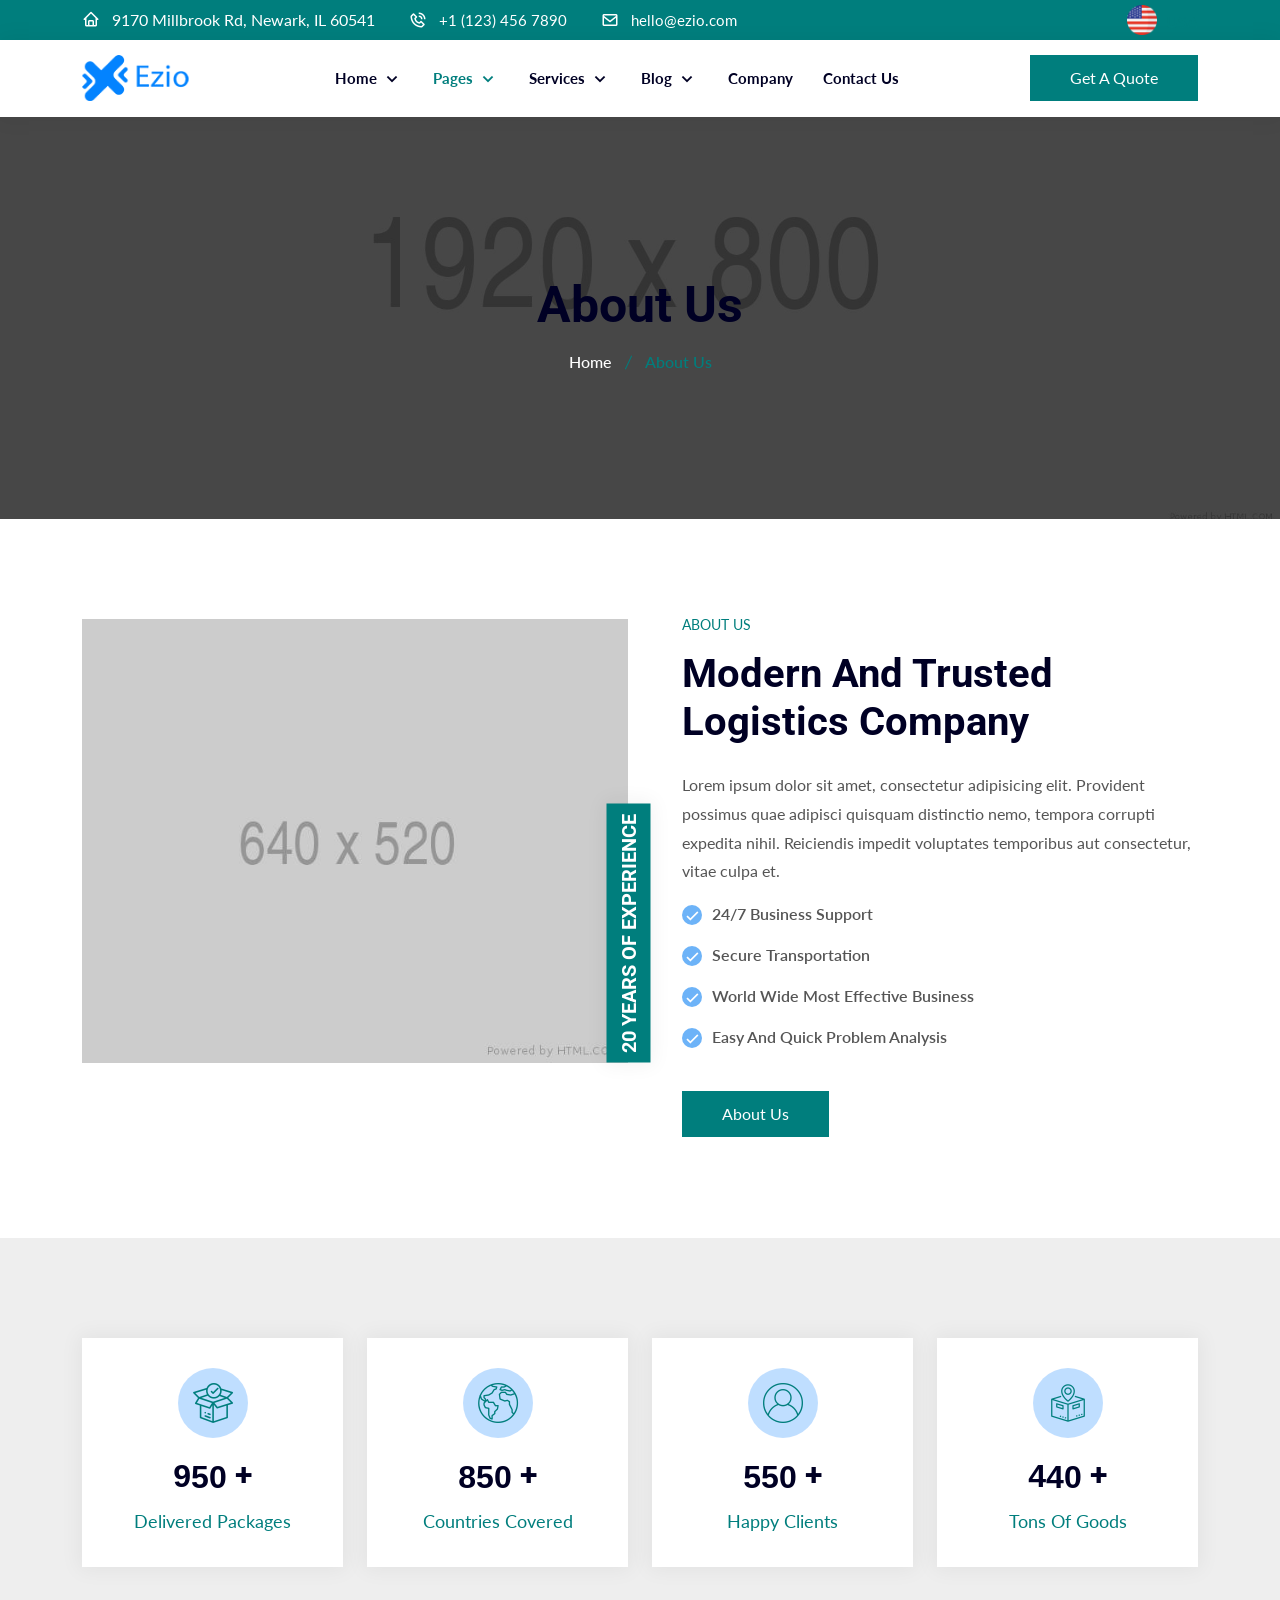
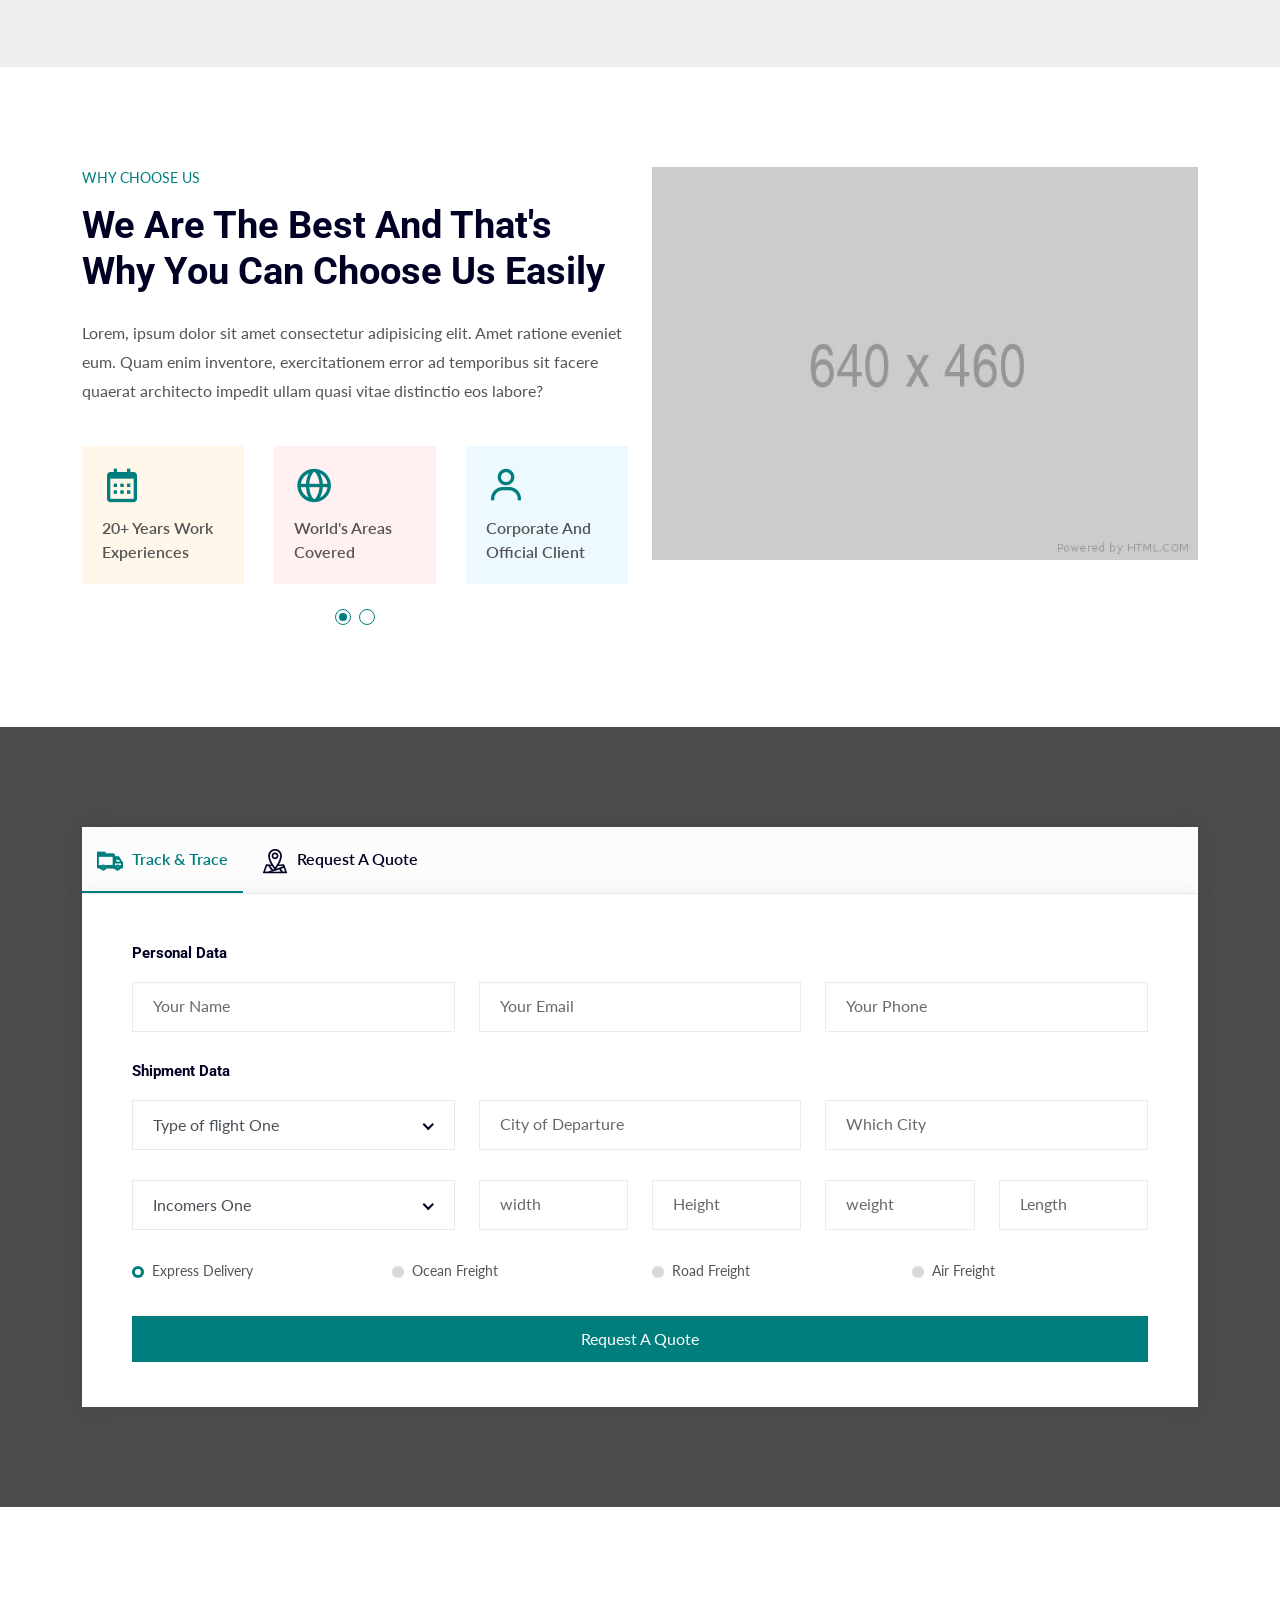
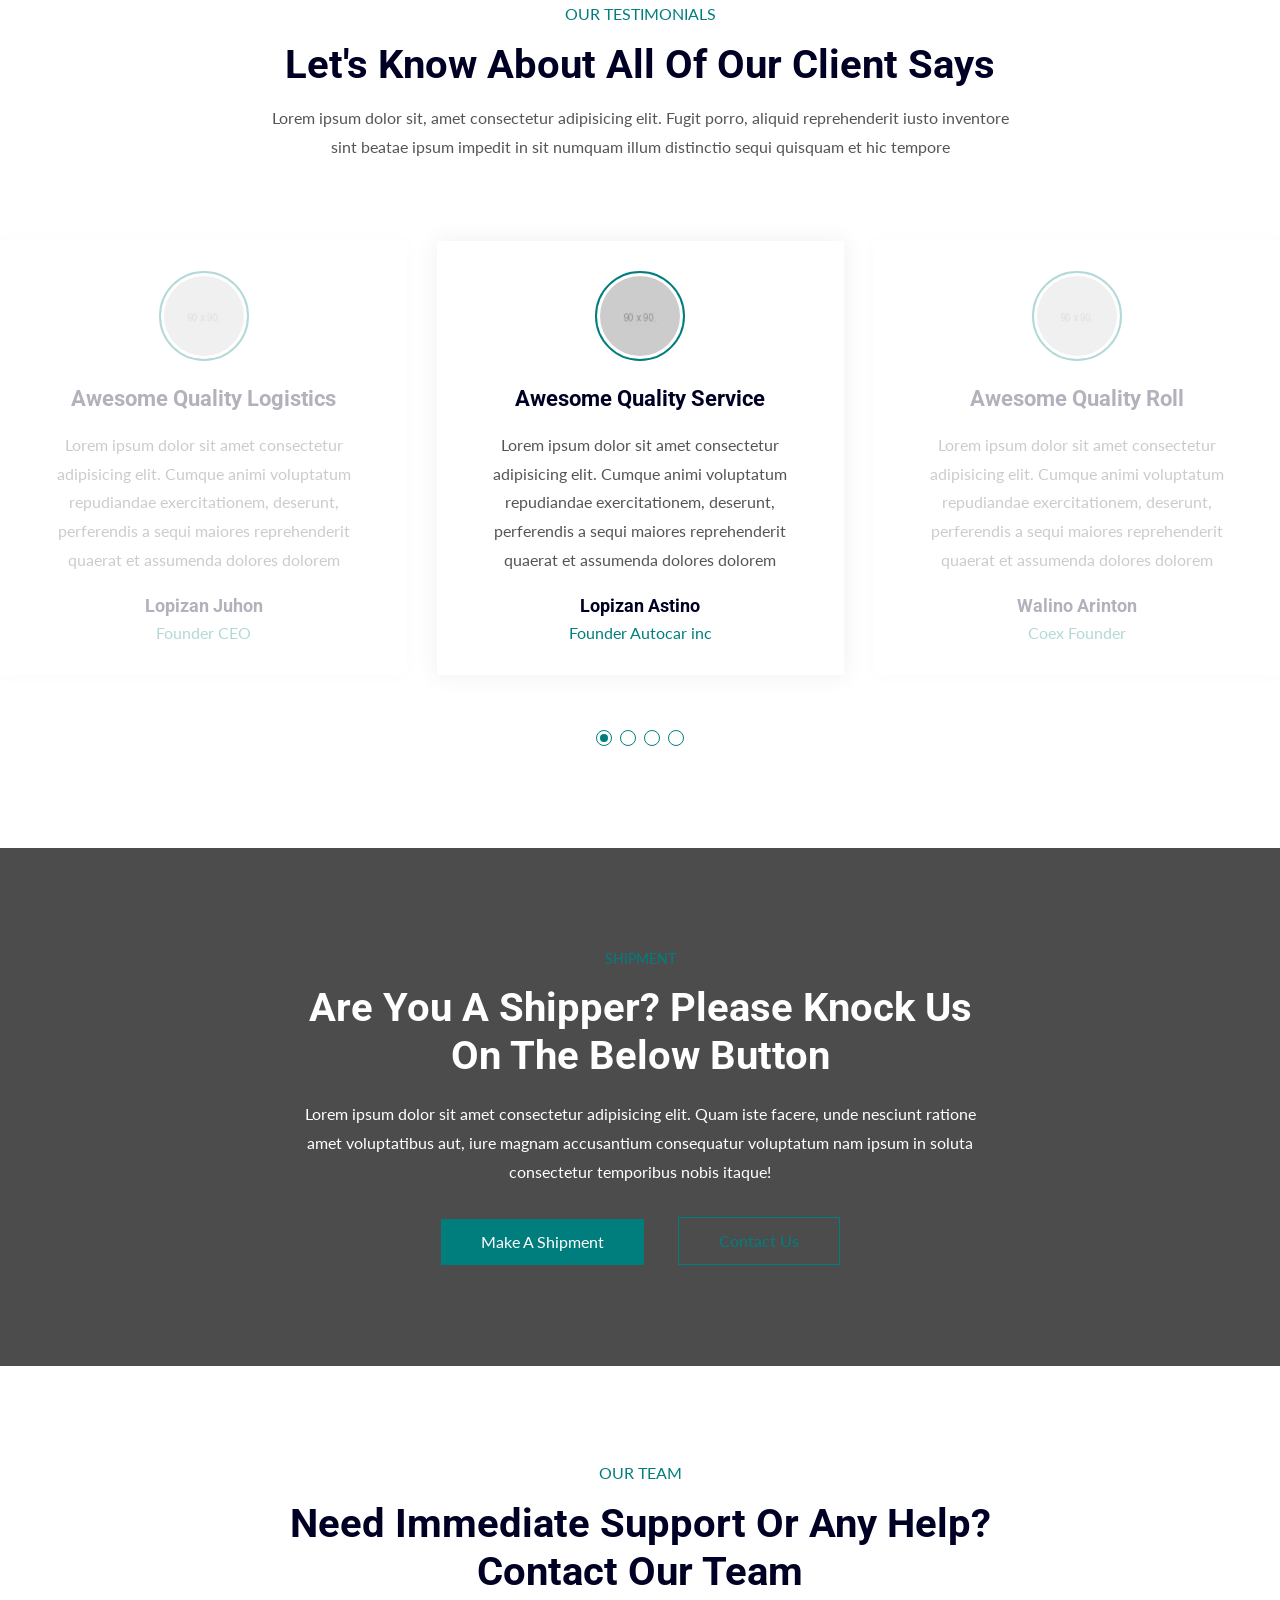
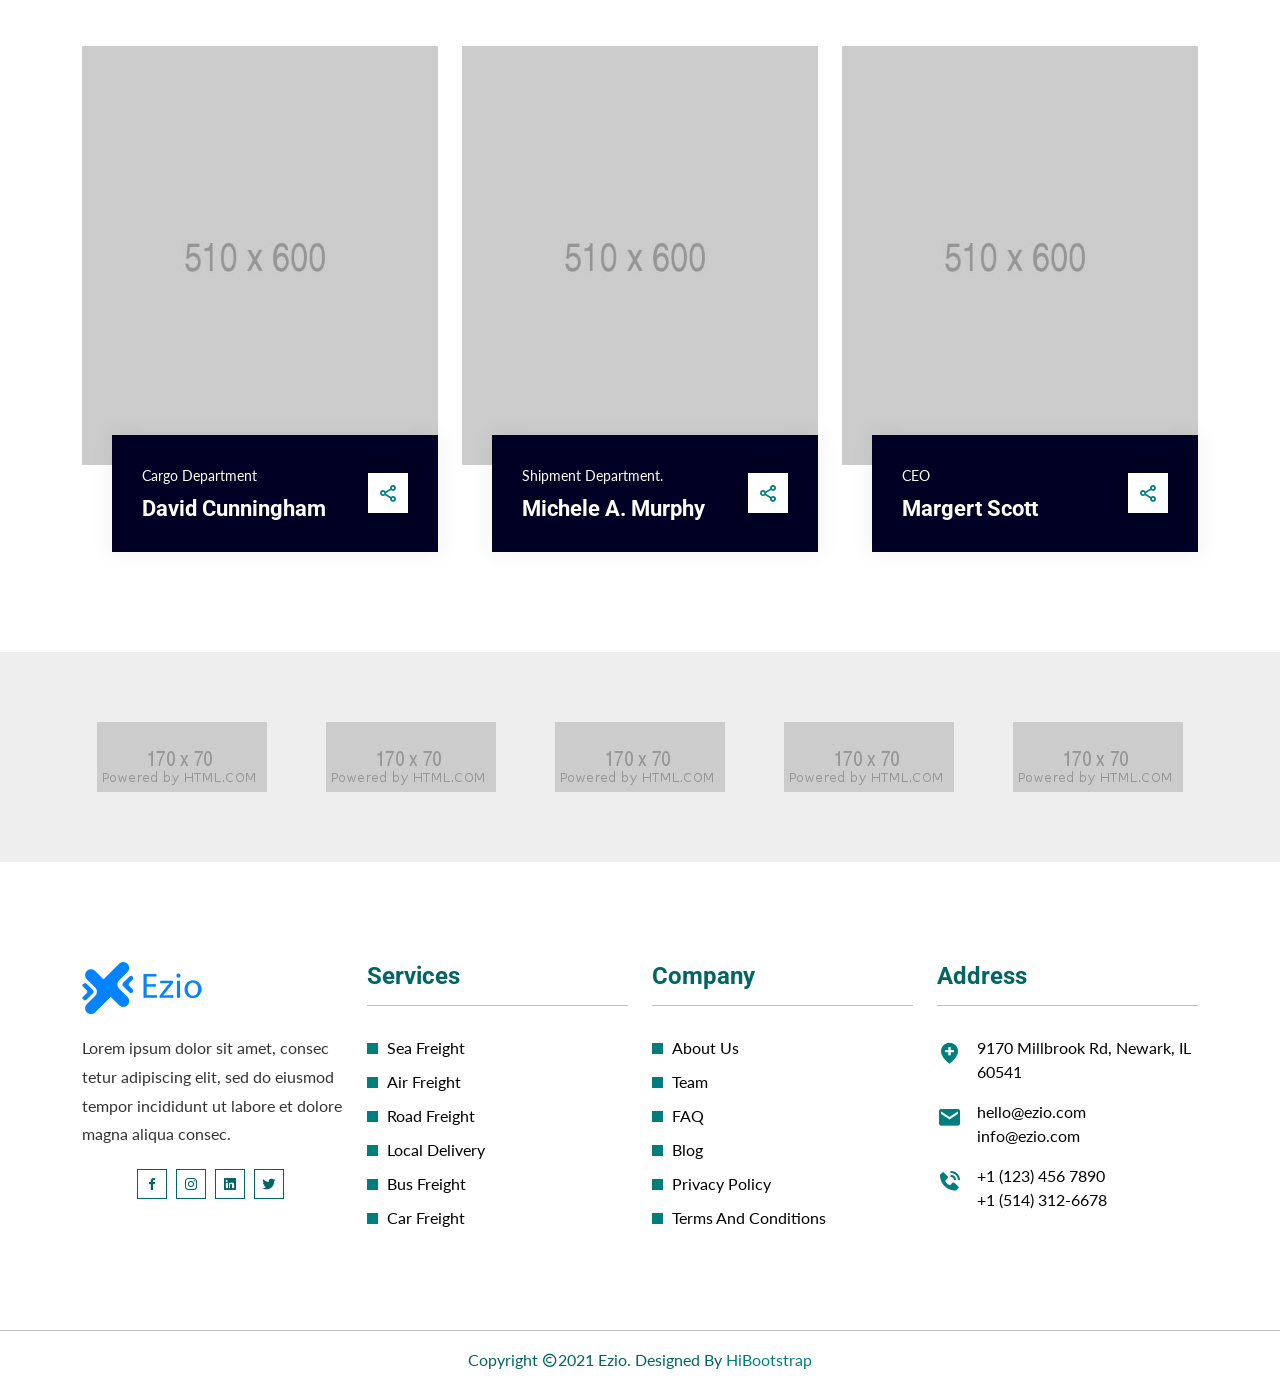
==== about-us.html @ 5f42a3cb "full website is ready with dummy content, necessary sections need to be edited" ====
<!doctype html>
<html lang="zxx">
    <head>
		<!-- Required meta tags -->
		<meta charset="utf-8">
		<meta name="viewport" content="width=device-width, initial-scale=1, shrink-to-fit=no">

		<!-- Bootstrap Min CSS --> 
		<link rel="stylesheet" href="assets/css/bootstrap.min.css">
		<!-- Owl Theme Default Min CSS --> 
		<link rel="stylesheet" href="assets/css/owl.theme.default.min.css">
		<!-- Owl Carousel Min CSS --> 
		<link rel="stylesheet" href="assets/css/owl.carousel.min.css">
		<!-- Animate Min CSS --> 
		<link rel="stylesheet" href="assets/css/animate.min.css">
		<!-- Boxicons Min CSS --> 
		<link rel="stylesheet" href="assets/css/boxicons.min.css"> 
		<!-- Magnific Popup Min CSS --> 
		<link rel="stylesheet" href="assets/css/magnific-popup.min.css"> 
		<!-- Flaticon CSS --> 
		<link rel="stylesheet" href="assets/css/flaticon.css">
		<!-- Meanmenu Min CSS -->
		<link rel="stylesheet" href="assets/css/meanmenu.min.css">
		<!-- Nice Select Min CSS -->
		<link rel="stylesheet" href="assets/css/nice-select.min.css">
		<!-- Odometer Min CSS-->
		<link rel="stylesheet" href="assets/css/odometer.min.css">
		<!-- Style CSS -->
		<link rel="stylesheet" href="assets/css/style.css">
		<!-- Responsive CSS -->
		<link rel="stylesheet" href="assets/css/responsive.css">
		
		<!-- Favicon -->
		<link rel="icon" type="image/png" href="assets/img/favicon.png">
		<!-- Title -->
		<title>Ezio - Transport & Logistics Company HTML Template</title>
    </head>

    <body>
		<!-- Start Preloader Area -->
		<div class="preloader">
			<div class="lds-ripple">
				<div></div>
				<div></div>
			</div>
		</div>
		<!-- End Preloader Area -->
		
		<!-- Start Header Area -->
		<header class="header-area">
			<!-- Start Top Header -->
			<div class="top-header">
				<div class="container">
					<div class="row align-items-center">
						<div class="col-lg-8 col-md-10">
							<ul class="header-left-content">
								<li>
									<i class="bx bx-home"></i>
									9170 Millbrook Rd, Newark, IL 60541
								</li>
								<li>
									<i class="bx bx-phone-call"></i>
									<a href="tel:+1-(123)-456-7890">+1 (123) 456 7890</a>
								</li>
								<li>
									<i class="bx bx-envelope"></i>
									<a href="mailto:hello@ezio.com">hello@ezio.com</a>
								</li>
							</ul>
						</div>

						<div class="col-lg-4 col-md-2">
							<div class="header-right-content">
								<ul class="flag-area">
									<li class="flag-item-top">
										<a href="#" class="flag-bar">
											<img src="assets/img/flag/usa.png" alt="Image">
											<span>USA</span>
										</a>

										<ul class="flag-item-bottom">
											<li class="flag-item">
												<a href="#" class="flag-link">
													<img src="assets/img/flag/canada.png" alt="Image">
													Canada 
												</a>
											</li>
											<li class="flag-item">
												<a href="#" class="flag-link">
													<img src="assets/img/flag/australia.png" alt="Image">
													Australia
												</a>
											</li>
											<li class="flag-item">
												<a href="#" class="flag-link">
													<img src="assets/img/flag/germany.png" alt="Image">
													Germany
												</a>
											</li>
											<li class="flag-item">
												<a href="#" class="flag-link">
													<img src="assets/img/flag/argentina.png" alt="Image">
													Argentina
												</a>
											</li>
										</ul>
									</li>
								</ul>
							</div>
						</div>
					</div>
				</div>
			</div>
			<!-- Start Top Header -->
			
			<!-- Start Navbar Area -->
			<div class="navbar-area">
				<div class="mobile-nav">
					<div class="container">
						<div class="mobile-menu">
							<div class="logo">
								<a href="index.html">
									<img src="assets/img/logo.png" alt="logo">
								</a>
							</div>
						</div>
					</div>
				</div>
	
				<div class="desktop-nav">
					<div class="container">
						<nav class="navbar navbar-expand-md navbar-light">
							<a class="navbar-brand" href="index.html">
								<img src="assets/img/logo.png" alt="logo">
							</a>
	
							<div class="collapse navbar-collapse mean-menu">
								<ul class="navbar-nav m-auto">
									<li class="nav-item">
										<a href="#" class="nav-link">
											Home
											<i class="bx bx-chevron-down"></i>
										</a>
			
										<ul class="dropdown-menu">
											<li class="nav-item">
												<a href="index.html" class="nav-link">Home One</a>
											</li>
											<li class="nav-item">
												<a href="index-2.html" class="nav-link">Home Two</a>
											</li>
											<li class="nav-item">
												<a href="index-3.html" class="nav-link">Home Three</a>
											</li>
										</ul>
									</li>
			
									<li class="nav-item">
										<a href="#" class="nav-link active">
											Pages
											<i class="bx bx-chevron-down"></i>
										</a>
			
										<ul class="dropdown-menu">
											<li class="nav-item">
												<a href="about-us.html" class="nav-link active">About Us</a>
											</li>
			
											<li class="nav-item">
												<a href="#" class="nav-link">
													Pricing
													<i class="bx bx-chevron-right"></i>
												</a>
			
												<ul class="dropdown-menu">
													<li class="nav-item">
														<a href="pricing-style-one.html" class="nav-link">Pricing Style One</a>
													</li>
													<li class="nav-item">
														<a href="pricing-style-two.html" class="nav-link">Pricing Style Two</a>
													</li>
												</ul>
											</li>
			
											<li class="nav-item">
												<a href="testimonials.html" class="nav-link">Testimonials</a>
											</li>
			
											<li class="nav-item">
												<a href="#" class="nav-link">
													Shop
													<i class="bx bx-chevron-right"></i>
												</a>
			
												<ul class="dropdown-menu">
													<li class="nav-item">
														<a href="products.html" class="nav-link">Products</a>
													</li>
													<li class="nav-item">
														<a href="cart.html" class="nav-link">Cart</a>
													</li>
													<li class="nav-item">
														<a href="checkout.html" class="nav-link">Checkout</a>
													</li>
													<li class="nav-item">
														<a href="product-details.html" class="nav-link">Product Details</a>
													</li>
												</ul>
											</li>
			
											<li class="nav-item">
												<a href="team.html" class="nav-link">Team</a>
											</li>
			
											<li class="nav-item">
												<a href="#" class="nav-link">
													User
													<i class="bx bx-chevron-right"></i>
												</a>
			
												<ul class="dropdown-menu">
													<li class="nav-item">
														<a href="my-account.html" class="nav-link">My Account</a>
													</li>
													<li class="nav-item">
														<a href="log-in.html" class="nav-link">Log In</a>
													</li>
													<li class="nav-item">
														<a href="register.html" class="nav-link">Register</a>
													</li>
													<li class="nav-item">
														<a href="recover-password.html" class="nav-link">Recover Password</a>
													</li>
												</ul>
											</li>
			
											<li class="nav-item">
												<a href="global-location.html" class="nav-link">Global Location</a>
											</li>
											<li class="nav-item">
												<a href="faq.html" class="nav-link">FAQ</a>
											</li>
											<li class="nav-item">
												<a href="privacy-policy.html" class="nav-link">Privacy Policy</a>
											</li>
											<li class="nav-item">
												<a href="terms-conditions.html" class="nav-link">Terms & Conditions</a>
											</li>
											<li class="nav-item">
												<a href="coming-soon.html" class="nav-link">Coming Soon</a>
											</li>
											<li class="nav-item">
												<a href="404.html" class="nav-link">404 Error Page</a>
											</li>
										</ul>
									</li>
			
									<li class="nav-item">
										<a href="#" class="nav-link">
											Services
											<i class="bx bx-chevron-down"></i>
										</a>
			
										<ul class="dropdown-menu">
											<li class="nav-item">
												<a href="services-style-one.html" class="nav-link">Services Style One</a>
											</li>
											<li class="nav-item">
												<a href="services-style-two.html" class="nav-link">Services Style Two</a>
											</li>
											<li class="nav-item">
												<a href="services-style-three.html" class="nav-link">Services Style Three</a>
											</li>
											<li class="nav-item">
												<a href="services-details.html" class="nav-link">Service Details</a>
											</li>
										</ul>
									</li>
			
									<li class="nav-item">
										<a href="#" class="nav-link">
											Blog
											<i class="bx bx-chevron-down"></i>
										</a>
			
										<ul class="dropdown-menu">
											<li class="nav-item">
												<a href="blog-column-one.html" class="nav-link">Blog Column One</a>
											</li>
											<li class="nav-item">
												<a href="blog-column-two.html" class="nav-link">Blog Column Two</a>
											</li>
											<li class="nav-item">
												<a href="blog-column-three.html" class="nav-link">Blog Column Three</a>
											</li>
											<li class="nav-item">
												<a href="blog-left-sidebar.html" class="nav-link">Blog Left Sidebar</a>
											</li>
											<li class="nav-item">
												<a href="blog-details.html" class="nav-link">Blog Details</a>
											</li>
										</ul>
									</li>
			
									<li class="nav-item">
										<a href="company.html" class="nav-link">Company</a>
									</li>
									<li class="nav-item">
										<a href="contact-us.html" class="nav-link">Contact Us</a>
									</li>
								</ul>
								
								<div class="others-option">
									<div class="get-quote">
										<a href="pricing-style-two.html" class="default-btn">
											<span>Get A Quote</span>
										</a>
									</div>
								</div>
							</div>
						</nav>
					</div>
				</div>
	
				<div class="others-option-for-responsive">
					<div class="container">
						<div class="dot-menu">
							<div class="inner">
								<div class="circle circle-one"></div>
								<div class="circle circle-two"></div>
								<div class="circle circle-three"></div>
							</div>
						</div>
						
						<div class="container">
							<div class="option-inner">
								<div class="others-option justify-content-center d-flex align-items-center">
									<div class="get-quote">
										<a href="pricing-style-two.html" class="default-btn">
											<span>Get A Quote</span>
										</a>
									</div>
								</div>
							</div>
						</div>
					</div>
				</div>
			</div>
			<!-- End Navbar Area -->
		</header>
		<!-- End Header Area -->

		<!-- Start Page Title Area -->
		<div class="page-title-area bg-1">
			<div class="container">
				<div class="page-title-content">
					<h2>About Us</h2>
					<ul>
						<li>
							<a href="index.html">
								Home 
							</a>
						</li>
						<li class="active">About Us</li>
					</ul>
				</div>
			</div>
		</div>
		<!-- End Page Title Area -->

		<!-- Start About Us Area -->
		<section class="about-us-area pt-100 pb-70">
			<div class="container">
				<div class="row">
					<div class="col-lg-6">
						<div class="about-img">
							<img src="assets/img/about-img.jpg" alt="Image">

							<div class="experience">
								<div class="">
									<h2>20 Years Of Experience</h2>
								</div>
							</div>
						</div>
					</div>

					<div class="col-lg-6">
						<div class="about-content">
							<span class="top-title">About Us</span>
							<h2>Modern And Trusted Logistics Company</h2>
							<p>Lorem ipsum dolor sit amet, consectetur adipisicing elit. Provident possimus quae adipisci quisquam distinctio nemo, tempora corrupti expedita nihil. Reiciendis impedit voluptates temporibus aut consectetur, vitae culpa et.</p>
							
							<ul>
								<li>
									<i class="bx bx-check"></i>
									24/7 Business Support
								</li>
								<li>
									<i class="bx bx-check"></i>
									Secure Transportation
								</li>
								<li>
									<i class="bx bx-check"></i>
									World Wide Most Effective Business
								</li>
								<li>
									<i class="bx bx-check"></i>
									Easy And Quick Problem Analysis
								</li>
							</ul>

							<a href="about-us.html" class="default-btn">
								<span>About Us</span>
							</a>
						</div>
					</div>
				</div>
			</div>
		</section>
		<!-- End About Us Area -->

		<!-- Start Counter Area --> 
		<section class="counter-area bg-color pt-100 pb-70">
			<div class="container">
				<div class="row">
					<div class="col-lg-3 col-md-6 col-sm-6">
						<div class="single-counter">
							<i class="flaticon-package"></i>

							<h2>
								<span class="odometer" data-count="950">00</span> 
								<span class="target">+</span>
							</h2>

							<p>Delivered Packages</p>
						</div>
					</div>

					<div class="col-lg-3 col-md-6 col-sm-6">
						<div class="single-counter">
							<i class="flaticon-worldwide"></i>

							<h2>
								<span class="odometer" data-count="850">00</span> 
								<span class="target">+</span>
							</h2>

							<p>Countries Covered</p>
						</div>
					</div>

					<div class="col-lg-3 col-md-6 col-sm-6">
						<div class="single-counter">
							<i class="flaticon-user"></i>

							<h2>
								<span class="odometer" data-count="550">00</span> 
								<span class="traget">+</span>
							</h2>

							<p>Happy Clients</p>
						</div>
					</div>

					<div class="col-lg-3 col-md-6 col-sm-6">
						<div class="single-counter">
							<i class="flaticon-location-1"></i>

							<h2>
								<span class="odometer" data-count="440">00</span> 
								<span class="target">+</span>
							</h2>

							<p>Tons Of Goods</p>
						</div>
					</div>
				</div>
			</div>
		</section>
		<!-- End Counter Area -->

		<!-- Start Choose Us Area -->
		<section class="choose-us-area pt-100 pb-70">
			<div class="container">
				<div class="row">
					<div class="col-lg-6 col-md-6">
						<div class="choose-us-content">
							<span class="top-title">Why Choose Us</span>
							<h2>We Are The Best And That's Why You Can Choose Us Easily</h2>
							<p>Lorem, ipsum dolor sit amet consectetur adipisicing elit. Amet ratione eveniet eum. Quam enim inventore, exercitationem error ad temporibus sit facere quaerat architecto impedit ullam quasi vitae distinctio eos labore?</p>

							<div class="choose-us-slider owl-carousel owl-theme">
								<div class="single-choose-us-box bg-color-1">
									<i class="bx bx-calendar"></i>
									<span>20+ Years Work Experiences</span>
								</div>
								
								<div class="single-choose-us-box bg-color-2">
									<i class="bx bx-globe"></i>
									<span>World's Areas Covered</span>
								</div>

								<div class="single-choose-us-box bg-color-3">
									<i class="bx bx-user"></i>
									<span>Corporate And Official Client</span>
								</div>

								<div class="single-choose-us-box bg-color-1">
									<i class="bx bx-calendar"></i>
									<span>20+ Years Work Experiences</span>
								</div>
							</div>
						</div>
					</div>

					<div class="col-lg-6 col-md-6">
						<div class="choose-us-img">
							<img src="assets/img/choose-us-img.jpg" alt="Image">
						</div>
					</div>
				</div>
			</div>
		</section>
		<!-- End Choose Us Area -->

		<!-- Start Track Area -->
		<section class="track-area ptb-100 jarallax" data-jarallax='{"speed": 0.3}'>
			<div class="container">
				<div class="row">
					<div class="col-lg-12">
						<div class="tab quote-list-tab">
							<ul class="tabs">
								<li>
									<a href="#">
										<i class="flaticon-truck"></i>
										Track & Trace
									</a>
								</li>
								<li>
									<a href="#">
										Request A Quote
										<i class="flaticon-location"></i>
									</a>
								</li>
							</ul>

							<div class="tab_content">
								<div class="tabs_item">
									<form>
										<div class="row">
											<div class="col-12">
												<h3>Personal Data</h3>
											</div>

											<div class="col-lg-4 col-sm-6">
												<div class="form-group">
													<input type="text" class="form-control" placeholder="Your Name">
												</div>
											</div>

											<div class="col-lg-4 col-sm-6">
												<div class="form-group">
													<input type="email" class="form-control" placeholder="Your Email">
												</div>
											</div>

											<div class="col-lg-4">
												<div class="form-group">
													<input type="text" class="form-control" placeholder="Your Phone">
												</div>
											</div>
										</div>

										<div class="row">
											<div class="col-12">
												<h3>Shipment Data</h3>
											</div>

											<div class="col-lg-4 col-sm-6">
												<div class="form-group">
													<select>
														<option value="1">Type of flight One</option>
														<option value="2">Type of flight Two</option>
														<option value="0">Type of flight Three</option>
														<option value="3">Type of flight Four</option>
														<option value="4">Type of flight Five</option>
														<option value="5">Type of flight Six</option>
														<option value="6">Type of flight Seven</option>
													</select>
												</div>
											</div>

											<div class="col-lg-4 col-sm-6">
												<div class="form-group">
													<input type="text" class="form-control" placeholder="City of Departure">
												</div>
											</div>

											<div class="col-lg-4">
												<div class="form-group">
													<input type="text" class="form-control" placeholder="Which City">
												</div>
											</div>
										</div>

										<div class="row">
											<div class="col-lg-4 col-sm-6">
												<div class="form-group">
													<select>
														<option value="1">Incomers One</option>
														<option value="2">Incomers Two</option>
														<option value="0">Incomers Three</option>
														<option value="3">Incomers Four</option>
														<option value="4">Travel Insurance Five</option>
														<option value="5">Incomers Six</option>
														<option value="6">Incomers Seven</option>
													</select>
												</div>
											</div>

											<div class="col-lg-2 col-sm-6">
												<div class="form-group">
													<input type="text" class="form-control" placeholder="width">
												</div>
											</div>

											<div class="col-lg-2 col-sm-6">
												<div class="form-group">
													<input type="text" class="form-control" placeholder="Height">
												</div>
											</div>

											<div class="col-lg-2 col-sm-6">
												<div class="form-group">
													<input type="text" class="form-control" placeholder="weight">
												</div>
											</div>

											<div class="col-lg-2">
												<div class="form-group">
													<input type="text" class="form-control" placeholder="Length">
												</div>
											</div>
										</div>

										<div class="row">
											<div class="col-lg-3 col-sm-6 col-md-3">
												<label class="single-check">
													Express Delivery
													<input type="radio" checked="checked" name="radio">
													<span class="checkmark"></span>
												</label>
											</div>

											<div class="col-lg-3 col-sm-6 col-md-3">
												<label class="single-check">
													Ocean Freight
													<input type="radio" name="radio">
													<span class="checkmark"></span>
												</label>
											</div>

											<div class="col-lg-3 col-sm-6 col-md-3">
												<label class="single-check">
													Road Freight
													<input type="radio" name="radio">
													<span class="checkmark"></span>
												</label>
											</div>

											<div class="col-lg-3 col-sm-6 col-md-3">
												<label class="single-check">
													Air Freight
													<input type="radio" name="radio">
													<span class="checkmark"></span>
												</label>
											</div>

											<div class="col-12">
												<button type="submit" class="default-btn">
													Request A Quote
												</button>
											</div>
										</div>
									</form>
								</div>
		
								<div class="tabs_item">
									<form>
										<div class="row">
											<div class="col-12">
												<h3>Shipment Type</h3>
												<div class="form-group">
													<select>
														<option value="1">Property Used For</option>
														<option value="2">Home Insurance</option>
														<option value="0">Business Insurance</option>
														<option value="3">Health Insurance</option>
														<option value="4">Travel Insurance</option>
														<option value="5">Car Insurance</option>
														<option value="6">Life Insurance</option>
													</select>
												</div>
											</div>

											<div class="col-12 mt-30">
												<h3>Tracking Number</h3>
											</div>

											<div class="col-12">
												<div class="form-group">
													<textarea class="form-control" placeholder="You can enter up to a maximum of 10 airway bill numbers for tracking."></textarea>
												</div>
											</div>
										</div>

										<div class="row">
											<div class="col-lg-3 col-sm-6 col-md-3">
												<label class="single-check">
													Express Delivery
													<input type="radio" checked="checked" name="radio">
													<span class="checkmark"></span>
												</label>
											</div>

											<div class="col-lg-3 col-sm-6 col-md-3">
												<label class="single-check">
													Ocean Freight
													<input type="radio" name="radio">
													<span class="checkmark"></span>
												</label>
											</div>

											<div class="col-lg-3 col-sm-6 col-md-3">
												<label class="single-check">
													Road Freight
													<input type="radio" name="radio">
													<span class="checkmark"></span>
												</label>
											</div>

											<div class="col-lg-3 col-sm-6 col-md-3">
												<label class="single-check">
													Air Freight
													<input type="radio" name="radio">
													<span class="checkmark"></span>
												</label>
											</div>
										</div>
									</form>
								</div>
							</div>
						</div>
					</div>
				</div>
			</div>
		</section>
		<!-- End Track Area -->

		<!-- Start Testimonials Area -->
		<section class="testimonials-area ptb-100">
			<div class="container-fluid p-0">
				<div class="section-title">
					<span>Our Testimonials</span>
					<h2>Let's Know About All Of Our Client Says</h2>
					<p>Lorem ipsum dolor sit, amet consectetur adipisicing elit. Fugit porro, aliquid reprehenderit iusto inventore sint beatae ipsum impedit in sit numquam illum distinctio sequi quisquam et hic tempore</p>
				</div>

				<div class="testimonials-slider owl-carousel owl-theme">
					<div class="single-testimonials">
						<img src="assets/img/testimonials/testimonials-1.jpg" alt="Image">
						<h3>Awesome Quality Service</h3>
						<p>Lorem ipsum dolor sit amet consectetur adipisicing elit. Cumque animi voluptatum repudiandae exercitationem, deserunt, perferendis a sequi maiores reprehenderit quaerat et assumenda dolores dolorem</p>
						<h4>Lopizan Astino</h4>
						<span>Founder Autocar inc</span>
					</div>

					<div class="single-testimonials">
						<img src="assets/img/testimonials/testimonials-2.jpg" alt="Image">
						<h3>Awesome Quality Roll</h3>
						<p>Lorem ipsum dolor sit amet consectetur adipisicing elit. Cumque animi voluptatum repudiandae exercitationem, deserunt, perferendis a sequi maiores reprehenderit quaerat et assumenda dolores dolorem</p>
						<h4>Walino Arinton</h4>
						<span>Coex Founder</span>
					</div>

					<div class="single-testimonials">
						<img src="assets/img/testimonials/testimonials-3.jpg" alt="Image">
						<h3>Awesome Quality Transport</h3>
						<p>Lorem ipsum dolor sit amet consectetur adipisicing elit. Cumque animi voluptatum repudiandae exercitationem, deserunt, perferendis a sequi maiores reprehenderit quaerat et assumenda dolores dolorem</p>
						<h4>Rontin Ariston</h4>
						<span>Exton Extention Author</span>
					</div>

					<div class="single-testimonials">
						<img src="assets/img/testimonials/testimonials-4.jpg" alt="Image">
						<h3>Awesome Quality Logistics</h3>
						<p>Lorem ipsum dolor sit amet consectetur adipisicing elit. Cumque animi voluptatum repudiandae exercitationem, deserunt, perferendis a sequi maiores reprehenderit quaerat et assumenda dolores dolorem</p>
						<h4>Lopizan Juhon</h4>
						<span>Founder CEO</span>
					</div>
				</div>
			</div>
		</section>
		<!-- End Testimonials Area -->

		<!-- Start Shipment Area -->
		<section class="shipment-area ptb-100 jarallax" data-jarallax='{"speed": 0.3}'>
			<div class="container">
				<div class="shipment-content">
					<span class="top-title">Shipment</span>
					<h2>Are You A Shipper? Please Knock Us On The Below Button</h2>
					<p>Lorem ipsum dolor sit amet consectetur adipisicing elit. Quam iste facere, unde nesciunt ratione amet voluptatibus aut, iure magnam accusantium consequatur voluptatum nam ipsum in soluta consectetur temporibus nobis itaque!</p>

					<div class="shipment-btn">
						<a href="#" class="default-btn">
							<span>Make A Shipment</span>
						</a>
						<a href="contact-us.html" class="default-btn active">
							<span>Contact Us</span>
						</a>
					</div>
				</div>
			</div>
		</section>
		<!-- End Shipment Area -->

		<!-- Start Team Area -->
		<section class="team-area pt-100 pb-70">
			<div class="container">
				<div class="section-title">
					<span>Our Team</span>
					<h2>Need Immediate Support Or Any Help? Contact Our Team</h2>
				</div>

				<div class="row">
					<div class="col-lg-4 col-md-6">
						<div class="single-team-member">
							<img src="assets/img/team/team-1.jpg" alt="Image">

							<div class="team-content">
								<span>Cargo Department</span>
								<h3>David Cunningham</h3>

								<div class="team-social">
									<a href="#" class="control">
										<i class="bx bx-share-alt"></i>
									</a>

									<ul>
										<li>
											<a href="#">
												<i class="bx bxl-twitter"></i>
											</a>
										</li>
										<li>
											<a href="#">
												<i class="bx bxl-instagram"></i>
											</a>
										</li>
										<li>
											<a href="#">
												<i class="bx bxl-facebook"></i>
											</a>
										</li>
										<li>
											<a href="#">
												<i class="bx bxl-linkedin-square"></i>
											</a>
										</li>
									</ul>
								</div>
							</div>
						</div>
					</div>

					<div class="col-lg-4 col-md-6">
						<div class="single-team-member">
							<img src="assets/img/team/team-2.jpg" alt="Image">

							<div class="team-content">
								<span>Shipment Department.</span>
								<h3>Michele A. Murphy</h3>
								
								<div class="team-social">
									<a href="#" class="control">
										<i class="bx bx-share-alt"></i>
									</a>

									<ul>
										<li>
											<a href="#">
												<i class="bx bxl-twitter"></i>
											</a>
										</li>
										<li>
											<a href="#">
												<i class="bx bxl-instagram"></i>
											</a>
										</li>
										<li>
											<a href="#">
												<i class="bx bxl-facebook"></i>
											</a>
										</li>
										<li>
											<a href="#">
												<i class="bx bxl-linkedin-square"></i>
											</a>
										</li>
									</ul>
								</div>
							</div>
						</div>
					</div>

					<div class="col-lg-4 col-md-6 offset-md-3 offset-lg-0">
						<div class="single-team-member">
							<img src="assets/img/team/team-3.jpg" alt="Image">

							<div class="team-content">
								<span>CEO</span>
								<h3>Margert Scott</h3>
								
								<div class="team-social">
									<a href="#" class="control">
										<i class="bx bx-share-alt"></i>
									</a>

									<ul>
										<li>
											<a href="#">
												<i class="bx bxl-twitter"></i>
											</a>
										</li>
										<li>
											<a href="#">
												<i class="bx bxl-instagram"></i>
											</a>
										</li>
										<li>
											<a href="#">
												<i class="bx bxl-facebook"></i>
											</a>
										</li>
										<li>
											<a href="#">
												<i class="bx bxl-linkedin-square"></i>
											</a>
										</li>
									</ul>
								</div>
							</div>
						</div>
					</div>
				</div>
			</div>
		</section>
		<!-- End Team Area -->

		<!-- Start Partner Area -->
		<div class="partner-area bg-color ptb-70">
			<div class="container">
				<div class="row">
					<div class="partner-slider owl-carousel owl-theme">
						<div class="partner-item">
							<a href="#">
								<img src="assets/img/partner/partner-1.png" alt="Image">
							</a>
						</div>
						<div class="partner-item">
							<a href="#">
								<img src="assets/img/partner/partner-2.png" alt="Image">
							</a>
						</div>
						<div class="partner-item">
							<a href="#">
								<img src="assets/img/partner/partner-3.png" alt="Image">
							</a>
						</div>
						<div class="partner-item">
							<a href="#">
								<img src="assets/img/partner/partner-4.png" alt="Image">
							</a>
						</div>
						<div class="partner-item">
							<a href="#">
								<img src="assets/img/partner/partner-5.png" alt="Image">
							</a>
						</div>
					</div>
				</div>
			</div>
		</div>
		<!-- End Partner Area -->

		<!-- Start Footer Area -->
		<footer class="footer-area pt-100 pb-70">
			<div class="container">
				<div class="row">
					<div class="col-lg-3 col-md-6">
						<div class="single-footer-widget">
							<a href="index.html" class="logo">
								<img src="assets/img/logo.png" alt="Image">
							</a>

							<p>Lorem ipsum dolor sit amet, consec tetur adipiscing elit, sed do eiusmod tempor incididunt ut labore et dolore magna aliqua consec.</p>

							<ul class="social-icon">
								<li>
									<a href="#">
										<i class="bx bxl-facebook"></i>
									</a>
								</li>
								<li>
									<a href="#">
										<i class="bx bxl-instagram"></i>
									</a>
								</li>
								<li>
									<a href="#">
										<i class="bx bxl-linkedin-square"></i>
									</a>
								</li>
								<li>
									<a href="#">
										<i class="bx bxl-twitter"></i>
									</a>
								</li>
							</ul>
						</div>
					</div>

					<div class="col-lg-3 col-md-6">
						<div class="single-footer-widget">
							<h3>Services</h3>

							<ul class="import-link">
								<li>
									<a href="#">Sea Freight</a>
								</li>
								<li>
									<a href="#">Air Freight</a>
								</li>
								<li>
									<a href="#">Road Freight</a>
								</li>
								<li>
									<a href="#">Local Delivery</a>
								</li>
								<li>
									<a href="#">Bus Freight</a>
								</li>
								<li>
									<a href="#">Car Freight</a>
								</li>
							</ul>
						</div>
					</div>

					<div class="col-lg-3 col-md-6">
						<div class="single-footer-widget">
							<h3>Company</h3>

							<ul class="import-link">
								<li>
									<a href="about-us.html">About Us</a>
								</li>
								<li>
									<a href="team.html">Team</a>
								</li>
								<li>
									<a href="faq.html">FAQ</a>
								</li>
								<li>
									<a href="blog-column-one.html">Blog</a>
								</li>
								<li>
									<a href="privacy-policy.html">Privacy Policy</a>
								</li>
								<li>
									<a href="terms-conditions.html">Terms And Conditions</a>
								</li>
							</ul>
						</div>
					</div>

					<div class="col-lg-3 col-md-6">
						<div class="single-footer-widget">
							<h3>Address</h3>

							<ul class="address">
								<li class="location">
									<i class="bx bxs-location-plus"></i>
									9170 Millbrook Rd, Newark, IL 60541 
								</li>
								<li>
									<i class="bx bxs-envelope"></i>
									<a href="mailto:hello@ezio.com">hello@ezio.com</a>
									<a href="mailto:info@ezio.com">info@ezio.com</a>
								</li>
								<li>
									<i class="bx bxs-phone-call"></i>
									<a href="tel:+1-(123)-456-7890">+1 (123) 456 7890</a>
									<a href="tel:+1-(514)-312-6678">+1 (514) 312-6678</a>
								</li>
							</ul>
						</div>
					</div>
				</div>
			</div>
		</footer>
		<!-- End Footer Area -->

		<!-- Start Copy Right Area -->
		<div class="copy-right-area">
			<div class="container">
				<p>
					Copyright <i class="bx bx-copyright"></i>2021 Ezio. Designed By
					<a href="https://hibootstrap.com/" target="_blank">HiBootstrap</a>
				</p>
			</div>
		</div>
		<!-- End Copy Right Area -->
		
		<!-- Start Go Top Area -->
		<div class="go-top">
			<i class="bx bx-chevrons-up"></i>
			<i class="bx bx-chevrons-up"></i>
		</div>
		<!-- End Go Top Area -->
		

        <!-- Jquery Min JS -->
        <script src="assets/js/jquery.min.js"></script>
        <!-- Bootstrap Bundle Min JS -->
        <script src="assets/js/bootstrap.bundle.min.js"></script>
        <!-- Meanmenu Min JS -->
		<script src="assets/js/meanmenu.min.js"></script>
        <!-- Wow Min JS -->
        <script src="assets/js/wow.min.js"></script>
        <!-- Owl Carousel Min JS -->
		<script src="assets/js/owl.carousel.min.js"></script>
        <!-- Nice Select Min JS -->
		<script src="assets/js/nice-select.min.js"></script>
        <!-- Magnific Popup Min JS -->
		<script src="assets/js/magnific-popup.min.js"></script>
		<!-- Jarallax Min JS --> 
		<script src="assets/js/jarallax.min.js"></script>
		<!-- Appear Min JS --> 
        <script src="assets/js/appear.min.js"></script>
		<!-- Odometer Min JS --> 
		<script src="assets/js/odometer.min.js"></script>
		<!-- Smoothscroll Min JS --> 
		<script src="assets/js/smoothscroll.min.js"></script>
		<!-- Form Validator Min JS -->
		<script src="assets/js/form-validator.min.js"></script>
		<!-- Contact JS -->
		<script src="assets/js/contact-form-script.js"></script>
		<!-- Ajaxchimp Min JS -->
		<script src="assets/js/ajaxchimp.min.js"></script>
        <!-- Custom JS -->
		<script src="assets/js/custom.js"></script>
    </body>
</html>
---- assets/css/flaticon.css ----
/*
  	Flaticon icon font: Flaticon
  	Creation date: 30/09/2020 05:58
  	*/

@font-face {
  font-family: "Flaticon";
  src: url("../../assets/fonts/Flaticon.eot");
  src: url("../../assets/fonts/Flaticon.eot?#iefix") format("embedded-opentype"),
       url("../../assets/fonts/Flaticon.woff2") format("woff2"),
       url("../../assets/fonts/Flaticon.woff") format("woff"),
       url("../../assets/fonts/Flaticon.ttf") format("truetype"),
       url("../../assets/fonts/Flaticon.svg#Flaticon") format("svg");
  font-weight: normal;
  font-style: normal;
}

@media screen and (-webkit-min-device-pixel-ratio:0) {
    @font-face {
        font-family: "Flaticon";
        src: url("../../assets/fonts/Flaticon.svg#Flaticon") format("svg");
    }
}

[class^="flaticon-"]:before, [class*=" flaticon-"]:before,
[class^="flaticon-"]:after, [class*=" flaticon-"]:after {   
    font-family: Flaticon;
    font-style: normal;
}

.flaticon-24-hours-support:before { content: "\f100"; }
.flaticon-email:before { content: "\f101"; }
.flaticon-location:before { content: "\f102"; }
.flaticon-car:before { content: "\f103"; }
.flaticon-swimming-pool:before { content: "\f104"; }
.flaticon-left-arrow:before { content: "\f105"; }
.flaticon-right-arrow:before { content: "\f106"; }
.flaticon-play-button:before { content: "\f107"; }
.flaticon-user:before { content: "\f108"; }
.flaticon-calendar:before { content: "\f109"; }
.flaticon-airplane:before { content: "\f10a"; }
.flaticon-plastic-bottle:before { content: "\f10b"; }
.flaticon-road:before { content: "\f10c"; }
.flaticon-box:before { content: "\f10d"; }
.flaticon-support:before { content: "\f10e"; }
.flaticon-customer-service:before { content: "\f10f"; }
.flaticon-product-realise:before { content: "\f110"; }
.flaticon-worldwide:before { content: "\f111"; }
.flaticon-home:before { content: "\f112"; }
.flaticon-fast-delivery:before { content: "\f113"; }
.flaticon-fast-delivery-1:before { content: "\f114"; }
.flaticon-padlock:before { content: "\f115"; }
.flaticon-chronometer:before { content: "\f116"; }
.flaticon-payment-method:before { content: "\f117"; }
.flaticon-credit-card:before { content: "\f118"; }
.flaticon-time-management:before { content: "\f119"; }
.flaticon-warehouse:before { content: "\f11a"; }
.flaticon-affiliate-marketing:before { content: "\f11b"; }
.flaticon-package:before { content: "\f11c"; }
.flaticon-location-1:before { content: "\f11d"; }
.flaticon-truck:before { content: "\f11e"; }
.flaticon-shipped:before { content: "\f11f"; }
.flaticon-done:before { content: "\f120"; }
.flaticon-tick:before { content: "\f121"; }
.flaticon-boat:before { content: "\f122"; }
---- assets/css/style.css ----
/*
@File: Ezio Template Styles

* This file contains the styling for the actual template, this
is the file you need to edit to change the look of the template.

This files table contents are outlined below>>>>>

******************************************* 
** - DEFAULT AREA STYLE - **

** - Default Btn Area Style
** - Read More Area Style
** - Section Title Area Style

** - HOME PAGE STYLE - **

** - Header Area Style
** - Nav Area Style
** - Mobile Nav Area Style
** - Banner Area Style
** - About Area Style
** - Services Area Style
** - Choose Area Style
** - Counter Area Style
** - Pricing Area Style
** - Shipment Area Style
** - Testimonials Area Style
** - Client Area Style
** - Partner Area Style
** - Blog Area Style
** - Footer Top Area Style
** - Copy Right Area Style

** - OTHER STYLE AREA - **

** - Preloader Area Style
** - Go Top Style
** - Video wave Style
** - Section Title Area Style
** - Nice select Area

*******************************************
/*

/*
Default Style
============================*/
@import url("https://fonts.googleapis.com/css2?family=Lato:ital,wght@0,300;0,400;0,700;0,900;1,300;1,400&display=swap");
@import url("https://fonts.googleapis.com/css2?family=Roboto:ital,wght@0,400;0,500;0,700;0,900;1,100;1,300&display=swap");
body {
  font-size: 16px;
  font-family: "Lato", sans-serif;
  color: #555555;
}

/* classes made by daksh */

.inline-flex-center {
  display: inline-flex;
  justify-content: center;
}

.none {
  display: none;
}

.pb-50 {
  padding-bottom: 50px;
}

.text-align-center {
  text-align: center;
}

.width-100 {
  width: 100%;
}

.cross {
  position: absolute;
  right: 4%;
  font-size: 30px;;
  cursor: pointer;
  font-weight: bold;
  display: inline-block;
  width: 16px;
}
.cross:hover {
  color: black;
  font-weight: bold;
}

.mean-menu .top-header {
  background-color: white;
  padding: 5px 7px 8px 7px;
  border: 1px solid #007e7d;
  margin-left: 15px;
}

.footer-img {
  text-align: center;
  /* margin-top: -60px; */
}

.footer-area .logo {
  margin-bottom: 15px;
  text-align: center;
}

.footer-area .logo img {
  border-radius: 5px;
}

.newsletter {
  background-color: rgba(0, 0, 0, 0.85);
  padding: 5vh 4vw;
}

.newsletter-cont {  
  /* background-image: url(../../assets/img/banner/shutterstock-5.jpeg); */
  border-radius: 20px;
  background-color: white;
  padding: 15px 10px 20px 20px;
  display: flex;
  justify-content: space-evenly;
  align-items: center;
}

.newsletter-cont i {
  font-size: 40px;
  font-weight: bold;
  color: #006564;
  border: 4px solid #006564;
  padding: 5px;
  border-radius: 50%;
  text-align: center;
  margin-bottom: 20px;
}

.newsletter-cont h2 {
  color: #006564;
  text-align: center;
  font-weight: normal;
}

.newsletter-cont h4 {
  text-align: center;
}

.newsletter-cont img {
  height: 340px;
  width: 340px;
}

.newsletter-cont form {
  width: 100%;
}

.newsletter-cont form input {
  /* display: block; */
  padding: 3px 6px;
  border-radius: 5px;
  background-color: #f2f2f2;
  border-color: #006564;
  color: #006564;
  width: 48.5%;
}

.newsletter-cont form > input:first-child{
  margin: 15px 0 10px 0;
  margin-right: 5px;
}

.newsletter-cont form #email{
  width: 66%;
  margin-right: 5px;
  /* border: none; */
}

.newsletter-cont form button{
}


.newsletter-cont button {
  color: white;
  background-color: #006564;
  padding: 4px 30px;
  /* margin-top: 10px; */
  border-radius: 5px;
  font-size: 17px;
}

/* .user-area-style::before {
  content: "";
  position: absolute;
  top: 0;
  left: 0;
  width: 100%;
  height: 100%;
  background-color: #ffffff;
  opacity: 0.75;
} */


@media  (min-width: 768px) {
  .newsletter {
    padding: 4.75vh 6.25vw;
  }
}

@media  (min-width: 992px) {
  .col-lg-2-5 {
    flex: 0 0 auto;
    width: 20%;
  }

  .newsletter {
    padding: 52.5px 11vw;
  }

  .newsletter-cont {
    padding-top: 0px;
    padding-bottom: 0px;
  }
}


/* classes made by daksh ends */

a {
  -webkit-transition: all ease 0.5s;
  transition: all ease 0.5s;
  text-decoration: none;
  color: #555555;
}

a:hover {
  text-decoration: none;
  color: #007e7d;
}

a:focus {
  text-decoration: none;
}

button {
  outline: 0 !important;
  -webkit-box-shadow: none;
          box-shadow: none;
  border: none;
}

button:focus {
  -webkit-box-shadow: none;
          box-shadow: none;
}

.h1, .h2, .h3, .h4, .h5, .h6, h1, h2, h3, h4, h5, h6 {
  color: #000024;
  font-weight: 700;
  font-family: "Roboto", sans-serif;
}

.d-table {
  width: 100%;
  height: 100%;
}

.d-table-cell {
  vertical-align: middle;
}

p {
  font-size: 16px;
  margin-bottom: 15px;
  line-height: 1.8;
}

p:last-child {
  margin-bottom: 0;
}

img {
  max-width: 100%;
  height: auto;
}

.form-control {
  height: 50px;
  color: #007e7d;
  border: 1px solid #ebebeb;
  background-color: transparent;
  border-radius: 0;
  font-size: 16px;
  padding: 10px 20px;
  width: 100%;
}

.form-control::-webkit-input-placeholder {
  color: #676a6a;
}

.form-control:-ms-input-placeholder {
  color: #676a6a;
}

.form-control::-ms-input-placeholder {
  color: #676a6a;
}

.form-control::placeholder {
  color: #676a6a;
}

.form-control:focus {
  color: #000000;
  background-color: transparent;
  -webkit-box-shadow: unset;
          box-shadow: unset;
  outline: 0;
  border: 1px solid #007e7d;
}

.form-control:hover:focus, .form-control:focus {
  -webkit-box-shadow: unset;
          box-shadow: unset;
}

textarea.form-control {
  height: auto;
}

.ptb-100 {
  padding-top: 100px;
  padding-bottom: 100px;
}

.ptb-70 {
  padding-top: 70px;
  padding-bottom: 70px;
}

.pt-100 {
  padding-top: 100px;
}

.pb-100 {
  padding-bottom: 100px;
}

.pt-70 {
  padding-top: 70px;
}

.pb-70 {
  padding-bottom: 70px;
}

.mt-100 {
  margin-top: 100px;
}

.mt-minus-100 {
  margin-top: -100px;
}

.mt-30 {
  margin-top: 30px;
}

.mb-30 {
  margin-bottom: 30px;
}

/*
Bg-color Style*/
.bg-color {
  /* background-color: #f9fafb; */
  background-color: #eeeeee;
}

/*
Default Btn Area Style*/
.default-btn {
  font-size: 16px;
  color: #ffffff;
  padding: 15px 40px;
  line-height: 1;
  -webkit-transition: all ease 0.5s;
  transition: all ease 0.5s;
  text-align: center;
  background-color: #007e7d;
  position: relative;
  z-index: 1;
  overflow: hidden;
  display: inline-block;
  margin-bottom: -5px;
}

.default-btn span::before {
  content: "";
  position: absolute;
  top: 0;
  left: 0;
  background: -webkit-gradient(linear, left top, left bottom, from(#007e7d), to(transparent));
  background: linear-gradient(top, #007e7d, transparent);
  width: 2px;
  height: 100%;
}

.default-btn span::after {
  content: "";
  position: absolute;
  bottom: 0;
  right: 0;
  background: -webkit-gradient(linear, left bottom, left top, from(#007e7d), to(transparent));
  background: linear-gradient(bottom, #007e7d, transparent);
  width: 2px;
  height: 100%;
}

.default-btn::before {
  content: "";
  position: absolute;
  top: 0;
  left: 0;
  background: -webkit-gradient(linear, right top, left top, from(#007e7d), to(transparent));
  background: linear-gradient(right, #007e7d, transparent);
  width: 100%;
  height: 2px;
}

.default-btn::after {
  content: "";
  position: absolute;
  bottom: 0;
  left: 0;
  background: -webkit-gradient(linear, left top, right top, from(#007e7d), to(transparent));
  background: linear-gradient(left, #007e7d, transparent);
  width: 100%;
  height: 2px;
}

.default-btn:hover {
  background-color: #000024;
  color: #ffffff;
}

.default-btn:hover::before {
  -webkit-animation: right 2s linear infinite;
          animation: right 2s linear infinite;
}

.default-btn:hover::after {
  -webkit-animation: left 2s linear infinite;
          animation: left 2s linear infinite;
}

.default-btn:hover span::before {
  -webkit-animation: top 2s linear infinite;
          animation: top 2s linear infinite;
  -webkit-animation-delay: 1s;
          animation-delay: 1s;
}

.default-btn:hover span::after {
  -webkit-animation: bottom 2s linear infinite;
          animation: bottom 2s linear infinite;
  -webkit-animation-delay: 1s;
          animation-delay: 1s;
}


.form-select-btn {
  width: 45%;
  margin: 0 5px 30px 5px;
}

.form-btn-unclick {
  color: #006564;
  background-color: white;
  border: 1px solid #006564;
  font-weight: bold;
}

@-webkit-keyframes left {
  0% {
    -webkit-transform: translateX(100%);
            transform: translateX(100%);
  }
  100% {
    -webkit-transform: translateX(-100%);
            transform: translateX(-100%);
  }
}

@keyframes left {
  0% {
    -webkit-transform: translateX(100%);
            transform: translateX(100%);
  }
  100% {
    -webkit-transform: translateX(-100%);
            transform: translateX(-100%);
  }
}

@-webkit-keyframes right {
  0% {
    -webkit-transform: translateX(-100%);
            transform: translateX(-100%);
  }
  100% {
    -webkit-transform: translateX(100%);
            transform: translateX(100%);
  }
}

@keyframes right {
  0% {
    -webkit-transform: translateX(-100%);
            transform: translateX(-100%);
  }
  100% {
    -webkit-transform: translateX(100%);
            transform: translateX(100%);
  }
}

@-webkit-keyframes top {
  0% {
    -webkit-transform: translateY(100%);
            transform: translateY(100%);
  }
  100% {
    -webkit-transform: translateY(-100%);
            transform: translateY(-100%);
  }
}

@keyframes top {
  0% {
    -webkit-transform: translateY(100%);
            transform: translateY(100%);
  }
  100% {
    -webkit-transform: translateY(-100%);
            transform: translateY(-100%);
  }
}

@-webkit-keyframes bottom {
  0% {
    -webkit-transform: translateY(-100%);
            transform: translateY(-100%);
  }
  100% {
    -webkit-transform: translateY(100%);
            transform: translateY(100%);
  }
}

@keyframes bottom {
  0% {
    -webkit-transform: translateY(-100%);
            transform: translateY(-100%);
  }
  100% {
    -webkit-transform: translateY(100%);
            transform: translateY(100%);
  }
}

/*
Read More Btn Area Style*/
.read-more {
  font-weight: 600;
  font-size: 15px;
  color: #007e7d;
}

.read-more i {
  position: relative;
  position: relative;
  top: 1.7px;
  margin-left: 5px;
}

.read-more:hover {
  color: #007e7d;
  letter-spacing: 1px;
}

/*
Section Title Area Style*/
.section-title {
  max-width: 750px;
  margin: -5px auto 50px;
  text-align: center;
  position: relative;
}

.section-title span {
  font-size: 16px;
  display: block;
  margin-bottom: 15px;
  color: #007e7d;
  text-transform: uppercase;
}

.section-title h2 {
  font-size: 40px;
  margin-bottom: 15px;
  position: relative;
}

.section-title h2:last-child {
  margin-bottom: 0;
}

.section-title.white-title span {
  color: #007e7d;
}

.section-title.white-title h2 {
  color: #ffffff;
}

.section-title.white-title p {
  color: #ffffff;
}

/*
Header Area Style
======================================================*/
.header-area {
  position: absolute;
  top: 0;
  left: 0;
  right: 0;
  width: 100%;
  z-index: 999;
}

.top-header {
  background-color: #007e7d;
  padding-top: 5px;
  padding-bottom: 5px;
}

.top-header .header-left-content {
  line-height: 1;
  list-style: none;
  padding: 0;
  margin: 0;
}

.top-header .header-left-content li {
  display: inline-block;
  margin-right: 30px;
  color: #ffffff;
  /* font-size: 14px; */
  position: relative;
  padding-left: 30px;
}

.top-header .header-left-content li:last-child {
  margin-right: 0;
}

.top-header .header-left-content li i {
  color: #ffffff;
  display: inline-block;
  /* margin-right: 10px; */
  font-size: 18px;
  position: absolute;
  top: -2px;
  left: 0;
}

.top-header .header-left-content li a {
  display: block;
  font-weight: 400;
  font-size: 15px;
  color: #ffffff;
}

.top-header .header-left-content li a:hover {
  color: #000024;
}

.top-header .header-right-content {
  line-height: 1;
  text-align: right;
}

.top-header .header-right-content .flag-area {
  display: inline-block;
  list-style: none;
  padding: 0;
  margin: 0;
}

.top-header .header-right-content .flag-area .flag-item-top {
  position: relative;
}

.top-header .header-right-content .flag-area .flag-item-top .flag-bar img {
  width: 30px;
  /* border: 1px solid #ffffff; */
  border-radius: 5px;
}

.top-header .header-right-content .flag-area .flag-item-top .flag-bar span {
  position: relative;
  top: 4px;
  color: #007e7d;
  -webkit-transition: all ease 0.5s;
  transition: all ease 0.5s;
  font-size: 16px;
  font-weight: 700;
  margin-left: 5px;
}

.top-header .header-right-content .flag-area .flag-item-top .flag-item-bottom {
  list-style: none;
  position: absolute;
  top: 50px;
  padding: 20px !important;
  -webkit-box-shadow: 0 0 20px 3px rgba(0, 0, 0, 0.05);
          box-shadow: 0 0 20px 3px rgba(0, 0, 0, 0.05);
  background-color: #ffffff;
  width: 157px;
  right: 0;
  -webkit-transition: all 0.3s ease-in-out;
  transition: all 0.3s ease-in-out;
  visibility: hidden;
  opacity: 0;
  z-index: 2;
  margin: 0;
  text-align: left;
}

.top-header .header-right-content .flag-area .flag-item-top .flag-item-bottom::before {
  content: "";
  position: absolute;
  width: 0;
  height: 0;
  content: "";
  border-top: 0;
  border-right: 8px solid transparent;
  border-bottom: 8px solid #ffffff;
  border-left: 8px solid transparent;
  top: -8px;
  right: 20px;
}

.top-header .header-right-content .flag-area .flag-item-top .flag-item-bottom .flag-item {
  margin-bottom: 15px;
}

.top-header .header-right-content .flag-area .flag-item-top .flag-item-bottom .flag-item:last-child {
  margin-bottom: 0;
}

.top-header .header-right-content .flag-area .flag-item-top .flag-item-bottom .flag-item .flag-link {
  color: #000024;
  display: block;
  font-size: 14px;
  font-weight: 600;
}

.top-header .header-right-content .flag-area .flag-item-top .flag-item-bottom .flag-item .flag-link img {
  width: 40px;
  margin-right: 5px;
  border-radius: 5px;
}

.top-header .header-right-content .flag-area .flag-item-top .flag-item-bottom .flag-item .flag-link:hover {
  color: #007e7d;
}

.top-header .header-right-content .flag-area .flag-item-top:hover .flag-item-bottom {
  visibility: visible;
  opacity: 1;
  top: 35px;
}

.top-header.top-header-two {
  border-radius: 0 0 10px 10px;
}

.top-header.top-header-three {
  overflow: hidden;
}

.top-header.top-header-three .header-left-content {
  position: relative;
}

.top-header.top-header-three .header-left-content::before {
  content: "";
  position: absolute;
  top: -50px;
  left: -420px;
  width: 1155px;
  height: 100px;
  background-color: #000024;
  -webkit-clip-path: polygon(0 0, 90% 0, 100% 100%, 0% 100%);
          clip-path: polygon(0 0, 90% 0, 100% 100%, 0% 100%);
}

.top-header.top-header-three .header-left-content li a:hover {
  color: #007e7d;
}

/*
Nav Area Style
======================================================*/
.navbar-area {
  -webkit-box-shadow: 0 0 20px 3px rgba(0, 0, 0, 0.05);
          box-shadow: 0 0 20px 3px rgba(0, 0, 0, 0.05);
  background-color: #ffffff;
}

.navbar-area .desktop-nav .navbar {
  position: inherit;
  padding: 0;
}

.navbar-area .desktop-nav .navbar .navbar-brand {
  font-size: inherit;
  line-height: 1;
  padding: 0;
}

.navbar-area .desktop-nav .navbar ul {
  padding-left: 0;
  list-style-type: none;
  margin-bottom: 0;
}

.navbar-area .desktop-nav .navbar .navbar-nav .nav-item {
  position: relative;
  padding: 0;
}

.navbar-area .desktop-nav .navbar .navbar-nav .nav-item a {
  font-size: 15px;
  font-weight: 700;
  color: #000024;
  -webkit-transition: all ease 0.5s;
  transition: all ease 0.5s;
  margin-left: 0;
  margin-right: 0;
  padding: 27px 0;
  position: relative;
  z-index: 1;
  margin: 0 15px;
}

.navbar-area .desktop-nav .navbar .navbar-nav .nav-item a i {
  font-size: 22px;
  line-height: 0;
  position: relative;
  top: 4px;
}

.navbar-area .desktop-nav .navbar .navbar-nav .nav-item a:hover {
  color: #007e7d;
}

.navbar-area .desktop-nav .navbar .navbar-nav .nav-item a.active {
  color: #007e7d;
}

.navbar-area .desktop-nav .navbar .navbar-nav .nav-item .dropdown-menu {
  position: absolute;
  top: 130%;
  left: 15px;
  opacity: 0;
  width: 250px;
  visibility: hidden;
  z-index: 99;
  display: block;
  padding: 0;
  background-color: #ffffff;
  border: none;
  border-radius: 0;
  -webkit-transition: all 0.2s ease-in-out;
  transition: all 0.2s ease-in-out;
  -webkit-box-shadow: 0 0 20px 3px rgba(0, 0, 0, 0.05);
          box-shadow: 0 0 20px 3px rgba(0, 0, 0, 0.05);
}

.navbar-area .desktop-nav .navbar .navbar-nav .nav-item .dropdown-menu li {
  position: relative;
  padding: 0;
}

.navbar-area .desktop-nav .navbar .navbar-nav .nav-item .dropdown-menu li a {
  font-size: 14px;
  color: #000024;
  position: relative;
  padding: 10px 15px;
  border-bottom: 1px dashed #eeeeee;
  margin-left: 0;
  margin-right: 0;
  text-transform: capitalize;
  display: block;
  font-weight: 600;
}

.navbar-area .desktop-nav .navbar .navbar-nav .nav-item .dropdown-menu li a i {
  float: right;
  top: 12px;
  -webkit-transition: all ease 0.5s;
  transition: all ease 0.5s;
  font-size: 20px;
}

.navbar-area .desktop-nav .navbar .navbar-nav .nav-item .dropdown-menu li a::before {
  content: "";
  position: absolute;
  bottom: -1px;
  left: 0;
  width: 0;
  height: 1px;
  background-color: #007e7d;
  -webkit-transition: all ease 0.5s;
  transition: all ease 0.5s;
}

.navbar-area .desktop-nav .navbar .navbar-nav .nav-item .dropdown-menu li a::after {
  content: "";
  position: absolute;
  bottom: 4px;
  left: 0;
  width: 0;
  height: 1px;
  background-color: #007e7d;
  -webkit-transition: all 1s;
  transition: all 1s;
}

.navbar-area .desktop-nav .navbar .navbar-nav .nav-item .dropdown-menu li a:hover {
  color: #007e7d;
  padding-left: 5px;
}

.navbar-area .desktop-nav .navbar .navbar-nav .nav-item .dropdown-menu li a:hover::before {
  width: 100%;
}

.navbar-area .desktop-nav .navbar .navbar-nav .nav-item .dropdown-menu li a:hover::after {
  width: 80%;
}

.navbar-area .desktop-nav .navbar .navbar-nav .nav-item .dropdown-menu li a.active {
  color: #007e7d;
}

.navbar-area .desktop-nav .navbar .navbar-nav .nav-item .dropdown-menu li a.active::before {
  width: 100%;
}

.navbar-area .desktop-nav .navbar .navbar-nav .nav-item .dropdown-menu li a.active::after {
  width: 80%;
}

.navbar-area .desktop-nav .navbar .navbar-nav .nav-item .dropdown-menu li .dropdown-menu {
  left: 100%;
  top: 0;
}

.navbar-area .desktop-nav .navbar .navbar-nav .nav-item .dropdown-menu li:last-child a {
  border-bottom: none;
}

.navbar-area .desktop-nav .navbar .navbar-nav .nav-item .dropdown-menu li .dropdown-menu {
  position: absolute;
  left: -98%;
  top: 20px !important;
  opacity: 0 !important;
  visibility: hidden !important;
}

.navbar-area .desktop-nav .navbar .navbar-nav .nav-item .dropdown-menu li .dropdown-menu li .dropdown-menu {
  position: absolute;
  right: -100%;
  top: 0;
  opacity: 0 !important;
  visibility: hidden !important;
}

.navbar-area .desktop-nav .navbar .navbar-nav .nav-item .dropdown-menu li .dropdown-menu li a {
  color: #000024;
  text-transform: capitalize;
  font-size: 14px;
  font-weight: 600;
}

.navbar-area .desktop-nav .navbar .navbar-nav .nav-item .dropdown-menu li .dropdown-menu li a:hover {
  color: #007e7d;
}

.navbar-area .desktop-nav .navbar .navbar-nav .nav-item .dropdown-menu li .dropdown-menu li a:focus {
  color: #007e7d;
}

.navbar-area .desktop-nav .navbar .navbar-nav .nav-item .dropdown-menu li .dropdown-menu li a.active {
  color: #007e7d;
}

.navbar-area .desktop-nav .navbar .navbar-nav .nav-item .dropdown-menu li:hover .dropdown-menu {
  opacity: 1 !important;
  visibility: visible !important;
  top: -4px !important;
}

.navbar-area .desktop-nav .navbar .navbar-nav .nav-item .dropdown-menu li:hover .dropdown-menu li:hover .dropdown-menu {
  opacity: 1 !important;
  visibility: visible !important;
  top: -20px !important;
}

.navbar-area .desktop-nav .navbar .navbar-nav .nav-item .dropdown-menu:last-child .dropdown-menu {
  left: auto;
  right: -100%;
}

.navbar-area .desktop-nav .navbar .navbar-nav .nav-item:hover ul {
  opacity: 1;
  visibility: visible;
  top: 92%;
}

.navbar-area .desktop-nav .navbar .others-option .get-quote {
  display: inline-block;
  position: relative;
  top: 0;
}

.navbar-area.is-sticky {
  position: fixed;
  top: 0;
  left: 0;
  width: 100%;
  z-index: 999;
  -webkit-box-shadow: 0 0 20px 3px rgba(0, 0, 0, 0.05);
          box-shadow: 0 0 20px 3px rgba(0, 0, 0, 0.05);
  background-color: white;
  -webkit-animation: 500ms ease-in-out 0s normal none 1 running fadeInDown;
          animation: 500ms ease-in-out 0s normal none 1 running fadeInDown;
  padding-top: 5px;
  padding-bottom: 5px;
}

.navbar-area.navbar-area-style-two {
  max-width: 1110px;
  margin: auto;
  border-radius: 0 0 10px 10px;
}

.navbar-area.navbar-area-style-two.is-sticky {
  max-width: 100%;
  border-radius: 0;
}

.mobile-nav {
  display: none;
}

/*
Others Option For Responsive Area Style
======================================================*/
.others-option-for-responsive {
  display: none;
}

.others-option-for-responsive .dot-menu {
  padding: 0 10px;
  height: 30px;
  cursor: pointer;
  z-index: 9991;
  position: absolute;
  right: 60px;
  top: -34px;
}

.others-option-for-responsive .dot-menu .inner {
  display: -webkit-box;
  display: -ms-flexbox;
  display: flex;
  -webkit-box-align: center;
      -ms-flex-align: center;
          align-items: center;
  height: 30px;
}

.others-option-for-responsive .dot-menu .inner .circle {
  height: 5px;
  width: 5px;
  border-radius: 100%;
  margin: 0 2px;
  -webkit-transition: all ease 0.5s;
  transition: all ease 0.5s;
  background-color: #000024;
}

.others-option-for-responsive .dot-menu:hover .inner .circle {
  background-color: #007e7d;
}

.others-option-for-responsive .container {
  position: relative;
}

.others-option-for-responsive .container .container {
  position: absolute;
  right: 0;
  top: 10px;
  max-width: 260px;
  margin-left: auto;
  opacity: 0;
  visibility: hidden;
  -webkit-transition: all ease 0.5s;
  transition: all ease 0.5s;
  -webkit-transform: scaleX(0);
          transform: scaleX(0);
  z-index: 2;
  padding-left: 15px;
  padding-right: 15px;
}

.others-option-for-responsive .container .container.active {
  opacity: 1;
  visibility: visible;
  -webkit-transform: scaleX(1);
          transform: scaleX(1);
}

/*
Banner Area Style
======================================================*/
.banner-area {
  background-position: center center;
  background-repeat: no-repeat;
  background-size: cover;
  height: 720px;
  position: relative;
  z-index: 1;
}

.banner-area.bg-1 {
  background-image: url(../../assets/img/banner/shutterstock.jpeg);
}

.banner-area.bg-3 {
  background-image: url(../../assets/img/banner/semi-truck-side-view_hires.png);
}

.banner-area.banner-area-two {
  overflow: hidden;
}

.banner-area.banner-area-two .background-video {
  position: absolute;
  bottom: 0;
  left: 0;
  width: auto;
  height: auto;
  min-width: 100%;
  min-height: 100%;
}

.banner-area.banner-area-two .banner-content {
  margin: 120px auto 0;
  text-align: center;
  z-index: 1;
  position: relative;
  max-width: 710px;
}

.banner-area.banner-area-two .banner-content .top-title {
  color: #ffffff;
}

.banner-area.banner-area-two .banner-content h1 {
  color: #ffffff;
}

.banner-area.banner-area-two .banner-content p {
  color: #ffffff;
}

.banner-area.banner-area-three {
  overflow: hidden;
}

.banner-area.banner-area-three::before {
  content: "";
  position: absolute;
  top: 0;
  left: 0;
  width: 100%;
  height: 100%;
  background-image: -webkit-gradient(linear, left top, right top, from(#ffffff), to(transparent));
  background-image: linear-gradient(to right, #ffffff, transparent);
  z-index: -1;
}

.banner-area .col-lg-3 {
  position: relative;
}

.banner-content {
  overflow: hidden;
  max-width: 680px;
  margin-right: auto;
  margin-top: 120px;
}

.banner-content .top-title {
  color: #007e7d;
  display: block;
  margin-bottom: 15px;
  text-transform: uppercase;
  font-size: 14px;
}

.banner-content h1 {
  font-size: 60px;
  font-weight: 900;
  margin-bottom: 35px;
  color: #000024;
}

.banner-content p {
  margin-bottom: 35px;
  font-size: 17px;
  color: #000024;
}

.banner-content .banner-btn .default-btn.active {
  margin-left: 30px;
  background-color: transparent;
  border: 1px solid #007e7d;
  color: #007e7d;
}

.banner-content .banner-btn .default-btn.active::before {
  opacity: 0;
}

.banner-content .banner-btn .default-btn.active::after {
  opacity: 0;
}

.banner-content .banner-btn .default-btn.active span::before {
  opacity: 0;
}

.banner-content .banner-btn .default-btn.active span::after {
  opacity: 0;
}

.banner-content .banner-btn .default-btn.active:hover {
  background-color: #000024;
  color: #ffffff;
  border-color: #000024;
}

.banner-content .banner-btn .default-btn.active:hover::before {
  opacity: 1;
}

.banner-content .banner-btn .default-btn.active:hover::after {
  opacity: 1;
}

.banner-content .banner-btn .default-btn.active:hover span::before {
  opacity: 1;
}

.banner-content .banner-btn .default-btn.active:hover span::after {
  opacity: 1;
}

.quote-price-content {
  background-color: #007e7d;
  padding: 30px;
  margin-top: 150px;
}

.quote-price-content h3 {
  font-size: 30px;
  margin-bottom: 5px;
  color: #ffffff;
}

.quote-price-content p {
  color: #ffffff;
  margin-bottom: 20px;
}

.quote-price-content .courses-form .form-group label {
  color: #ffffff;
}

.quote-price-content .courses-form .form-group .nice-select {
  height: 50px;
  width: 100%;
  line-height: 48px;
  font-size: 13px;
  margin-bottom: 15px;
  padding-left: 20px;
  border-radius: 0;
  border-color: #dddddd;
  background-color: #ffffff;
}

.quote-price-content .courses-form .form-group .nice-select .option {
  color: #555555;
}

.quote-price-content .courses-form .form-group .nice-select span {
  text-align: left;
  font-weight: normal;
  font-size: 16px;
  margin-top: 0;
  color: #555555;
}

.quote-price-content .courses-form .form-group .nice-select::after {
  height: 8px;
  width: 8px;
  border-color: #555555;
  right: 20px;
}

.quote-price-content .courses-form .form-group .nice-select.open .list {
  height: 250px;
  overflow-y: scroll;
}

.quote-price-content .courses-form .default-btn {
  width: 100%;
  background-color: #000024;
  border: 1px solid #007e7d;
  color: #007e7d;
  margin-top: 15px;
}

.quote-price-content .courses-form .default-btn::before {
  opacity: 0;
}

.quote-price-content .courses-form .default-btn::after {
  opacity: 0;
}

.quote-price-content .courses-form .default-btn span::before {
  opacity: 0;
}

.quote-price-content .courses-form .default-btn span::after {
  opacity: 0;
}

.quote-price-content .courses-form .default-btn:hover {
  background-color: #000024;
  color: #ffffff;
}

.quote-price-content .courses-form .default-btn:hover::before {
  opacity: 1;
}

.quote-price-content .courses-form .default-btn:hover::after {
  opacity: 1;
}

.quote-price-content .courses-form .default-btn:hover span::before {
  opacity: 1;
}

.quote-price-content .courses-form .default-btn:hover span::after {
  opacity: 1;
}

/*
About Area Style
======================================================*/
.about-img {
  margin-bottom: 30px;
  position: relative;
}

.about-img .experience {
  text-align: center;
  background-color: #007e7d;
  -webkit-box-shadow: 0 0 20px 3px rgba(0, 0, 0, 0.05);
          box-shadow: 0 0 20px 3px rgba(0, 0, 0, 0.05);
  display: inline-block;
  padding: 10px;
  position: absolute;
  bottom: 108px;
  right: -130px;
  -webkit-transform: rotate(-90deg);
          transform: rotate(-90deg);
}

.about-img .experience h2 {
  font-size: 20px;
  text-transform: uppercase;
  margin-bottom: 0;
  color: #ffffff;
}

.about-content {
  margin-left: 30px;
  margin-top: -5px;
  margin-bottom: 30px;
}

.about-content .top-title {
  color: #007e7d;
  display: block;
  margin-bottom: 15px;
  text-transform: uppercase;
  font-size: 14px;
}

.about-content h2 {
  font-size: 40px;
  margin-bottom: 25px;
}

.about-content p {
  margin-bottom: 20px;
}

.about-content ul {
  padding: 0;
  list-style-type: none;
  line-height: 1;
}

.about-content ul li {
  font-weight: 600;
  margin-bottom: 25px;
  position: relative;
  padding-left: 30px;
}

.about-content ul li i {
  position: absolute;
  top: -1px;
  left: 0;
  font-size: 20px;
  width: 20px;
  height: 20px;
  line-height: 20px;
  border-radius: 50%;
  background-color: #6db3f8;
  text-align: center;
  color: #ffffff;
}

.about-content ul li:last-child {
  margin-bottom: 0;
}

.about-content .default-btn {
  margin-top: 30px;
}

/*
Services Area Style
======================================================*/
.services-area-two .single-services-box {
  position: relative;
  padding: 0;
}

.services-area-two .single-services-box::before {
  content: "";
  position: absolute;
  bottom: 0;
  left: 0;
  width: 100%;
  height: 2px;
  background-color: #007e7d;
  -webkit-transition: all ease 0.5s;
  transition: all ease 0.5s;
}

.services-area-two .single-services-box .services-content {
  position: relative;
  padding: 30px;
}

.services-area-two .single-services-box:hover::before {
  -webkit-transform: scale(0);
          transform: scale(0);
}

.single-services-box {
  padding: 30px;
  text-align: center;
  -webkit-box-shadow: 0 0 20px 3px rgba(0, 0, 0, 0.05);
          box-shadow: 0 0 20px 3px rgba(0, 0, 0, 0.05);
  margin-bottom: 30px;
  -webkit-transition: all ease 0.5s;
  transition: all ease 0.5s;
  cursor: pointer;
  background-color: white;
}

.single-services-box i {
  font-size: 50px;
  background-color: rgba(0, 123, 255, 0.25);
  color: #007e7d;
  width: 80px;
  height: 80px;
  line-height: 80px;
  text-align: center;
  display: inline-block;
  border-radius: 50%;
  margin-bottom: 20px;
  -webkit-transition: all ease 0.5s;
  transition: all ease 0.5s;
}

.single-services-box h3 {
  font-size: 22px;
  margin-bottom: 15px;
}

.single-services-box h3 a {
  color: #000024;
}

.single-services-box h3 a:hover {
  color: #007e7d;
}

.single-services-box:hover {
  -webkit-transform: translateY(-5px);
          transform: translateY(-5px);
}

.single-services-box:hover i {
  -webkit-transform: rotateX(-360deg);
          transform: rotateX(-360deg);
          color: white;
          background-color: #007e7d;
}

/*
Choose Area Style
======================================================*/
.choose-us-area-three .single-choose-us-box {
  margin-bottom: 30px;
  text-align: center;
}

.choose-us-area-three .choose-us-content p {
  margin-bottom: 35px;
}

.choose-us-content {
  margin-bottom: 30px;
}

.choose-us-content .top-title {
  color: #007e7d;
  display: block;
  margin-bottom: 15px;
  text-transform: uppercase;
  font-size: 14px;
}

.choose-us-content h2 {
  font-size: 38px;
  margin-bottom: 25px;
}

.choose-us-content p {
  margin-bottom: 40px;
}

.choose-us-content .single-choose-us-box {
  background-color: #eef9ff;
  padding: 20px;
}

.choose-us-content .single-choose-us-box i {
  font-size: 40px;
  color: #007e7d;
  display: block;
  margin-bottom: 10px;
  line-height: 1;
}

.choose-us-content .single-choose-us-box span {
  font-size: 16px;
  font-weight: 600;
}

.choose-us-content .single-choose-us-box.bg-color-1 {
  background-color: #fff7ea;
}

.choose-us-content .single-choose-us-box.bg-color-2 {
  background-color: #fff1f1;
}

.choose-us-content .choose-us-slider .owl-dots {
  margin-top: 25px !important;
  line-height: 1;
}

.choose-us-content .choose-us-slider .owl-dots .owl-dot span {
  width: 16px;
  height: 16px;
  margin: 0 4px;
  background: transparent;
  border: 1px solid #007e7d;
  border-radius: 50%;
  -webkit-transition: 0.5s;
  transition: 0.5s;
  position: relative;
}

.choose-us-content .choose-us-slider .owl-dots .owl-dot:hover span {
  border-color: #007e7d;
}

.choose-us-content .choose-us-slider .owl-dots .owl-dot:hover span::before {
  background-color: #007e7d;
}

.choose-us-content .choose-us-slider .owl-dots .owl-dot.active span {
  border-color: #007e7d;
  position: relative;
}

.choose-us-content .choose-us-slider .owl-dots .owl-dot.active span::before {
  content: '';
  position: absolute;
  left: 0;
  top: 0;
  right: 0;
  bottom: 0;
  background-color: #007e7d;
  -webkit-transition: 0.5s;
  transition: 0.5s;
  border-radius: 50%;
  margin: 3px;
}

.choose-us-img {
  margin-bottom: 30px;
}

/*
Counter Area Style
======================================================*/
.single-counter {
  border: none;
  -webkit-box-shadow: 0 0 20px 3px rgba(0, 0, 0, 0.05);
          box-shadow: 0 0 20px 3px rgba(0, 0, 0, 0.05);
  padding: 30px;
  -webkit-transition: all ease 0.5s;
  transition: all ease 0.5s;
  background-color: #ffffff;
  text-align: center;
  margin-bottom: 30px;
}

.single-counter i {
  width: 70px;
  height: 70px;
  line-height: 70px;
  font-size: 40px;
  border-radius: 50%;
  color: #007e7d;
  background-color: rgba(0, 123, 255, 0.25);
  display: inline-block;
  margin: 0 auto 18px;
}

.single-counter p {
  color: #007e7d;
  font-size: 18px;
}

.single-counter:hover {
  -webkit-transform: translateY(-5px);
          transform: translateY(-5px);
}

/*
Pricing Area Style
======================================================*/
.pricing-area-two .single-pricing-box {
  overflow: hidden;
}

.pricing-area-two .single-pricing-box ul {
  margin-bottom: 0;
  margin-top: 30px;
}

.pricing-area-two .single-pricing-box .quality {
  padding: 5px 40px;
  width: auto;
  top: 10px;
  right: -33px;
  -webkit-transform: rotate(45deg);
          transform: rotate(45deg);
}

.pricing-area-two .single-pricing-box .quality::before {
  display: none;
}

.single-pricing-box {
  padding: 30px;
  -webkit-box-shadow: 0 0 20px 3px rgba(0, 0, 0, 0.05);
          box-shadow: 0 0 20px 3px rgba(0, 0, 0, 0.05);
  background-color: #ffffff;
  text-align: left;
  margin-bottom: 30px;
  position: relative;
  -webkit-transition: all ease 0.5s;
  transition: all ease 0.5s;
}

.single-pricing-box h3 {
  font-size: 20px;
}

.single-pricing-box h2 {
  font-size: 60px;
  color: #007e7d;
  margin-bottom: 20px;
}

.single-pricing-box h2 sub {
  font-size: 20px;
}

.single-pricing-box ul {
  padding: 0;
  list-style-type: none;
  margin-bottom: 30px;
}

.single-pricing-box ul li {
  margin-bottom: 15px;
  font-size: 16px;
  font-weight: 600;
  position: relative;
  padding-left: 30px;
}

.single-pricing-box ul li:last-child {
  margin-bottom: 0;
}

.single-pricing-box ul li i {
  width: 18px;
  height: 18px;
  line-height: 17px;
  border: 1px solid #007e7d;
  color: #007e7d;
  display: inline-block;
  text-align: center;
  margin-right: 10px;
  position: relative;
  top: 1px;
  position: absolute;
  top: 4px;
  left: 0;
}

.single-pricing-box .quality {
  position: absolute;
  top: 0;
  right: 0;
  background-color: #007e7d;
  color: #ffffff;
  padding: 12px 10px 40px;
  font-weight: 600;
  font-size: 16px;
  width: 65px;
  overflow: hidden;
  text-align: center;
}

.single-pricing-box .quality::before {
  content: "";
  position: absolute;
  bottom: -40px;
  left: 0;
  right: 0;
  margin: auto;
  background-color: #ffffff;
  z-index: 1;
  width: 60px;
  height: 60px;
  -webkit-transform: rotate(45deg);
          transform: rotate(45deg);
}

.single-pricing-box:hover {
  -webkit-transform: translateY(-5px);
          transform: translateY(-5px);
}

/*
Shipment Area Style
======================================================*/
.shipment-area {
  background-image: url(../../assets/img/banner/shutterstock_download\ \(3\).jpg);
  background-position: center center;
  background-repeat: no-repeat;
  background-size: cover;
  position: relative;
  z-index: 1;
}

.shipment-area::before {
  content: "";
  position: absolute;
  top: 0;
  left: 0;
  width: 100%;
  height: 100%;
  background-color: #000000;
  opacity: 0.7;
  z-index: -1;
}

.shipment-content {
  text-align: center;
  max-width: 700px;
  margin: auto;
}

.shipment-content .top-title {
  color: #007e7d;
  display: block;
  margin-bottom: 15px;
  text-transform: uppercase;
  font-size: 14px;
}

.shipment-content h2 {
  font-size: 40px;
  margin-bottom: 20px;
  color: #ffffff;
}

.shipment-content p {
  margin-bottom: 30px;
  color: #ffffff;
}

.shipment-content .shipment-btn .default-btn.active {
  margin-left: 30px;
  background-color: transparent;
  border: 1px solid #007e7d;
  color: #007e7d;
}

.shipment-content .shipment-btn .default-btn.active::before {
  opacity: 0;
}

.shipment-content .shipment-btn .default-btn.active::after {
  opacity: 0;
}

.shipment-content .shipment-btn .default-btn.active span::before {
  opacity: 0;
}

.shipment-content .shipment-btn .default-btn.active span::after {
  opacity: 0;
}

.shipment-content .shipment-btn .default-btn.active:hover {
  background-color: #000024;
  color: #ffffff;
  border-color: #000024;
}

.shipment-content .shipment-btn .default-btn.active:hover::before {
  opacity: 1;
}

.shipment-content .shipment-btn .default-btn.active:hover::after {
  opacity: 1;
}

.shipment-content .shipment-btn .default-btn.active:hover span::before {
  opacity: 1;
}

.shipment-content .shipment-btn .default-btn.active:hover span::after {
  opacity: 1;
}

/*
Testimonials Area Style
======================================================*/
.testimonials-page .single-testimonials {
  opacity: 1;
  margin-top: 0;
}

.single-testimonials {
  text-align: center;
  background-color: #ffffff;
  -webkit-box-shadow: 0 0 20px 3px rgba(0, 0, 0, 0.05);
          box-shadow: 0 0 20px 3px rgba(0, 0, 0, 0.05);
  padding: 30px;
  margin-top: 30px;
  margin-bottom: 30px;
  opacity: 0.3;
  -webkit-transition: all ease 0.5s;
  transition: all ease 0.5s;
}

.single-testimonials img {
  width: 90px;
  height: 90px;
  border: 2px solid #007e7d;
  padding: 3px;
  border-radius: 50%;
  margin: 0 auto 25px;
}

.single-testimonials h3 {
  margin-bottom: 18px;
  font-size: 22px;
}

.single-testimonials p {
  margin-bottom: 20px;
}

.single-testimonials h4 {
  font-size: 18px;
  margin-bottom: 5px;
}

.single-testimonials span {
  color: #007e7d;
}

.testimonials-slider .owl-item.active.center .single-testimonials {
  opacity: 1;
}

.testimonials-slider .owl-dots {
  margin-top: 25px !important;
  line-height: 1;
}

.testimonials-slider .owl-dots .owl-dot span {
  width: 16px;
  height: 16px;
  margin: 0 4px;
  background: transparent;
  border: 1px solid #007e7d;
  border-radius: 50%;
  -webkit-transition: all ease 0.5s;
  transition: all ease 0.5s;
  position: relative;
}

.testimonials-slider .owl-dots .owl-dot:hover span {
  border-color: #007e7d;
  background-color: transparent;
}

.testimonials-slider .owl-dots .owl-dot:hover span::before {
  background-color: #007e7d;
}

.testimonials-slider .owl-dots .owl-dot.active span {
  border-color: #007e7d;
  background-color: transparent;
  position: relative;
}

.testimonials-slider .owl-dots .owl-dot.active span::before {
  content: '';
  position: absolute;
  left: 0;
  top: 0;
  right: 0;
  bottom: 0;
  background-color: #007e7d;
  -webkit-transition: all ease 0.5s;
  transition: all ease 0.5s;
  border-radius: 50%;
  margin: 3px;
}

.testimonials-slider .owl-item img {
  width: auto;
}

/*
Client Area Style
======================================================*/
.testimonials-area-two .owl-carousel .owl-item img {
  width: 90px;
  margin: auto;
}

.single-testimonials-two {
  background-color: #000024;
  text-align: center;
  padding: 0 30px 30px 30px;
  border-radius: 4px;
  -webkit-box-shadow: 0 0 20px 3px rgba(0, 0, 0, 0.05);
          box-shadow: 0 0 20px 3px rgba(0, 0, 0, 0.05);
  margin-bottom: 30px;
  margin-top: 30px;
  position: relative;
  z-index: 1;
  -webkit-transition: all ease 0.5s;
  transition: all ease 0.5s;
}

.single-testimonials-two img {
  border-radius: 50%;
  margin-bottom: -30px !important;
  position: relative;
  top: -30px;
  width: unset;
}

.single-testimonials-two h3 {
  margin-top: 20px;
  margin-bottom: 5px;
  color: #ffffff;
  font-size: 22px;
}

.single-testimonials-two span {
  margin-bottom: 10px;
  display: block;
  color: #ffffff;
}

.single-testimonials-two p {
  color: #ffffff;
}

.single-testimonials-two ul {
  line-height: 1;
  padding: 0;
  margin: 0;
  list-style-type: none;
}

.single-testimonials-two ul li {
  display: inline-block;
  padding: 0 3px;
}

.single-testimonials-two ul li i {
  color: #ffc107;
}

.single-testimonials-two .quotes {
  position: absolute;
  top: 0;
  left: 0;
  width: 100%;
  height: 100%;
  -webkit-box-pack: center;
      -ms-flex-pack: center;
          justify-content: center;
  -webkit-box-align: center;
      -ms-flex-align: center;
          align-items: center;
  display: -webkit-box;
  display: -ms-flexbox;
  display: flex;
  color: #8383a7;
  font-size: 90px;
  z-index: -1;
  opacity: 0.3;
}

/*
Partner Area Style
======================================================*/
.partner-area .owl-carousel .owl-item img {
  width: auto;
  margin: auto;
}

/*
Blog Area Style
======================================================*/
.blog-area-two .single-blog-post {
  margin-left: 0;
  margin-right: 0;
}

.single-blog-post {
  margin-bottom: 30px;
  background-color: #ffffff;
  -webkit-box-shadow: 0 0 20px 3px rgba(0, 0, 0, 0.05);
          box-shadow: 0 0 20px 3px rgba(0, 0, 0, 0.05);
  margin-left: 15px;
  margin-right: 15px;
}

.single-blog-post .post-image {
  position: relative;
  overflow: hidden;
}

.single-blog-post .post-image a {
  display: block;
}

.single-blog-post .post-image a img {
  -webkit-transition: all ease 0.5s;
  transition: all ease 0.5s;
}

.single-blog-post .blog-content {
  padding: 25px;
}

.single-blog-post .blog-content .date {
  color: #007e7d;
  font-size: 14px;
  margin-bottom: 10px;
  margin-top: -4px;
  display: inline-block;
}

.single-blog-post .blog-content .date i {
  font-size: 16px;
  margin-right: 5px;
  position: relative;
  top: 2px;
}

.single-blog-post .blog-content h3 a {
  margin-bottom: 5px;
  font-size: 22px;
  color: #000024;
  display: inline-block;
  line-height: 1.4;
}

.single-blog-post .blog-content p {
  margin-bottom: 0;
}

.single-blog-post .blog-content .default-btn {
  margin-top: 25px;
}

.single-blog-post:hover h3 a {
  color: #007e7d;
}

.single-blog-post:hover .post-image a img {
  -webkit-transform: scale(1.3) rotate(4deg);
          transform: scale(1.3) rotate(4deg);
}

.blog-slider .owl-dots {
  margin-top: 25px !important;
  line-height: 1;
}

.blog-slider .owl-dots .owl-dot span {
  width: 16px;
  height: 16px;
  margin: 0 4px;
  background: transparent;
  border: 1px solid #007e7d;
  border-radius: 50%;
  -webkit-transition: all ease 0.5s;
  transition: all ease 0.5s;
  position: relative;
}

.blog-slider .owl-dots .owl-dot:hover span {
  border-color: #007e7d;
  background-color: transparent;
}

.blog-slider .owl-dots .owl-dot:hover span::before {
  background-color: #007e7d;
}

.blog-slider .owl-dots .owl-dot.active span {
  border-color: #007e7d;
  background-color: transparent;
  position: relative;
}

.blog-slider .owl-dots .owl-dot.active span::before {
  content: '';
  position: absolute;
  left: 0;
  top: 0;
  right: 0;
  bottom: 0;
  background-color: #007e7d;
  -webkit-transition: all ease 0.5s;
  transition: all ease 0.5s;
  border-radius: 50%;
  margin: 3px;
}

/*
Footer Top Area Style
======================================================*/
.footer-area {
  /* background-color: rgba(0, 0, 0, 0.86); */
  background-color: white;
}

.single-footer-widget {
  margin-bottom: 30px;
}

.single-footer-widget .logo {
  margin-bottom: 20px;
  display: inline-block;
}

.single-footer-widget p {
  margin-bottom: 20px;
  color: rgba(0, 0, 0, 0.8);
  /* text-align: justify;
  text-align-last: center; */
}

.single-footer-widget .social-icon {
  line-height: 1;
  padding: 0;
  margin: 0;
  list-style-type: none;
  text-align: center;
}

.single-footer-widget .social-icon li {
  display: inline-block;
  margin-right: 5px;
}

.single-footer-widget .social-icon li a i {
  width: 30px;
  height: 30px;
  line-height: 28px;
  border: 1px solid #006564;
  color: #006564;
  text-align: center;
  -webkit-transition: all ease 0.5s;
  transition: all ease 0.5s;
}

.single-footer-widget .social-icon li a:hover {
  -webkit-transform: translateY(-2px);
          transform: translateY(-2px);
}

.single-footer-widget .social-icon li a:hover i {
  background-color: #007e7d;
  color: white;
}

.single-footer-widget h3 {
  color: #006564;
  font-size: 24px;
  margin-bottom: 30px;
  padding-bottom: 15px;
  position: relative;
}

.single-footer-widget h3::before {
  content: "";
  position: absolute;
  bottom: 0;
  left: 0;
  width: 100%;
  height: 1px;
  background-color: rgba(0, 0, 0, 0.25);
}

.single-footer-widget .address {
  padding: 0;
  margin: 0;
  list-style-type: none;
}

.single-footer-widget .address .location {
  padding-left: 40px;
  position: relative;
}

.single-footer-widget .address .location i {
  position: absolute;
  color: #007e7d;
  left: 0;
  top: 5px;
  font-size: 25px;
}

.single-footer-widget .address li {
  padding-left: 40px;
  position: relative;
  margin-bottom: 16px;
  color: rgba(0, 0, 0, 1);
}

.single-footer-widget .address li a {
  display: block;
  color: rgba(0, 0, 0, 1);
}

.single-footer-widget .address li a:hover {
  color: #007e7d;
}

.single-footer-widget .address li:last-child {
  margin-bottom: 0;
}

.single-footer-widget .address li i {
  position: absolute;
  color: #007e7d;
  left: 0;
  top: 5px;
  font-size: 25px;
}

.single-footer-widget .import-link {
  padding: 0;
  margin: 0;
  list-style-type: none;
}

.single-footer-widget .import-link li {
  margin-bottom: 10px;
  position: relative;
  padding-left: 20px;
}

.single-footer-widget .import-link li::before {
  content: "";
  position: absolute;
  top: 7px;
  left: 0;
  width: 11px;
  height: 11px;
  background-color: #007e7d;
  -webkit-transition: all ease 0.5s;
  transition: all ease 0.5s;
}

.single-footer-widget .import-link li a {
  color: rgba(0, 0, 0, 1);
}

.single-footer-widget .import-link li:last-child {
  margin-bottom: 0;
}

.single-footer-widget .import-link li:hover::before {
  border-radius: 50%;
}

.single-footer-widget .import-link li:hover a {
  color: #006564;
  font-weight: bold;
}

/*
Copy Right Area Style
======================================================*/
.copy-right-area {
  /* background-color: rgba(0, 0, 0, 0.86); */
  background-color: white;
  border-top: 1px solid rgba(0, 0, 0, 0.25);
  padding-top: 15px;
  padding-bottom: 15px;
  text-align: center;
}

.copy-right-area p {
  color: #006564;
}

.copy-right-area p a {
  color: #007e7d;
}

.copy-right-area p i {
  position: relative;
  top: 1px;
}

/*
Feature Area Style
======================================================*/
.single-feature-box {
  padding: 30px;
  text-align: center;
  -webkit-box-shadow: 0 0 20px 3px rgba(0, 0, 0, 0.05);
          box-shadow: 0 0 20px 3px rgba(0, 0, 0, 0.05);
  margin-bottom: 30px;
  -webkit-transition: all ease 0.5s;
  transition: all ease 0.5s;
}

.single-feature-box i {
  font-size: 50px;
  background-color: rgba(0, 123, 255, 0.25);
  color: #007e7d;
  width: 80px;
  height: 80px;
  line-height: 80px;
  text-align: center;
  display: inline-block;
  border-radius: 50%;
  margin-bottom: 20px;
  -webkit-transition: all ease 0.5s;
  transition: all ease 0.5s;
}

.single-feature-box h3 {
  font-size: 22px;
  margin-bottom: 15px;
}

.single-feature-box:hover {
  -webkit-transform: translateY(-5px);
          transform: translateY(-5px);
}

.single-feature-box:hover i {
  -webkit-transform: rotateX(-360deg);
          transform: rotateX(-360deg);
}

/*
Team Area Style
======================================================*/
.single-team-member {
  -webkit-transition: all ease 0.5s;
  transition: all ease 0.5s;
  margin-bottom: 30px;
}

.single-team-member .team-content {
  background-color: #000024;
  -webkit-box-shadow: 0 0 20px 3px rgba(0, 0, 0, 0.05);
          box-shadow: 0 0 20px 3px rgba(0, 0, 0, 0.05);
  padding: 30px;
  margin-left: 30px;
  position: relative;
  -webkit-transition: all ease 0.5s;
  transition: all ease 0.5s;
  margin-top: -30px;
}

.single-team-member .team-content span {
  display: block;
  margin-bottom: 10px;
  color: #ffffff;
  font-size: 14px;
}

.single-team-member .team-content h3 {
  margin-bottom: 0;
  color: #ffffff;
  font-size: 22px;
}

.single-team-member .team-content .team-social .control {
  width: 40px;
  height: 40px;
  line-height: 43px;
  -webkit-box-shadow: 0 0 20px 3px rgba(0, 0, 0, 0.05);
          box-shadow: 0 0 20px 3px rgba(0, 0, 0, 0.05);
  background-color: #ffffff;
  font-size: 20px;
  text-align: center;
  position: absolute;
  top: 38px;
  right: 30px;
  color: #007e7d;
}

.single-team-member .team-content .team-social ul {
  list-style-type: none;
  padding: 0;
  margin: 0;
  position: absolute;
  top: -122px;
  right: 30px;
  opacity: 0;
  -webkit-transition: all ease 0.5s;
  transition: all ease 0.5s;
}

.single-team-member .team-content .team-social ul li a i {
  width: 40px;
  height: 40px;
  line-height: 40px;
  -webkit-box-shadow: 0 0 20px 3px rgba(0, 0, 0, 0.05);
          box-shadow: 0 0 20px 3px rgba(0, 0, 0, 0.05);
  background-color: #ffffff;
  font-size: 20px;
  text-align: center;
  border-bottom: 1px solid #eeeeee;
  -webkit-transition: all ease 0.5s;
  transition: all ease 0.5s;
}

.single-team-member .team-content .team-social ul li:nth-child(4) a i {
  -webkit-transform: translateY(40px);
          transform: translateY(40px);
}

.single-team-member .team-content .team-social ul li:nth-child(3) a i {
  -webkit-transform: translateY(80px);
          transform: translateY(80px);
}

.single-team-member .team-content .team-social ul li:nth-child(2) a i {
  -webkit-transform: translateY(120px);
          transform: translateY(120px);
}

.single-team-member .team-content .team-social ul li:nth-child(1) a i {
  -webkit-transform: translateY(160px);
          transform: translateY(160px);
  border-radius: 50px 50px 0 0;
}

.single-team-member .team-content .team-social:hover ul {
  opacity: 1;
}

.single-team-member .team-content .team-social:hover ul li:nth-child(4) a i {
  -webkit-transform: translateY(0);
          transform: translateY(0);
}

.single-team-member .team-content .team-social:hover ul li:nth-child(3) a i {
  -webkit-transform: translateY(0);
          transform: translateY(0);
}

.single-team-member .team-content .team-social:hover ul li:nth-child(2) a i {
  -webkit-transform: translateY(0);
          transform: translateY(0);
}

.single-team-member .team-content .team-social:hover ul li:nth-child(1) a i {
  -webkit-transform: translateY(0);
          transform: translateY(0);
}

.single-team-member:hover {
  -webkit-transform: translateY(-5px);
          transform: translateY(-5px);
}

.single-team-member:hover .team-content {
  background-color: #007e7d;
  margin-left: 0;
}

/*
Track Area Style
=================================================*/
.track-area {
  background-image: url(../../assets/img/banner/man-placing-five-wooden-cubes-with-stars-on-them-o-2021-08-30-00-59-20-utc.jpg);
  background-position: center center;
  background-repeat: no-repeat;
  background-size: cover;
  position: relative;
  z-index: 1;
}

.track-area::before {
  content: "";
  position: absolute;
  top: 0;
  left: 0;
  width: 100%;
  height: 100%;
  background-color: #000000;
  opacity: 0.7;
  z-index: -1;
}

.tab.quote-list-tab .tabs {
  background-color: #fcfcfc;
  border-bottom: 1px solid #eeeeee;
  -webkit-box-shadow: 0 0 20px 3px rgba(0, 0, 0, 0.05);
          box-shadow: 0 0 20px 3px rgba(0, 0, 0, 0.05);
  padding: 0;
  margin: 0;
  list-style: none;
}

.tab.quote-list-tab .tabs li {
  display: inline-block;
  padding: 20px 15px;
  font-size: 16px;
  font-weight: 600;
}

.tab.quote-list-tab .tabs li.current {
  border-bottom: 2px solid #007e7d;
}

.tab.quote-list-tab .tabs li.current a {
  color: #007e7d;
}

.tab.quote-list-tab .tabs li a {
  color: #000024;
  position: relative;
  padding-left: 35px;
}

.tab.quote-list-tab .tabs li a i {
  font-size: 25px;
  position: absolute;
  left: 0;
  top: -6px;
}

.tab.quote-list-tab .tabs_item {
  padding: 50px;
  background-color: #ffffff;
  -webkit-box-shadow: 0 0 20px 3px rgba(0, 0, 0, 0.05);
          box-shadow: 0 0 20px 3px rgba(0, 0, 0, 0.05);
}

.tab.quote-list-tab .tabs_item .col-lg-8 {
  margin-top: -10px;
}

.tab.quote-list-tab .tabs_item h3 {
  font-size: 15px;
  margin-bottom: 20px;
}

.tab.quote-list-tab .tabs_item .nice-select {
  width: 100%;
  border-radius: 0;
  height: 50px;
  padding-left: 20px;
  padding-right: 20px;
}

.tab.quote-list-tab .tabs_item .nice-select:after {
  height: 8px;
  width: 8px;
  right: 23px;
  border-color: #000024;
}

.tab.quote-list-tab .tabs_item .nice-select .current {
  position: relative;
  top: 4px;
  color: #495057;
}

.tab.quote-list-tab .tabs_item .form-group {
  margin-bottom: 30px;
}

.tab.quote-list-tab .tabs_item .form-group .form-control::-webkit-input-placeholder {
  line-height: 1;
  position: relative;
  top: -1px;
}

.tab.quote-list-tab .tabs_item .form-group .form-control:-ms-input-placeholder {
  line-height: 1;
  position: relative;
  top: -1px;
}

.tab.quote-list-tab .tabs_item .form-group .form-control::-ms-input-placeholder {
  line-height: 1;
  position: relative;
  top: -1px;
}

.tab.quote-list-tab .tabs_item .form-group .form-control::placeholder {
  line-height: 1;
  position: relative;
  top: -1px;
}

.tab.quote-list-tab .default-btn {
  width: 100%;
  margin-top: 25px;
}

.tab.quote-list-tab .radio span {
  position: relative;
  top: -2px;
  color: #495057;
}

.tab.quote-list-tab textarea.form-control {
  height: auto;
  height: 143px;
  padding: 20px 20px;
}

.single-check {
  display: block;
  position: relative;
  padding-left: 20px;
  margin-bottom: 10px;
  cursor: pointer;
  font-size: 14px;
  -webkit-user-select: none;
     -moz-user-select: none;
      -ms-user-select: none;
          user-select: none;
}

.single-check input {
  position: absolute;
  opacity: 0;
  cursor: pointer;
}

.single-check input:checked ~ .checkmark {
  background-color: #007e7d;
}

.single-check input:checked ~ .checkmark:after {
  display: block;
}

.single-check:hover input ~ .checkmark {
  background-color: #007e7d;
}

.single-check .checkmark {
  -webkit-transition: all ease 0.5s;
  transition: all ease 0.5s;
}

.single-check .checkmark:after {
  top: 3px;
  left: 3px;
  width: 6px;
  height: 6px;
  border-radius: 50%;
  background: #ffffff;
}

.checkmark {
  position: absolute;
  top: 6px;
  left: 0;
  height: 12px;
  width: 12px;
  background-color: #d8d8d8;
  border-radius: 50%;
}

.checkmark:after {
  content: "";
  position: absolute;
  display: none;
}

/*====================================================
INNER PAGE STYLE AREA
======================================================*/
/* 
Page Title Area Style
=====================================================*/
.page-title-area {
  position: relative;
  overflow: hidden;
  padding-top: 285px;
  padding-bottom: 150px;
  text-align: center;
  z-index: 1;
  background-position: center center;
  background-repeat: no-repeat;
  background-size: cover;
}

.page-title-area::before {
  content: "";
  position: absolute;
  top: 0;
  left: 0;
  width: 100%;
  height: 100%;
  background-color: black;
  opacity: 0.65;
}

.page-title-area .page-title-content {
  position: relative;
  margin-top: -10px;
}

.page-title-area .page-title-content h2 {
  margin-bottom: 15px;
  font-size: 50px;
}

.page-title-area .page-title-content ul {
  padding-left: 0;
  list-style-type: none;
  margin-top: 10px;
  margin-bottom: -5px;
}

.page-title-area .page-title-content ul li {
  display: inline-block;
  position: relative;
  font-size: 16px;
  padding-right: 15px;
  margin-left: 15px;
  font-weight: 500;
}

.page-title-area .page-title-content ul li::before {
  content: "";
  position: absolute;
  top: 5px;
  right: -3px;
  background-color: #007e7d;
  width: 1px;
  height: 15px;
  -webkit-transform: rotate(25deg);
          transform: rotate(25deg);
}

.page-title-area .page-title-content ul li:last-child::before {
  display: none;
}

.page-title-area .page-title-content ul li a {
  /* color: #000024; */
  color: white;
}

.page-title-area .page-title-content ul li a:hover {
  color: #007e7d;
}

.page-title-area .page-title-content ul .active {
  color: #007e7d;
}

.page-title-area.bg-1 {
  background-image: url(../../assets/img/page-bg/page-bg-1.jpg);
}

.page-title-area.bg-2 {
  background-image: url(../../assets/img/page-bg/page-bg-2.jpg);
}

.page-title-area.bg-3 {
  background-image: url(../../assets/img/page-bg/page-bg-3.jpg);
}

.page-title-area.bg-4 {
  background-image: url(../../assets/img/page-bg/page-bg-4.jpg);
}

.page-title-area.bg-5 {
  background-image: url(../../assets/img/page-bg/page-bg-5.jpg);
}

.page-title-area.bg-6 {
  background-image: url(../../assets/img/page-bg/page-bg-6.jpg);
}

.page-title-area.bg-7 {
  /* background-image: url(../../assets/img/page-bg/page-bg-7.jpg); */
  background-image: url(../img/banner/shutterstock-2.jpeg);
}

.page-title-area.bg-8 {
  background-image: url(../../assets/img/page-bg/page-bg-8.jpg);
}

.page-title-area.bg-9 {
  background-image: url(../../assets/img/page-bg/page-bg-9.jpg);
}

.page-title-area.bg-10 {
  background-image: url(../../assets/img/page-bg/page-bg-10.jpg);
}

.page-title-area.bg-11 {
  background-image: url(../../assets/img/page-bg/page-bg-1.jpg);
}

.page-title-area.bg-12 {
  background-image: url(../../assets/img/page-bg/page-bg-2.jpg);
}

.page-title-area.bg-13 {
  background-image: url(../../assets/img/page-bg/page-bg-3.jpg);
}

.page-title-area.bg-14 {
  background-image: url(../../assets/img/page-bg/page-bg-4.jpg);
}

.page-title-area.bg-15 {
  background-image: url(../../assets/img/page-bg/page-bg-5.jpg);
}

.page-title-area.bg-16 {
  background-image: url(../../assets/img/page-bg/page-bg-6.jpg);
}

.page-title-area.bg-17 {
  background-image: url(../../assets/img/page-bg/page-bg-7.jpg);
}

.page-title-area.bg-18 {
  background-image: url(../../assets/img/page-bg/page-bg-8.jpg);
}

.page-title-area.bg-19 {
  background-image: url(../../assets/img/page-bg/page-bg-9.jpg);
}

.page-title-area.bg-20 {
  background-image: url(../../assets/img/page-bg/page-bg-10.jpg);
}

.page-title-area.bg-21 {
  background-image: url(../../assets/img/page-bg/page-bg-1.jpg);
}

.page-title-area.bg-22 {
  background-image: url(../../assets/img/page-bg/page-bg-2.jpg);
}

.page-title-area.bg-23 {
  background-image: url(../../assets/img/page-bg/page-bg-3.jpg);
}

.page-title-area.bg-24 {
  background-image: url(../../assets/img/page-bg/page-bg-4.jpg);
}

.page-title-area.bg-25 {
  background-image: url(../../assets/img/page-bg/page-bg-5.jpg);
}

.page-title-area.bg-26 {
  background-image: url(../../assets/img/page-bg/page-bg-6.jpg);
}

.page-title-area.bg-27 {
  background-image: url(../../assets/img/page-bg/page-bg-7.jpg);
}

.page-title-area.bg-28 {
  background-image: url(../../assets/img/page-bg/page-bg-8.jpg);
}

/* 
FAQ Area Style
=====================================================*/
.faq-area .faq-accordion .accordion {
  list-style-type: none;
  padding-left: 0;
  margin-bottom: 0;
}

.faq-area .faq-accordion .accordion .accordion-item {
  display: block;
  -webkit-box-shadow: 0 0 1.25rem rgba(108, 118, 134, 0.1);
          box-shadow: 0 0 1.25rem rgba(108, 118, 134, 0.1);
  background: #ffffff;
}

.faq-area .faq-accordion .accordion .accordion-item:last-child {
  margin-bottom: 0;
}

.faq-area .faq-accordion .accordion .accordion-title {
  padding: 12px 20px 12px 60px;
  color: #000024;
  position: relative;
  border-bottom: 1px dashed #eeeeee;
  margin-bottom: -1px;
  display: block;
  font-size: 18px;
}

.faq-area .faq-accordion .accordion .accordion-title i {
  position: absolute;
  left: 0;
  top: 0;
  width: 40px;
  text-align: center;
  height: 100%;
  background: #faf5f5;
  color: #007e7d;
  font-size: 14px;
  -webkit-transition: 0.5s;
  transition: 0.5s;
}

.faq-area .faq-accordion .accordion .accordion-title i::before {
  position: absolute;
  left: 0;
  top: 50%;
  right: 0;
  -webkit-transform: translateY(-50%);
          transform: translateY(-50%);
}

.faq-area .faq-accordion .accordion .accordion-title span {
  position: absolute;
  top: 10px;
  left: 20px;
  width: 30px;
  height: 30px;
  line-height: 30px;
  background-color: #007e7d;
  color: #ffffff;
  text-align: center;
  border-radius: 50%;
}

.faq-area .faq-accordion .accordion .accordion-title.active {
  border-bottom-color: #007e7d;
}

.faq-area .faq-accordion .accordion .accordion-title.active i {
  background-color: #007e7d;
  color: #fff;
}

.faq-area .faq-accordion .accordion .accordion-title.active i::before {
  content: "\f063";
}

.faq-area .faq-accordion .accordion .accordion-content {
  display: none;
  position: relative;
  padding: 30px;
}

.faq-area .faq-accordion .accordion .accordion-content.show {
  display: block;
}

.faq-area .faq-img {
  background-image: url(../img/faq-img.jpg);
  background-position: center center;
  background-size: cover;
  background-repeat: no-repeat;
  height: 100%;
}

/*
Privacy Policy Area Style
=====================================================*/
.privacy-policy {
  max-width: 800px;
  margin: auto;
}

.privacy-policy .title {
  margin-bottom: 30px;
  text-align: center;
}

.privacy-policy .title h2 {
  font-size: 36px;
}

.privacy-policy .privacy-content {
  margin-bottom: 30px;
}

.privacy-policy .privacy-content h3 {
  margin-bottom: 15px;
  font-size: 22px;
}

.privacy-policy .privacy-content p {
  margin-bottom: 10px;
}

.privacy-policy .privacy-content ul {
  margin-left: 0;
  margin-bottom: 15px;
  margin-top: 15px;
}

.privacy-policy .privacy-content ul li {
  margin-bottom: 10px;
}

.privacy-policy .privacy-content ul li:last-child {
  margin-bottom: 0;
}

.privacy-policy .privacy-content.eight {
  margin-bottom: 0;
}

.privacy-policy .privacy-content.eight p {
  margin-bottom: 0;
}

/*
Terms Conditions Area Style
=====================================================*/
.terms-conditions {
  max-width: 800px;
  margin: auto;
}

.terms-conditions .title {
  margin-bottom: 30px;
  text-align: center;
}

.terms-conditions .title span {
  color: #007e7d;
  text-transform: uppercase;
  display: block;
  margin-bottom: 10px;
}

.terms-conditions .title h2 {
  font-size: 36px;
}

.terms-conditions img {
  margin-bottom: 30px;
}

.terms-conditions .conditions-content {
  margin-bottom: 30px;
}

.terms-conditions .conditions-content h3 {
  margin-bottom: 15px;
  font-size: 22px;
}

.terms-conditions .conditions-content p {
  margin-bottom: 10px;
}

.terms-conditions .conditions-content ul {
  margin-left: 0;
  margin-bottom: 15px;
  margin-top: 15px;
}

.terms-conditions .conditions-content ul li {
  margin-bottom: 10px;
}

.terms-conditions .conditions-content ul li:last-child {
  margin-bottom: 0;
}

.terms-conditions .conditions-content.six {
  margin-bottom: 0;
}

.terms-conditions .conditions-content.six p {
  margin-bottom: 0;
}

/*
Coming Soon Area CSS
=====================================================*/
.coming-soon-area {
  background-color: #000024;
  height: 100vh;
}

.coming-soon-area .coming-soon-content {
  max-width: 700px;
  border-radius: 5px;
  overflow: hidden;
  text-align: center;
  padding: 40px 60px;
  margin-left: auto;
  margin-right: auto;
  z-index: 1;
  position: relative;
  -webkit-box-shadow: 0 0 20px 3px rgba(0, 0, 0, 0.05);
          box-shadow: 0 0 20px 3px rgba(0, 0, 0, 0.05);
  background-color: #ffffff;
}

.coming-soon-area .coming-soon-content .logo {
  display: inline-block;
}

.coming-soon-area .coming-soon-content h2 {
  font-size: 48px;
  margin-top: 30px;
  margin-bottom: 0;
}

.coming-soon-area .coming-soon-content #timer {
  margin-top: 40px;
}

.coming-soon-area .coming-soon-content #timer div {
  background-color: #000024;
  color: #ffffff;
  width: 100px;
  height: 105px;
  border-radius: 5px;
  font-size: 40px;
  font-weight: 800;
  margin-left: 10px;
  margin-right: 10px;
}

.coming-soon-area .coming-soon-content #timer div span {
  display: block;
  margin-top: -2px;
  font-size: 17px;
  font-weight: 600;
}

.coming-soon-area .coming-soon-content form {
  position: relative;
  max-width: 500px;
  margin-left: auto;
  margin-right: auto;
  margin-top: 50px;
}

.coming-soon-area .coming-soon-content form .form-group {
  margin-bottom: 25px;
  width: 100%;
  position: relative;
}

.coming-soon-area .coming-soon-content form .form-group .label-title {
  margin-bottom: 0;
  position: absolute;
  display: block;
  left: 0;
  top: 0;
  pointer-events: none;
  width: 100%;
  height: 100%;
  color: #000024;
}

.coming-soon-area .coming-soon-content form .form-group .label-title i {
  position: absolute;
  left: 0;
  -webkit-transition: all ease 0.5s;
  transition: all ease 0.5s;
  top: 9px;
  font-size: 22px;
}

.coming-soon-area .coming-soon-content form .form-group .label-title::before {
  content: "";
  display: block;
  position: absolute;
  bottom: 0;
  left: 0;
  width: 0;
  height: 2px;
  -webkit-transition: all ease 0.5s;
  transition: all ease 0.5s;
  background: #007e7d;
}

.coming-soon-area .coming-soon-content form .form-group .input-newsletter {
  border-radius: 0;
  border: none;
  border-bottom: 1px solid #eeeeee;
  padding: 0 0 0 32px;
  color: #000024;
  height: 45px;
  display: block;
  width: 100%;
  -webkit-transition: all ease 0.5s;
  transition: all ease 0.5s;
  font-size: 16px;
  font-weight: 400;
  background-color: transparent;
}

.coming-soon-area .coming-soon-content form .form-group .input-newsletter::-webkit-input-placeholder {
  color: #555555;
  -webkit-transition: all ease 0.5s;
  transition: all ease 0.5s;
}

.coming-soon-area .coming-soon-content form .form-group .input-newsletter:-ms-input-placeholder {
  color: #555555;
  -webkit-transition: all ease 0.5s;
  transition: all ease 0.5s;
}

.coming-soon-area .coming-soon-content form .form-group .input-newsletter::-ms-input-placeholder {
  color: #555555;
  -webkit-transition: all ease 0.5s;
  transition: all ease 0.5s;
}

.coming-soon-area .coming-soon-content form .form-group .input-newsletter::placeholder {
  color: #555555;
  -webkit-transition: all ease 0.5s;
  transition: all ease 0.5s;
}

.coming-soon-area .coming-soon-content form .form-group .input-newsletter:focus {
  border-color: #007e7d;
  outline: 0 !important;
}

.coming-soon-area .coming-soon-content form .form-group .input-newsletter:focus::-webkit-input-placeholder {
  color: transparent;
}

.coming-soon-area .coming-soon-content form .form-group .input-newsletter:focus:-ms-input-placeholder {
  color: transparent;
}

.coming-soon-area .coming-soon-content form .form-group .input-newsletter:focus::-ms-input-placeholder {
  color: transparent;
}

.coming-soon-area .coming-soon-content form .form-group .input-newsletter:focus::placeholder {
  color: transparent;
}

.coming-soon-area .coming-soon-content form .default-btn {
  border-radius: 0;
  position: relative;
}

.coming-soon-area .coming-soon-content form .default-btn::before {
  border-radius: 0;
}

.coming-soon-area .coming-soon-content form .validation-danger {
  margin-top: 15px;
  color: #ff0000;
}

.coming-soon-area .coming-soon-content form .validation-success {
  margin-top: 15px;
}

.coming-soon-area .coming-soon-content form p {
  margin-bottom: 0;
  margin-top: 20px;
}

.coming-soon-area .online-treatment-shape-1 {
  position: absolute;
  top: 0;
  right: 0;
}

.coming-soon-area .online-treatment-shape-2 {
  position: absolute;
  bottom: 0;
  left: 0;
}

/*
404 Error Area Style
=====================================================*/
.error-area {
  text-align: center;
  position: relative;
  z-index: 1;
  height: 100vh;
}

.error-area .error-content {
  z-index: 1;
  position: relative;
}

.error-area .error-content h1 {
  font-size: 300px;
  line-height: 1;
  font-weight: 700;
  color: #007e7d;
  margin-top: -48px;
}

.error-area .error-content h1 .a {
  display: inline-block;
}

.error-area .error-content h1 .red {
  color: #ff0000;
  display: inline-block;
  -webkit-transform: rotate(45deg);
          transform: rotate(45deg);
}

.error-area .error-content h1 .b {
  display: inline-block;
}

.error-area .error-content h3 {
  margin: 30px 0 0;
  position: relative;
  color: #ff0000;
}

.error-area .error-content p {
  margin: 20px 0 20px;
  font-size: 19px;
  color: #007e7d;
}

/*
User Area CSS
=====================================================*/
.user-area-style {
  position: relative;
  z-index: 1;
  background-image: url('../img/flag/vector-bg-2.jpg');
}

.user-area-style .contact-form-action {
  max-width: 600px;
  border-bottom: none;
  -webkit-box-shadow: 0 0 20px 3px rgba(0, 0, 0, 0.05);
          box-shadow: 0 0 20px 3px rgba(0, 0, 0, 0.05);
  background-color: #ffffff;
  padding: 30px;
  margin: auto;
}

.user-area-style .contact-form-action .account-title {
  margin-bottom: 30px;
}

.user-area-style .contact-form-action .account-title h2 {
  font-size: 30px;
  position: relative;
  line-height: 1;
  padding-left: 10px;
}

.user-area-style .contact-form-action .account-title h2::before {
  content: "";
  position: absolute;
  bottom: 0;
  left: 0;
  width: 2px;
  height: 100%;
  background-color: #007e7d;
}

.user-area-style .contact-form-action form .form-condition {
  margin-bottom: 20px;
}

.user-area-style .contact-form-action form .form-condition .agree-label {
  font-weight: 600;
}

.user-area-style .contact-form-action form .form-condition .agree-label a {
  color: #007e7d;
}

.user-area-style .contact-form-action form .form-group {
  margin-bottom: 30px;
}

.user-area-style .contact-form-action form .login-action {
  margin-bottom: 30px;
}

.user-area-style .contact-form-action form .login-action .log-rem {
  display: inline-block;
}

.user-area-style .contact-form-action form .login-action .log-rem label {
  margin-bottom: 0;
}

.user-area-style .contact-form-action form .login-action .forgot-login {
  display: inline-block;
  float: right;
}

.user-area-style .contact-form-action form .right {
  float: right;
}

.user-area-style .contact-form-action p {
  margin-top: 25px;
  line-height: 1;
}

.user-area-style .contact-form-action p a {
  color: #000024;
}

.user-area-style .contact-form-action p a:hover {
  color: #007e7d;
}

.user-area-style.recover-password-area .recover {
  max-width: 600px;
  margin: auto;
  border-top: 1px solid #ebebeb;
  padding-top: 30px;
}

.user-area-style.recover-password-area .recover .default-btn {
  margin-bottom: 0;
  margin-top: 30px;
}

.user-area-style.recover-password-area h3 {
  font-size: 40px;
  margin-top: -11px;
}

.user-area-style.recover-password-area p {
  margin-bottom: 30px;
  line-height: 1.8;
}

.user-area-style.recover-password-area .now-register {
  float: right;
  margin: 0;
}

.user-area-style .text-right {
  text-align: right;
}

/*
Product Area Style
======================================================*/
.showing-result {
  margin-bottom: 30px;
  margin-right: 15px;
  background-color: #ffffff;
  -webkit-box-shadow: 0 0 20px 3px rgba(0, 0, 0, 0.05);
          box-shadow: 0 0 20px 3px rgba(0, 0, 0, 0.05);
  padding: 10px;
}

.showing-result .showing-top-bar-ordering {
  text-align: right;
}

.showing-result .showing-top-bar-ordering .nice-select {
  color: #007e7d;
  border-radius: 0;
  border: none;
  float: unset;
  height: unset;
  line-height: initial;
  padding: 15px 35px 15px 15px;
  font-size: 16px;
  background-color: #ffffff;
  -webkit-box-shadow: 0 0 20px 3px rgba(0, 0, 0, 0.05);
          box-shadow: 0 0 20px 3px rgba(0, 0, 0, 0.05);
}

.showing-result .showing-top-bar-ordering .nice-select .list {
  background-color: #ffffff;
  -webkit-box-shadow: 0 0 20px 3px rgba(0, 0, 0, 0.05);
          box-shadow: 0 0 20px 3px rgba(0, 0, 0, 0.05);
  border-radius: 0;
  margin-top: 0;
  width: 100%;
  padding-top: 10px;
  padding-bottom: 10px;
  height: 250px;
  overflow-y: scroll;
}

.showing-result .showing-top-bar-ordering .nice-select .list .option {
  -webkit-transition: all ease 0.5s;
  transition: all ease 0.5s;
  font-size: 16px;
  padding-left: 20px;
  padding-right: 20px;
}

.showing-result .showing-top-bar-ordering .nice-select .list .option:hover {
  background-color: #007e7d !important;
  color: #ffffff;
}

.showing-result .showing-top-bar-ordering .nice-select .list .option.selected {
  font-weight: 500;
  color: #555555;
}

.showing-result .showing-top-bar-ordering .nice-select:after {
  right: 20px;
}

.showing-result .search-form .search-btn {
  position: absolute;
  top: 0;
  right: 0;
  height: 50px;
  width: 50px;
  line-height: 50px;
  background-color: #007e7d;
  color: #ffffff;
  font-size: 20px;
}

.showing-result .search-form .form-control {
  border: 1px solid #d7d7d7;
  background-color: #f5f6fa;
  font-size: 16px;
}

.showing-result .search-form .form-control::-webkit-input-placeholder {
  color: #616161;
}

.showing-result .search-form .form-control:-ms-input-placeholder {
  color: #616161;
}

.showing-result .search-form .form-control::-ms-input-placeholder {
  color: #616161;
}

.showing-result .search-form .form-control::placeholder {
  color: #616161;
}

.single-product {
  text-align: center;
  margin-bottom: 30px;
  padding: 30px;
  -webkit-box-shadow: 0 0 20px 3px rgba(0, 0, 0, 0.05);
          box-shadow: 0 0 20px 3px rgba(0, 0, 0, 0.05);
}

.single-product .product-img {
  position: relative;
  margin-bottom: 20px;
}

.single-product .product-img ul {
  position: absolute;
  bottom: 10px;
  left: 0;
  right: 0;
  width: 100%;
  height: 100%;
  -webkit-box-pack: center;
      -ms-flex-pack: center;
          justify-content: center;
  -webkit-box-align: center;
      -ms-flex-align: center;
          align-items: center;
  display: -webkit-box;
  display: -ms-flexbox;
  display: flex;
  -webkit-transform: scaleX(0);
          transform: scaleX(0);
  -webkit-transition: all ease 0.5s;
  transition: all ease 0.5s;
  padding: 0;
  margin: 0;
  list-style-type: none;
}

.single-product .product-img ul li {
  display: inline-block;
  margin: 0 5px;
}

.single-product .product-img ul li a i {
  font-size: 20px;
  width: 40px;
  height: 40px;
  line-height: 40px;
  background-color: #ffffff;
  color: #000024;
  border-radius: 4px;
  -webkit-transition: all ease 0.5s;
  transition: all ease 0.5s;
}

.single-product .product-img ul li a:hover i {
  background-color: #007e7d;
  color: #ffffff;
}

.single-product .product-img::before {
  content: "";
  position: absolute;
  top: 0;
  left: 0;
  width: 100%;
  height: 100%;
  background-color: #000000;
  opacity: 0.20;
  -webkit-transform: scaleX(0);
          transform: scaleX(0);
  -webkit-transition: all ease 0.5s;
  transition: all ease 0.5s;
}

.single-product a h3 {
  font-size: 20px;
  -webkit-transition: all ease 0.5s;
  transition: all ease 0.5s;
  margin-bottom: 10px;
}

.single-product a:hover h3 {
  color: #007e7d;
}

.single-product span {
  font-size: 16px;
  display: block;
}

.single-product span del {
  margin-right: 10px;
}

.single-product .default-btn {
  width: 100%;
  margin-top: 25px;
}

.single-product:hover .product-img ul {
  -webkit-transform: scaleX(1);
          transform: scaleX(1);
}

.single-product:hover .product-img::before {
  -webkit-transform: scaleX(1);
          transform: scaleX(1);
}

/*
product-view-one
=================================================*/
.product-view-one {
  padding-right: 0 !important;
}

.product-view-one.modal.show .modal-dialog {
  margin-top: 25px;
}

.product-view-one .product-view-one-image {
  background-color: #eeeeee;
  padding: 30px;
}

.product-view-one .modal-dialog {
  max-width: 900px;
  margin: 0 auto;
}

.product-view-one .modal-content {
  border: none;
  padding: 40px;
  border-radius: 0;
}

.product-view-one .modal-content button.close {
  position: absolute;
  right: 0;
  top: 0;
  outline: 0;
  opacity: 1;
  color: #000024;
  -webkit-transition: 0.5s;
  transition: 0.5s;
  line-height: 35px;
  padding: 0;
  margin: 0;
  font-size: 20px;
  width: 35px;
  text-shadow: unset;
  height: 35px;
}

.product-view-one .modal-content button.close:hover {
  background-color: #ff0000;
  color: #ffffff;
}

.product-view-one .modal-content .product-content h3 {
  font-size: 22px;
  margin-bottom: 14px;
}

.product-view-one .modal-content .product-content h3 a {
  color: #000024;
}

.product-view-one .modal-content .product-content h3 a:hover {
  color: #000024;
}

.product-view-one .modal-content .product-content .price {
  margin-bottom: 10px;
}

.product-view-one .modal-content .product-content .price span {
  display: inline-block;
  font-size: 18px;
  color: #000024;
}

.product-view-one .modal-content .product-content .price del {
  display: inline-block;
  font-size: 18px;
  color: #c1c1c1;
  margin-left: 5px;
}

.product-view-one .modal-content .product-content .product-review {
  margin-bottom: 10px;
}

.product-view-one .modal-content .product-content .product-review .rating {
  display: inline-block;
  padding-right: 5px;
}

.product-view-one .modal-content .product-content .product-review .rating i {
  color: #007e7d;
}

.product-view-one .modal-content .product-content .product-review .rating-count {
  display: inline-block;
  color: #000024;
  border-bottom: 1px solid #000024;
  line-height: initial;
}

.product-view-one .modal-content .product-content .product-info {
  list-style-type: none;
  padding: 0;
  margin-top: 0;
  margin-bottom: 0;
}

.product-view-one .modal-content .product-content .product-info li {
  font-size: 16px;
  color: #000024;
  margin-bottom: 10px;
}

.product-view-one .modal-content .product-content .product-info li:last-child {
  margin-bottom: 0;
}

.product-view-one .modal-content .product-content .product-info li span {
  color: #000024;
}

.product-view-one .modal-content .product-content .product-info li a {
  display: inline-block;
  font-weight: 500;
  color: #000024;
}

.product-view-one .modal-content .product-content .product-info li a:hover {
  color: #000024;
}

.product-view-one .modal-content .product-content .product-color-switch {
  margin-top: 10px;
  margin-bottom: 10px;
}

.product-view-one .modal-content .product-content .product-color-switch h4 {
  font-size: 16px;
  color: #000024;
  margin-bottom: 6px;
}

.product-view-one .modal-content .product-content .product-color-switch ul {
  list-style-type: none;
  margin-bottom: 0;
  margin-top: -4px;
  margin-left: -4px;
  padding-left: 0;
}

.product-view-one .modal-content .product-content .product-color-switch ul li {
  display: inline-block;
  margin-left: 4px;
  margin-top: 4px;
}

.product-view-one .modal-content .product-content .product-color-switch ul li a {
  display: inline-block;
  position: relative;
  border: 1px solid transparent;
  width: 25px;
  height: 25px;
}

.product-view-one .modal-content .product-content .product-color-switch ul li a::before {
  position: absolute;
  content: "";
  left: 0;
  right: 0;
  top: 0;
  bottom: 0;
  background: #eeeeee;
  margin: 2px;
  -webkit-transition: 0.5s;
  transition: 0.5s;
}

.product-view-one .modal-content .product-content .product-color-switch ul li a:hover {
  border-color: #000024;
}

.product-view-one .modal-content .product-content .product-color-switch ul li a:focus {
  border-color: #000024;
}

.product-view-one .modal-content .product-content .product-color-switch ul li a.color-white::before {
  background: blue;
}

.product-view-one .modal-content .product-content .product-color-switch ul li a.color-black::before {
  background: #222222;
}

.product-view-one .modal-content .product-content .product-color-switch ul li a.color-green::before {
  background: green;
}

.product-view-one .modal-content .product-content .product-color-switch ul li a.color-yellowgreen::before {
  background: yellowgreen;
}

.product-view-one .modal-content .product-content .product-color-switch ul li a.color-teal::before {
  background: teal;
}

.product-view-one .modal-content .product-content .product-color-switch ul li.active a {
  border-color: #000024;
}

.product-view-one .modal-content .product-content .product-add-to-cart .input-counter {
  max-width: 130px;
  min-width: 130px;
  margin-right: 10px;
  text-align: center;
  display: inline-block;
  position: relative;
}

.product-view-one .modal-content .product-content .product-add-to-cart .input-counter span {
  position: absolute;
  top: 0;
  background-color: transparent;
  cursor: pointer;
  color: #555555;
  width: 40px;
  height: 100%;
  line-height: 50px;
  -webkit-transition: all ease 0.5s;
  transition: all ease 0.5s;
}

.product-view-one .modal-content .product-content .product-add-to-cart .input-counter span:hover {
  color: #000024;
}

.product-view-one .modal-content .product-content .product-add-to-cart .input-counter span.minus-btn {
  left: 0;
  -webkit-transition: all ease 0.5s;
  transition: all ease 0.5s;
}

.product-view-one .modal-content .product-content .product-add-to-cart .input-counter span.minus-btn:hover {
  background-color: #007e7d;
  color: #ffffff;
}

.product-view-one .modal-content .product-content .product-add-to-cart .input-counter span.plus-btn {
  right: 0;
  -webkit-transition: all ease 0.5s;
  transition: all ease 0.5s;
}

.product-view-one .modal-content .product-content .product-add-to-cart .input-counter span.plus-btn:hover {
  background-color: #007e7d;
  color: #ffffff;
}

.product-view-one .modal-content .product-content .product-add-to-cart .input-counter input {
  height: 48px;
  color: #000024;
  outline: 0;
  display: block;
  border: none;
  background-color: #f8f8f8;
  text-align: center;
  width: 100%;
  font-size: 17px;
  font-weight: 600;
}

.product-view-one .modal-content .product-content .product-add-to-cart .input-counter input::-webkit-input-placeholder {
  color: #000024;
}

.product-view-one .modal-content .product-content .product-add-to-cart .input-counter input:-ms-input-placeholder {
  color: #000024;
}

.product-view-one .modal-content .product-content .product-add-to-cart .input-counter input::-ms-input-placeholder {
  color: #000024;
}

.product-view-one .modal-content .product-content .product-add-to-cart .input-counter input::placeholder {
  color: #000024;
}

.product-view-one .modal-content .product-content .share-this-product h3 {
  font-weight: normal;
  font-size: 16px;
  margin-bottom: 8px;
  margin-top: 10px;
}

.product-view-one .modal-content .product-content .share-this-product ul li {
  display: inline-block;
  margin-right: 3px;
}

.product-view-one .modal-content .product-content .share-this-product ul li a i {
  display: inline-block;
  width: 25px;
  height: 25px;
  line-height: 25px;
  background-color: #eeeeee;
  border-radius: 4px;
  text-align: center;
  -webkit-transition: all ease 0.5s;
  transition: all ease 0.5s;
}

.product-view-one .modal-content .product-content .share-this-product ul li a:hover i {
  background-color: #007e7d;
  color: #ffffff;
}

.product-view-one .owl-carousel .owl-item img {
  width: unset;
  margin: auto;
}

.product-view-one #big .item {
  padding: 30px;
  background-color: #ffffff;
  margin-bottom: 30px;
}

.product-view-one .owl-item.active.current {
  background-color: #007e7d !important;
  padding: 5px;
}

.product-view-one.fade {
  -webkit-animation: zoomIn 1s linear;
          animation: zoomIn 1s linear;
}

.product-view-one .owl-next {
  position: absolute;
  top: 50%;
  right: 50px;
  margin: 0 !important;
  border-radius: 0 !important;
  -webkit-transition: all ease 0.5s;
  transition: all ease 0.5s;
  opacity: 0;
  -webkit-transform: translateY(-25px);
          transform: translateY(-25px);
}

.product-view-one .owl-next i {
  background-color: #007e7d;
  color: #ffffff;
  width: 30px;
  height: 30px;
  line-height: 30px;
  display: inline-block;
  -webkit-transition: all ease 0.5s;
  transition: all ease 0.5s;
  border-radius: 4px;
  font-size: 15px;
}

.product-view-one .owl-prev {
  position: absolute;
  top: 50%;
  left: 50px;
  margin: 0 !important;
  border-radius: 0 !important;
  -webkit-transition: all ease 0.5s;
  transition: all ease 0.5s;
  opacity: 0;
  -webkit-transform: translateY(-25px);
          transform: translateY(-25px);
}

.product-view-one .owl-prev i {
  background-color: #007e7d !important;
  color: #ffffff;
  width: 30px;
  height: 30px;
  line-height: 30px;
  display: inline-block;
  -webkit-transition: all ease 0.5s;
  transition: all ease 0.5s;
  font-size: 15px;
  border-radius: 4px;
}

.product-view-one:hover .owl-prev {
  opacity: 1;
  left: 0;
}

.product-view-one:hover .owl-next {
  opacity: 1;
  right: 0;
}

.product-view-one .owl-theme .owl-nav {
  margin-top: 0 !important;
}

.product-view-one .owl-theme .owl-nav [class*=owl-]:hover {
  background-color: transparent;
}

/*
Cart Area Style
======================================================*/
.cart-area .cart-controller {
  -webkit-box-shadow: 0 0 20px 3px rgba(0, 0, 0, 0.05);
          box-shadow: 0 0 20px 3px rgba(0, 0, 0, 0.05);
  background-color: #ffffff;
  padding: 30px;
}

.cart-area .product-thumbnail {
  width: 130px;
}

.cart-area .cart-table {
  text-align: center;
}

.cart-area .cart-table table thead tr th {
  border-bottom: none;
  border: none;
  border-bottom: 1px solid #dedede;
  color: #000024;
  padding-top: 15px;
  padding-bottom: 15px;
  font-size: 16px;
  font-weight: 600;
}

.cart-area .cart-table table tbody tr td {
  vertical-align: middle;
  border: none;
  border-bottom: 1px solid #dedede;
  white-space: nowrap;
  padding-top: 20px;
  padding-bottom: 20px;
}

.cart-area .cart-table table tbody tr td:first-child {
  text-align: left;
  padding-left: 0;
}

.cart-area .cart-table table tbody tr td a {
  color: #000024;
}

.cart-area .cart-table table tbody tr td a:hover {
  color: #007e7d;
}

.cart-area .cart-table table tbody tr td.product-subtotal {
  font-size: 15px;
}

.cart-area .cart-table table tbody tr td.product-subtotal .remove {
  margin-left: 50px;
  width: 30px;
  height: 30px;
  line-height: 34px;
  display: inline-block;
  background-color: #ffffff;
  border-radius: 50%;
  font-size: 20px;
  -webkit-transition: all ease 0.5s;
  transition: all ease 0.5s;
  color: #555555;
  -webkit-box-shadow: 0 0 20px 3px rgba(0, 0, 0, 0.05);
          box-shadow: 0 0 20px 3px rgba(0, 0, 0, 0.05);
  float: right;
}

.cart-area .cart-table table tbody tr td.product-subtotal .remove:hover {
  background-color: #ff0000;
  color: #ffffff;
}

.cart-area .cart-table table tbody tr td.product-quantity {
  width: 145px;
}

.cart-area .cart-table table tbody tr td.product-quantity .input-counter {
  position: relative;
}

.cart-area .cart-table table tbody tr td.product-quantity .input-counter input {
  height: 45px;
  color: #000024;
  outline: 0;
  display: block;
  border: none;
  background-color: #f8f8f8;
  text-align: center;
  width: 100%;
  font-size: 15px;
  font-weight: 500;
  border-top: 1px solid #dedede;
  border-bottom: 1px solid #dedede;
}

.cart-area .cart-table table tbody tr td.product-quantity .input-counter input::-webkit-input-placeholder {
  color: #000024;
}

.cart-area .cart-table table tbody tr td.product-quantity .input-counter input:-ms-input-placeholder {
  color: #000024;
}

.cart-area .cart-table table tbody tr td.product-quantity .input-counter input::-ms-input-placeholder {
  color: #000024;
}

.cart-area .cart-table table tbody tr td.product-quantity .input-counter input::placeholder {
  color: #000024;
}

.cart-area .cart-table table tbody tr td.product-quantity .input-counter .minus-btn {
  position: absolute;
  top: 0;
  left: 0;
  background-color: transparent;
  cursor: pointer;
  color: #000024;
  width: 40px;
  height: 100%;
  line-height: 48px;
  -webkit-transition: all ease 0.5s;
  transition: all ease 0.5s;
  border: 1px solid #dedede;
}

.cart-area .cart-table table tbody tr td.product-quantity .input-counter .minus-btn:hover {
  color: #ffffff;
  background-color: #007e7d;
}

.cart-area .cart-table table tbody tr td.product-quantity .input-counter .plus-btn {
  position: absolute;
  top: 0;
  right: 0;
  background-color: transparent;
  cursor: pointer;
  color: #000024;
  width: 40px;
  height: 100%;
  line-height: 48px;
  -webkit-transition: all ease 0.5s;
  transition: all ease 0.5s;
  border: 1px solid #dedede;
}

.cart-area .cart-table table tbody tr td.product-quantity .input-counter .plus-btn:hover {
  color: #ffffff;
  background-color: #007e7d;
}

.cart-area .coupon-cart {
  margin-top: 20px;
}

.cart-area .coupon-cart .form-group {
  position: relative;
}

.cart-area .coupon-cart .form-group .form-control {
  border: 1px solid #dedede;
}

.cart-area .coupon-cart .form-group .form-control:focus {
  border-color: #007e7d;
}

.cart-area .coupon-cart .form-group .default-btn {
  position: absolute;
  top: 0;
  right: 0;
  height: 50px;
  padding: 15px 40px;
}

.cart-area .coupon-cart .form-group .default-btn::before {
  display: none;
}

.cart-area .coupon-cart .form-group .default-btn::after {
  display: none;
}

.cart-area .coupon-cart .default-btn.update {
  background-color: transparent;
  border-color: #000024;
  color: #000024;
}

.cart-area .coupon-cart .default-btn.update:hover {
  background-color: #007e7d;
  border-color: #007e7d;
  color: #ffffff;
}

.cart-area .cart-totals {
  padding: 30px;
  -webkit-box-shadow: 0 0 20px 3px rgba(0, 0, 0, 0.05);
          box-shadow: 0 0 20px 3px rgba(0, 0, 0, 0.05);
  background-color: #ffffff;
  max-width: 390px;
  margin: 40px auto 0;
}

.cart-area .cart-totals h3 {
  margin-bottom: 25px;
  position: relative;
  padding-left: 10px;
  font-size: 22px;
}

.cart-area .cart-totals h3::before {
  content: "";
  position: absolute;
  bottom: 0;
  left: 0;
  width: 2px;
  height: 100%;
  background-color: #007e7d;
}

.cart-area .cart-totals ul {
  padding: 0;
  margin: 0 0 25px;
  list-style-type: none;
}

.cart-area .cart-totals ul li {
  color: #555555;
  position: relative;
  padding-bottom: 15px;
  margin-bottom: 15px;
  border-bottom: 1px dashed #dedede;
}

.cart-area .cart-totals ul li:last-child {
  padding-bottom: 0;
  border-bottom: none;
  margin-bottom: 0;
}

.cart-area .cart-totals ul li span {
  float: right;
  color: #666666;
  font-weight: normal;
}

.cart-area .cart-totals .default-btn {
  display: block;
}

.cart-area .text-right {
  text-align: right;
}

label {
  margin-bottom: 12px;
}

/* 
Checkout Area Style
=====================================================*/
.checkout-area .billing-details {
  background-color: #ffffff;
  -webkit-box-shadow: 0 0 20px 3px rgba(0, 0, 0, 0.05);
          box-shadow: 0 0 20px 3px rgba(0, 0, 0, 0.05);
  padding: 30px;
}

.checkout-area .billing-details h3 {
  margin-bottom: 20px;
  font-size: 30px;
  font-size: 22px;
}

.checkout-area .billing-details .form-group {
  margin-bottom: 30px;
}

.checkout-area .billing-details .form-group label {
  display: block;
  color: #555555;
  margin-bottom: 10px;
  font-size: 16px;
}

.checkout-area .billing-details .form-group label .required {
  color: #555555;
}

.checkout-area .billing-details .form-group .nice-select {
  float: unset;
  line-height: 45px;
  color: #555555;
  padding-top: 0;
  padding-bottom: 0;
}

.checkout-area .billing-details .form-group .nice-select .list {
  background-color: #ffffff;
  -webkit-box-shadow: 0px 0px 29px 0px rgba(102, 102, 102, 0.1);
          box-shadow: 0px 0px 29px 0px rgba(102, 102, 102, 0.1);
  border-radius: 0;
  margin-top: 0;
  width: 100%;
  padding-top: 10px;
  padding-bottom: 10px;
}

.checkout-area .billing-details .form-group .nice-select .list .option {
  -webkit-transition: 0.5s;
  transition: 0.5s;
  padding-left: 20px;
  padding-right: 20px;
}

.checkout-area .billing-details .form-group .nice-select .list .option:hover {
  background-color: #007e7d !important;
  color: #ffffff;
}

.checkout-area .billing-details .form-group .nice-select .list .option.selected {
  background-color: transparent;
}

.checkout-area .billing-details .form-group .nice-select:after {
  right: 20px;
}

.checkout-area .billing-details .form-group .nice-select .option:hover, .checkout-area .billing-details .form-group .nice-select .option.focus, .checkout-area .billing-details .form-group .nice-select .option.selected.focus {
  background-color: #007e7d !important;
  color: #ffffff !important;
}

.checkout-area .billing-details .form-group textarea {
  padding-top: 13px;
}

.checkout-area .billing-details .form-check {
  margin-bottom: 20px;
}

.checkout-area .billing-details .form-check .form-check-label {
  color: #555555;
  font-weight: 600;
  font-size: 14px;
}

.checkout-area .billing-details .form-check label {
  position: relative;
  top: 1px;
}

.checkout-area .billing-details .col-lg-12:last-child .form-group {
  margin-bottom: 0;
}

.checkout-area .cart-totals {
  margin-bottom: 30px;
  -webkit-box-shadow: 0 0 20px 3px rgba(0, 0, 0, 0.05);
          box-shadow: 0 0 20px 3px rgba(0, 0, 0, 0.05);
  padding: 30px;
  background-color: #ffffff;
}

.checkout-area .cart-totals h3 {
  position: relative;
  margin-bottom: 25px;
  padding-left: 10px;
  font-size: 22px;
}

.checkout-area .cart-totals h3::before {
  content: "";
  position: absolute;
  bottom: 0;
  left: 0;
  width: 2px;
  height: 100%;
  background-color: #007e7d;
}

.checkout-area .cart-totals ul {
  padding: 0;
  margin: 0;
  list-style-type: none;
}

.checkout-area .cart-totals ul li {
  color: #555555;
  position: relative;
  padding-bottom: 15px;
  margin-bottom: 15px;
  border-bottom: 1px dashed #dedede;
}

.checkout-area .cart-totals ul li:last-child {
  border-bottom: none;
  padding-bottom: 0;
  margin-bottom: 0;
}

.checkout-area .cart-totals ul li span {
  float: right;
  color: #666666;
  font-weight: normal;
}

.checkout-area .faq-accordion {
  margin-bottom: 30px;
  -webkit-box-shadow: 0 0 20px 3px rgba(0, 0, 0, 0.05);
          box-shadow: 0 0 20px 3px rgba(0, 0, 0, 0.05);
  background-color: #ffffff;
  padding: 30px;
  margin-bottom: 0;
}

.checkout-area .faq-accordion h3 {
  position: relative;
  margin-bottom: 25px;
  padding-left: 10px;
  font-size: 22px;
}

.checkout-area .faq-accordion h3::before {
  content: "";
  position: absolute;
  bottom: 0;
  left: 0;
  width: 2px;
  height: 100%;
  background-color: #007e7d;
}

.checkout-area .faq-accordion .accordion {
  padding: 0;
  margin: 0;
  list-style-type: none;
}

.checkout-area .faq-accordion .accordion .accordion-content {
  border-top: none;
  padding: 0;
}

.checkout-area .faq-accordion .accordion .accordion-title {
  padding: 0;
  position: relative;
  padding-left: 25px;
  background-color: transparent;
  border: none;
  margin-bottom: 10px;
  color: #000024;
  font-weight: 500;
}

.checkout-area .faq-accordion .accordion .accordion-title.active::before {
  background-color: #007e7d;
}

.checkout-area .faq-accordion .accordion .accordion-title.active::after {
  background-color: #007e7d;
}

.checkout-area .faq-accordion .accordion .accordion-title::before {
  content: "";
  position: absolute;
  top: 4px;
  left: 0;
  width: 15px;
  height: 15px;
  background-color: #000024;
  border-radius: 50%;
}

.checkout-area .faq-accordion .accordion .accordion-title::after {
  content: "";
  position: absolute;
  top: 6px;
  left: 2px;
  width: 11px;
  height: 11px;
  background-color: #ffffff;
  border-radius: 50%;
  border-radius: 50%;
}

.checkout-area .faq-accordion .accordion .accordion-title:hover {
  color: #007e7d;
}

.checkout-area .faq-accordion .accordion .accordion-item {
  background-color: transparent;
  -webkit-box-shadow: none;
          box-shadow: none;
  margin-bottom: 15px;
}

.checkout-area .faq-accordion .accordion .accordion-content {
  display: none;
  position: relative;
  padding-top: 10px;
  padding-left: 10px;
}

.checkout-area .faq-accordion .accordion .accordion-content.show {
  display: block;
}

.checkout-area .faq-accordion .form-check {
  font-size: 14px;
}

.checkout-area .faq-accordion .form-check label {
  margin-bottom: 5px;
}

.checkout-area .faq-accordion .form-check label a {
  color: #007e7d;
}

.checkout-area .faq-accordion .form-check label a:hover {
  color: #007e7d;
}

/*
Shop Details Area Style
=====================================================*/
.product-details-area .product-details-desc h3 {
  margin-bottom: 20px;
  font-size: 25px;
}

.product-details-area .product-details-desc p {
  margin-bottom: 0;
}

.product-details-area .product-details-desc .price {
  margin-bottom: 15px;
  padding-bottom: 15px;
  color: "Lato", sans-serif;
  font-size: 20px;
  font-weight: 500;
  border-bottom: 1px solid #eeeeee;
}

.product-details-area .product-details-desc .price span {
  padding: 0 5px;
}

.product-details-area .product-details-desc .price del {
  color: #007e7d;
  margin-right: 10px;
}

.product-details-area .product-details-desc .product-add-to-cart {
  margin-bottom: 20px;
  border-top: 1px solid #eeeeee;
  padding-top: 20px;
  margin-top: 20px;
}

.product-details-area .product-details-desc .product-add-to-cart h3 {
  display: inline-block;
  margin-right: 10px;
  font-size: 17px;
}

.product-details-area .product-details-desc .product-add-to-cart .input-counter {
  max-width: 130px;
  min-width: 130px;
  margin-right: 10px;
  text-align: center;
  display: inline-block;
  position: relative;
  border: 1px solid #cfcfcf;
}

.product-details-area .product-details-desc .product-add-to-cart .input-counter span {
  position: absolute;
  top: 0;
  background-color: transparent;
  cursor: pointer;
  color: #d0d0d0;
  width: 40px;
  height: 100%;
  line-height: 34px;
  -webkit-transition: 0.5s;
  transition: 0.5s;
}

.product-details-area .product-details-desc .product-add-to-cart .input-counter span:hover {
  color: #007e7d;
}

.product-details-area .product-details-desc .product-add-to-cart .input-counter span.minus-btn {
  left: 0;
  border-right: 1px solid #cfcfcf;
}

.product-details-area .product-details-desc .product-add-to-cart .input-counter span.plus-btn {
  right: 0;
  border-left: 1px solid #cfcfcf;
}

.product-details-area .product-details-desc .product-add-to-cart .input-counter input {
  height: 30px;
  color: #333333;
  outline: 0;
  display: block;
  border: none;
  background-color: #f8f8f8;
  text-align: center;
  width: 100%;
}

.product-details-area .product-details-desc .product-add-to-cart .input-counter input::-webkit-input-placeholder {
  color: #333333;
}

.product-details-area .product-details-desc .product-add-to-cart .input-counter input:-ms-input-placeholder {
  color: #333333;
}

.product-details-area .product-details-desc .product-add-to-cart .input-counter input::-ms-input-placeholder {
  color: #333333;
}

.product-details-area .product-details-desc .product-add-to-cart .input-counter input::placeholder {
  color: #333333;
}

.product-details-area .product-details-desc .social-wrap {
  margin-top: 20px;
  padding: 0;
  margin-bottom: 0;
  list-style-type: none;
}

.product-details-area .product-details-desc .social-wrap li {
  display: inline-block;
  padding-right: 10px;
  font-size: 17px;
  font-weight: 600;
  color: #000024;
}

.product-details-area .product-details-desc .social-wrap li span {
  display: inline-block;
  margin-right: 45px;
}

.product-details-area .product-details-desc .social-wrap li a i {
  font-size: 20px;
  line-height: 1;
  color: #000024;
  -webkit-transition: all ease 0.5s;
  transition: all ease 0.5s;
}

.product-details-area .product-details-desc .social-wrap li a:hover i {
  color: #007e7d;
}

.product-details-area .product-details-desc .default-btn {
  margin-bottom: 0 !important;
}

.product-details-area .product-details-desc .default-btn i {
  position: relative;
  top: -1px;
  margin-right: 5px;
}

.product-details-area .product-details-desc .category {
  font-size: 17px;
  font-weight: 600;
  margin-top: 15px;
}

.product-details-area .product-details-desc .category span {
  font-weight: normal;
}

.product-details-area .product-details-desc .product-review {
  position: relative;
  margin-bottom: 10px;
}

.product-details-area .product-details-desc .product-review .rating i {
  color: #ffba0a;
}

.product-details-area .product-details-desc .product-review .rating-count {
  position: absolute;
  top: 0;
  left: 110px;
}

.product-details-area .product-details-image {
  text-align: center;
  background-color: #f7f7f7;
}

.product-details-area .tab .tabs_item {
  display: none;
}

.product-details-area .tab .tabs_item:first-child {
  display: block;
}

.product-details-area .products-details-tab {
  margin-top: 50px;
}

.product-details-area .products-details-tab .tabs {
  list-style-type: none;
  padding-left: 0;
  text-align: center;
  border-bottom: 1px solid #eaedff;
}

.product-details-area .products-details-tab .tabs li {
  display: inline-block;
  line-height: initial;
  margin-right: 15px;
  margin-left: 15px;
  margin-bottom: 20px;
}

.product-details-area .products-details-tab .tabs li a {
  display: inline-block;
  position: relative;
  color: #333333;
  border-bottom: none;
  line-height: 1;
  font-size: 16px;
  font-weight: 500;
}

.product-details-area .products-details-tab .tabs li a:hover {
  color: #007e7d;
}

.product-details-area .products-details-tab .tabs li.current a {
  color: #007e7d;
}

.product-details-area .products-details-tab .tab_content {
  padding: 30px;
  padding-left: 0;
  padding-right: 0;
  padding-bottom: 0;
}

.product-details-area .products-details-tab .tab_content .tabs_item .products-details-tab-content p {
  margin-bottom: 20px;
}

.product-details-area .products-details-tab .tab_content .tabs_item .products-details-tab-content p:last-child {
  margin-bottom: 0;
}

.product-details-area .products-details-tab .tab_content .tabs_item .products-details-tab-content .additional-information {
  padding-left: 0;
  margin-bottom: 0;
  list-style-type: none;
  text-align: left;
}

.product-details-area .products-details-tab .tab_content .tabs_item .products-details-tab-content .additional-information li {
  border: 1px solid #eaedff;
  border-bottom: none;
  padding: 10px 15px;
  color: #57647c;
}

.product-details-area .products-details-tab .tab_content .tabs_item .products-details-tab-content .additional-information li:last-child {
  border-bottom: 1px solid #eaedff;
}

.product-details-area .products-details-tab .tab_content .tabs_item .products-details-tab-content .additional-information li span {
  display: inline-block;
  width: 30%;
  color: #000024;
}

.product-details-area .products-details-tab .tab_content .tabs_item .products-details-tab-content h3 {
  margin-bottom: 15px;
  font-size: 20px;
}

.product-details-area .products-details-tab .tab_content .tabs_item .products-details-tab-content .product-review-form .review-title {
  position: relative;
}

.product-details-area .products-details-tab .tab_content .tabs_item .products-details-tab-content .product-review-form .review-title .rating {
  display: inline-block;
}

.product-details-area .products-details-tab .tab_content .tabs_item .products-details-tab-content .product-review-form .review-title .rating .fas.fa-star {
  color: #ffba0a;
}

.product-details-area .products-details-tab .tab_content .tabs_item .products-details-tab-content .product-review-form .review-title .rating i {
  color: #ffba0a;
  font-size: 14px;
}

.product-details-area .products-details-tab .tab_content .tabs_item .products-details-tab-content .product-review-form .review-title p {
  margin-bottom: 0;
  display: inline-block;
  padding-left: 5px;
  line-height: initial;
}

.product-details-area .products-details-tab .tab_content .tabs_item .products-details-tab-content .product-review-form .review-title .btn {
  position: absolute;
  right: 0;
  bottom: 10px;
  padding: 10px 11px;
  font-size: 11px;
}

.product-details-area .products-details-tab .tab_content .tabs_item .products-details-tab-content .product-review-form .review-title .btn:focus {
  border: none !important;
  -webkit-box-shadow: none !important;
          box-shadow: none !important;
  border: 4px;
  background-color: #007e7d;
}

.product-details-area .products-details-tab .tab_content .tabs_item .products-details-tab-content .product-review-form .review-comments {
  margin-top: 35px;
}

.product-details-area .products-details-tab .tab_content .tabs_item .products-details-tab-content .product-review-form .review-comments .review-item {
  margin-top: 30px;
  position: relative;
  padding-right: 200px;
  border-top: 1px dashed #eaedff;
  padding-top: 30px;
}

.product-details-area .products-details-tab .tab_content .tabs_item .products-details-tab-content .product-review-form .review-comments .review-item .rating .fas.fa-star {
  color: #ffba0a;
}

.product-details-area .products-details-tab .tab_content .tabs_item .products-details-tab-content .product-review-form .review-comments .review-item .rating i {
  font-size: 14px;
  color: #ffba0a;
}

.product-details-area .products-details-tab .tab_content .tabs_item .products-details-tab-content .product-review-form .review-comments .review-item h3 {
  margin-top: 10px;
  margin-bottom: 10px;
}

.product-details-area .products-details-tab .tab_content .tabs_item .products-details-tab-content .product-review-form .review-comments .review-item span {
  margin-bottom: 10px;
  font-size: 13px;
  display: block;
}

.product-details-area .products-details-tab .tab_content .tabs_item .products-details-tab-content .product-review-form .review-comments .review-item p {
  margin-bottom: 0;
}

.product-details-area .products-details-tab .tab_content .tabs_item .products-details-tab-content .product-review-form .review-comments .review-item .review-report-link {
  position: absolute;
  right: 0;
  color: #57647c;
  top: 40px;
  text-decoration: underline;
}

.product-details-area .products-details-tab .tab_content .tabs_item .products-details-tab-content .product-review-form .review-comments .review-item .review-report-link:hover {
  color: #ff4800;
}

.product-details-area .products-details-tab .tab_content .tabs_item .products-details-tab-content .product-review-form .review-form {
  margin-top: 30px;
}

.product-details-area .products-details-tab .tab_content .tabs_item .products-details-tab-content .product-review-form .review-form form .form-group {
  margin-bottom: 30px;
}

.product-details-area .products-details-tab .tab_content .tabs_item .products-details-tab-content .product-review-form .review-form form .form-group label {
  color: #444444;
}

.product-details-area .products-details-tab .tab_content .tabs_item .products-details-tab-content .product-review-form .review-form form .form-group textarea {
  padding-top: 15px;
}

.product-details-area .products-details-tab .tab_content .tabs_item .products-details-tab-content .product-review-form .review-form form .form-group .form-control {
  font-size: 14px;
}

.product-details-area .products-details-tab .tab_content .tabs_item .products-details-tab-content .product-review-form .review-form form .btn:focus {
  -webkit-box-shadow: none;
          box-shadow: none;
  border: none;
  border-radius: 0;
}

/*
Blog Details Area Style
======================================================*/
.blog-details-content .blog-top-content {
  background-color: #f9fafb;
  padding: 20px;
  margin-bottom: 35px;
}

.blog-details-content .blog-top-content .blog-details-img {
  margin-bottom: 30px;
}

.blog-details-content .blog-top-content .news-content h3 {
  -webkit-transition: all ease 0.5s;
  transition: all ease 0.5s;
  margin-bottom: 20px;
  font-size: 25px;
}

.blog-details-content .blog-top-content .news-content .admin {
  padding-bottom: 5px;
  margin-left: 0;
  padding-left: 0;
}

.blog-details-content .blog-top-content .news-content .admin li {
  display: inline-block;
  font-size: 16px;
  margin-right: 15px;
  padding-right: 15px;
  border-right: 1px solid #007e7d;
}

.blog-details-content .blog-top-content .news-content .admin li:last-child {
  margin-right: 0;
  border-right: none;
}

.blog-details-content .blog-top-content .news-content .admin li i {
  color: #007e7d;
  font-size: 18px;
  position: relative;
  top: 1px;
  margin-right: 5px;
}

.blog-details-content .blog-top-content blockquote {
  position: relative;
  margin-top: 30px;
  margin-bottom: 30px;
  background-color: #ffffff;
  padding: 30px;
}

.blog-details-content .blog-top-content blockquote p {
  font-weight: 600;
  font-size: 18px;
  color: #000024;
  text-align: center;
  padding-left: 50px;
  margin-bottom: 0;
}

.blog-details-content .blog-top-content blockquote i {
  font-size: 50px;
  color: #ffffff;
  background-color: #007e7d;
  position: absolute;
  top: 30px;
  left: 30px;
  line-height: 1;
}

.blog-details-content .news-content-2 {
  margin-bottom: 30px;
}

.blog-details-content .news-content-2 h3 {
  font-size: 24px;
}

.blog-details-content .single-blog-post-img {
  margin-bottom: 30px;
}

.blog-details-content .comments {
  background-color: #f9fafb;
  padding: 20px;
  margin-bottom: 35px;
}

.blog-details-content .comments h3 {
  margin-bottom: 30px;
  font-size: 24px;
  position: relative;
  display: inline-block;
  padding-left: 10px;
}

.blog-details-content .comments h3::before {
  content: "";
  position: absolute;
  bottom: 0;
  left: 0;
  width: 2px;
  height: 100%;
  background-color: #007e7d;
}

.blog-details-content .comments ul {
  padding: 0;
  margin: 0;
  list-style-type: none;
}

.blog-details-content .comments ul li {
  position: relative;
  padding-left: 100px;
  margin-bottom: 30px;
}

.blog-details-content .comments ul li:last-child {
  margin-bottom: 0;
}

.blog-details-content .comments ul li img {
  margin-bottom: 20px;
  position: absolute;
  left: 0;
  top: 0;
}

.blog-details-content .comments ul li h3 {
  margin-bottom: 0;
  padding-bottom: 0;
  font-size: 16px;
  padding-left: 0;
}

.blog-details-content .comments ul li h3::before {
  display: none;
}

.blog-details-content .comments ul li span {
  display: block;
  margin-bottom: 15px;
}

.blog-details-content .comments ul li a {
  font-size: 14px;
  font-weight: 600;
}

.blog-details-content .comments ul li a:hover {
  letter-spacing: 1px;
}

.blog-details-content .comments ul li a i {
  margin-right: 5px;
}

.blog-details-content .leave-reply {
  background-color: #f9fafb;
  padding: 20px;
}

.blog-details-content .leave-reply .star {
  color: #ff0018;
}

.blog-details-content .leave-reply h3 {
  margin-bottom: 30px;
  font-size: 24px;
  position: relative;
  display: inline-block;
  padding-left: 10px;
}

.blog-details-content .leave-reply h3::before {
  content: "";
  position: absolute;
  bottom: 0;
  left: 0;
  width: 2px;
  height: 100%;
  background-color: #007e7d;
}

.blog-details-content .leave-reply p {
  margin-bottom: 30px;
}

.blog-details-content .leave-reply .form-group {
  margin-bottom: 25px;
}

.blog-details-content .leave-reply .form-group #chb1 {
  margin-right: 5px;
}

.blog-details-content .leave-reply .form-group label {
  margin-bottom: 10px;
}

.blog-details-content .leave-reply input[type=checkbox], .blog-details-content .leave-reply input[type=radio] {
  margin-right: 5px;
  position: relative;
  top: 1px;
}

.sidebar-widget {
  margin-bottom: 35px;
  position: relative;
  padding: 20px;
  background-color: #ffffff;
  -webkit-box-shadow: 0 0 20px 3px rgba(0, 0, 0, 0.05);
          box-shadow: 0 0 20px 3px rgba(0, 0, 0, 0.05);
}

.sidebar-widget h3 {
  font-size: 20px;
  margin-bottom: 20px;
  position: relative;
  margin-top: -5px;
  display: inline-block;
  padding-left: 10px;
}

.sidebar-widget h3::before {
  content: "";
  position: absolute;
  bottom: 0;
  left: 0;
  width: 2px;
  height: 100%;
  background-color: #007e7d;
}

.sidebar-widget.search .search-form {
  background-color: #ffffff;
}

.sidebar-widget.search .search-form .search-button {
  position: absolute;
  width: 50px;
  height: 50px;
  line-height: 50px;
  background-color: #007e7d;
  top: 20px;
  right: 20px;
  font-size: 20px;
  color: #ffffff;
  -webkit-transition: all ease 0.5s;
  transition: all ease 0.5s;
}

.sidebar-widget.search .search-form .search-button:hover {
  background-color: #000024;
}

.sidebar-widget.recent-post ul {
  margin-left: 0;
  padding-left: 0;
  list-style-type: none;
}

.sidebar-widget.recent-post ul li {
  padding-bottom: 15px;
  margin-bottom: 15px;
  border-bottom: 1px solid #eeeeee;
  position: relative;
  padding-left: 90px;
}

.sidebar-widget.recent-post ul li:last-child {
  margin-bottom: 0;
  border-bottom: none;
  padding-bottom: 0;
}

.sidebar-widget.recent-post ul li a {
  font-size: 16px;
  color: #000024;
  margin-bottom: 10px;
  font-weight: 600;
}

.sidebar-widget.recent-post ul li a:hover {
  color: #007e7d;
}

.sidebar-widget.recent-post ul li a img {
  position: absolute;
  top: 0;
  left: 0;
}

.sidebar-widget.recent-post ul li span {
  display: block;
  font-size: 14px;
}

.sidebar-widget.categories ul {
  margin-left: 0;
  padding-left: 0;
  margin-bottom: 0;
  list-style-type: none;
}

.sidebar-widget.categories ul li {
  position: relative;
  margin-bottom: 10px;
  font-size: 17px;
  position: relative;
  padding-left: 20px;
  border-bottom: 1px solid #eeeeee;
  padding-bottom: 10px;
}

.sidebar-widget.categories ul li a span {
  float: right;
}

.sidebar-widget.categories ul li span {
  float: right;
}

.sidebar-widget.categories ul li::before {
  content: "";
  position: absolute;
  top: 7px;
  left: 0;
  width: 10px;
  height: 10px;
  background-color: #007e7d;
}

.sidebar-widget.categories ul li:last-child {
  margin-bottom: 0;
  padding-bottom: 0;
  border-bottom: none;
}

.sidebar-widget.tags ul {
  margin: 0;
  padding: 0;
  list-style-type: none;
}

.sidebar-widget.tags ul li {
  display: inline-block;
  margin-bottom: 10px;
  margin-right: 10px;
}

.sidebar-widget.tags ul li a {
  border: 1px solid #eeeeee;
  padding: 8px 12px;
  display: inline-block;
}

.sidebar-widget.tags ul li a:hover {
  -webkit-transform: translateY(-2px);
          transform: translateY(-2px);
  background-color: #007e7d;
  color: #ffffff;
  border-color: #007e7d;
}

.sidebar-widget.tags ul li:last-child {
  margin-bottom: 0;
}

/* 
Services Details Area Style
=====================================================*/
.services-details-area .content-one {
  margin-top: 30px;
}

.services-details-area .content-one h3 {
  margin-bottom: 15px;
  font-size: 22px;
}

.services-details-area .content-two {
  margin-top: 30px;
}

.services-details-area .content-two h3 {
  margin-bottom: 15px;
  font-size: 22px;
}

.services-details-area .content-two p {
  margin-bottom: 0;
}

.services-details-area .content-two ul {
  margin-left: 0;
  padding-left: 0;
  list-style-type: none;
  margin-bottom: 30px;
  margin-top: 20px;
}

.services-details-area .content-two ul li {
  margin-bottom: 10px;
}

.services-details-area .content-two ul li:last-child {
  margin-bottom: 0;
}

.services-details-area .content-two ul li i {
  color: #007e7d;
  position: relative;
  top: 2px;
  margin-right: 5px;
}

.services-details-area .content-two .details-img {
  margin-bottom: 30px;
}

.services-details-area .content-three h3 {
  margin-bottom: 15px;
  font-size: 22px;
}

.services-details-area .services-faq-title h2 {
  font-size: 24px;
}

/*
Main Contact Area Style
=====================================================*/
.main-contact-area .contact-title {
  margin-top: -9px;
}

.main-contact-area .contact-title h2 {
  margin-bottom: 30px;
  font-size: 30px;
}

.main-contact-area #contactForm {
  -webkit-box-shadow: 0 0 20px 3px rgba(0, 0, 0, 0.05);
          box-shadow: 0 0 20px 3px rgba(0, 0, 0, 0.05);
  background-color: #ffffff;
  padding: 50px;
}

.main-contact-area .form-group {
  margin-bottom: 30px;
}

.main-contact-area .form-group.checkboxs {
  position: relative;
}

.main-contact-area .form-group.checkboxs #chb2 {
  position: absolute;
  top: 8px;
  left: 0;
}

.main-contact-area .form-group.checkboxs p {
  padding-left: 20px;
}

.main-contact-area .form-group.checkboxs p a {
  color: #007e7d;
}

.main-contact-area .form-group.checkboxs p a:hover {
  color: #000024;
}

.main-contact-area .default-btn {
  cursor: pointer;
}

.main-contact-area .contact-info {
  background-color: #ffffff;
  -webkit-box-shadow: 0 0 20px 3px rgba(0, 0, 0, 0.05);
          box-shadow: 0 0 20px 3px rgba(0, 0, 0, 0.05);
  padding: 30px;
  padding-top: 60px;
  padding-bottom: 60px;
}

.main-contact-area .contact-info h3 {
  font-size: 24px;
  margin-bottom: 20px;
}

.main-contact-area .contact-info p {
  margin-bottom: 25px;
}

.main-contact-area .contact-info .address .location {
  padding-left: 60px;
  position: relative;
}

.main-contact-area .contact-info .address .location i {
  position: absolute;
  color: #007e7d;
  left: 0;
  top: 5px;
  font-size: 45px;
}

.main-contact-area .contact-info .address .location span {
  display: block;
  font-size: 20px;
  font-weight: 500;
  margin-bottom: 10px;
}

.main-contact-area .contact-info .address li {
  padding-left: 60px;
  position: relative;
  margin-bottom: 20px;
}

.main-contact-area .contact-info .address li a {
  color: #555555;
  display: block;
}

.main-contact-area .contact-info .address li a:hover {
  color: #007e7d;
}

.main-contact-area .contact-info .address li:last-child {
  margin-bottom: 0;
}

.main-contact-area .contact-info .address li i {
  position: absolute;
  color: #007e7d;
  left: 0;
  top: 0;
  font-size: 45px;
}

.main-contact-area .contact-info .address li span {
  display: block;
  font-size: 20px;
  font-weight: 500;
  margin-bottom: 10px;
}

.main-contact-area .contact-info .sidebar-follow-us {
  margin-top: 30px;
}

.main-contact-area .contact-info .sidebar-follow-us h3 {
  font-size: 20px;
  margin-bottom: 25px;
  line-height: 1;
  padding-left: 10px;
}

.main-contact-area .contact-info .sidebar-follow-us .social-wrap {
  line-height: 1;
}

.main-contact-area .contact-info .sidebar-follow-us .social-wrap li {
  display: inline-block;
  padding-right: 10px;
}

.main-contact-area .contact-info .sidebar-follow-us .social-wrap li a i {
  font-size: 15px;
  width: 30px;
  height: 30px;
  line-height: 30px;
  border: 1px solid #555555;
  border-radius: 50px;
  text-align: center;
  color: #555555;
  -webkit-transition: all ease 0.5s;
  transition: all ease 0.5s;
}

.main-contact-area .contact-info .sidebar-follow-us .social-wrap li a:hover {
  -webkit-transform: translateY(-2px);
          transform: translateY(-2px);
}

.main-contact-area .contact-info .sidebar-follow-us .social-wrap li a:hover i {
  border-color: #007e7d;
  background-color: #007e7d;
  color: #ffffff;
}

.main-contact-area label {
  font-size: 16px;
}

.list-unstyled {
  color: #dc3545;
  font-size: 14px;
  margin-top: 10px;
}

#msgSubmit {
  margin-top: 20px;
  text-align: left;
}

.text-success {
  color: #28a745;
}

.hidden {
  display: none;
}

.map-area iframe {
  height: 480px;
  width: 100%;
  border: none !important;
  display: block;
}

.single-contact-info {
  text-align: center;
  -webkit-box-shadow: 0 0 20px 3px rgba(0, 0, 0, 0.05);
          box-shadow: 0 0 20px 3px rgba(0, 0, 0, 0.05);
  background-color: #ffffff;
  margin-bottom: 30px;
  padding: 30px;
  -webkit-transition: all 0.5s;
  transition: all 0.5s;
  border-radius: 4px;
}

.single-contact-info i {
  display: block;
  color: #007e7d;
  -webkit-transition: all ease 0.5s;
  transition: all ease 0.5s;
  font-size: 25px;
  width: 50px;
  height: 50px;
  margin: 0 auto 15px;
  line-height: 50px;
  border: 2px dotted #007e7d;
  border-radius: 50%;
}

.single-contact-info h3 {
  -webkit-transition: all ease 0.5s;
  transition: all ease 0.5s;
  font-size: 22px;
}

.single-contact-info a {
  color: #555555;
  -webkit-transition: all ease 0.5s;
  transition: all ease 0.5s;
  display: block;
}

.single-contact-info:hover {
  background-color: #007e7d;
}

.single-contact-info:hover i {
  color: #ffffff;
  border-color: #ffffff;
}

.single-contact-info:hover h3 {
  color: #ffffff;
}

.single-contact-info:hover a {
  color: #ffffff;
}

/* Global Location Area Style
=====================================================*/
.global-location-area .single-location-box {
  background-color: #ffffff;
  -webkit-box-shadow: 0 0 20px 3px rgba(0, 0, 0, 0.05);
          box-shadow: 0 0 20px 3px rgba(0, 0, 0, 0.05);
  text-align: center;
  border-radius: 4px;
  position: relative;
  z-index: 1;
  margin-bottom: 30px;
  -webkit-transition: all ease 0.5s;
  transition: all ease 0.5s;
}

.global-location-area .single-location-box a {
  color: #007e7d;
  padding: 25px;
  display: inline-block;
}

.global-location-area .single-location-box a i {
  font-size: 20px;
  display: inline-block;
  margin-right: 5px;
  position: relative;
  top: 3px;
}

.global-location-area .single-location-box a span {
  font-size: 16px;
  font-weight: 600;
}

.global-location-area .single-location-box:hover {
  -webkit-transform: translateY(-5px);
          transform: translateY(-5px);
}

.blog-column-one-area .single-blog-post {
  margin-left: 0;
  margin-right: 0;
}

.blog-column-two-area .single-blog-post {
  margin-left: 0;
  margin-right: 0;
}

.blog-column-three-area .single-blog-post {
  margin-left: 0;
  margin-right: 0;
}

.blog-left-sidebar-area .single-blog-post {
  margin-left: 0;
  margin-right: 0;
}

/*====================================================
OTHERS STYLE AREA
======================================================*/
/*
Preloader Area Style*/
.preloader {
  width: 100%;
  height: 100%;
  position: fixed;
  background-color: #007e7d;
  top: 0;
  left: 0;
  z-index: 99999;
}

.preloader .lds-ripple {
  position: relative;
  width: 80px;
  height: 80px;
  top: 50%;
  left: 50%;
  -webkit-transform: translate(-50%, -50%);
          transform: translate(-50%, -50%);
}

.preloader .lds-ripple div {
  position: absolute;
  border: 2px solid #ffffff;
  opacity: 1;
  border-radius: 50%;
  -webkit-animation: lds-ripple 1s cubic-bezier(0, 0.2, 0.8, 1) infinite;
          animation: lds-ripple 1s cubic-bezier(0, 0.2, 0.8, 1) infinite;
}

.preloader .lds-ripple div:nth-child(2) {
  -webkit-animation-delay: -0.5s;
          animation-delay: -0.5s;
}

.preloader::before {
  content: '';
  position: absolute;
  left: 0;
  top: 0;
  height: 100%;
  width: 60%;
  z-index: -1;
  background: #007e7d;
  -webkit-transition: all ease 0.5s;
  transition: all ease 0.5s;
}

.preloader::after {
  content: '';
  position: absolute;
  left: 0;
  top: 0;
  height: 100%;
  width: 60%;
  z-index: -1;
  background: #007e7d;
  -webkit-transition: all ease 0.5s;
  transition: all ease 0.5s;
  left: auto;
  right: 0;
}

.preloader.preloader-deactivate {
  visibility: hidden;
}

.preloader.preloader-deactivate::after {
  width: 0;
}

.preloader.preloader-deactivate::before {
  width: 0;
}

.preloader.preloader-deactivate .loader {
  opacity: 0;
  visibility: hidden;
}

@-webkit-keyframes lds-ripple {
  0% {
    top: 28px;
    left: 28px;
    width: 0;
    height: 0;
    opacity: 1;
  }
  100% {
    top: -1px;
    left: -1px;
    width: 58px;
    height: 58px;
    opacity: 0;
  }
}

@keyframes lds-ripple {
  0% {
    top: 28px;
    left: 28px;
    width: 0;
    height: 0;
    opacity: 1;
  }
  100% {
    top: -1px;
    left: -1px;
    width: 58px;
    height: 58px;
    opacity: 0;
  }
}

/*
Go Top Style*/
.go-top {
  position: fixed;
  cursor: pointer;
  top: 82%;
  right: -10%;
  background-color: #007e7d;
  z-index: 4;
  width: 40px;
  text-align: center;
  height: 42px;
  line-height: 42px;
  opacity: 0;
  visibility: hidden;
  -webkit-transition: .9s;
  transition: .9s;
}

.go-top i {
  position: absolute;
  top: 50%;
  -webkit-transform: translateY(-50%);
          transform: translateY(-50%);
  left: 0;
  right: 0;
  margin: 0 auto;
  color: #ffffff;
  -webkit-transition: 0.5s;
  transition: 0.5s;
  font-size: 20px;
}

.go-top i:last-child {
  opacity: 0;
  visibility: hidden;
  top: 60%;
}

.go-top::before {
  content: '';
  position: absolute;
  top: 0;
  left: 0;
  width: 100%;
  height: 100%;
  z-index: -1;
  background-color: #007e7d;
  opacity: 0;
  visibility: hidden;
  -webkit-transition: 0.5s;
  transition: 0.5s;
}

.go-top:hover {
  color: #ffffff;
  background-color: #007e7d;
  border-radius: 50%;
}

.go-top:hover::before {
  opacity: 1;
  visibility: visible;
}

.go-top:hover i:first-child {
  opacity: 0;
  top: 0;
  visibility: hidden;
}

.go-top:hover i:last-child {
  opacity: 1;
  visibility: visible;
  top: 50%;
}

.go-top:focus {
  color: #ffffff;
}

.go-top:focus::before {
  opacity: 1;
  visibility: visible;
}

.go-top:focus i:first-child {
  opacity: 0;
  top: 0;
  visibility: hidden;
}

.go-top:focus i:last-child {
  opacity: 1;
  visibility: visible;
  top: 50%;
}

.go-top.active {
  -webkit-transform: translateY(0);
          transform: translateY(0);
  opacity: 1;
  visibility: visible;
  right: 3%;
  top: 82%;
  /* border-radius: 50%; */
}

/*
Video wave Style*/
.video-btn {
  display: inline-block;
  width: 70px;
  height: 70px;
  line-height: 70px;
  text-align: center;
  border-radius: 0;
  color: #007e7d;
  position: relative;
  top: 3px;
  z-index: 1;
  background-color: rgba(238, 50, 50, 0.9);
  border-radius: 50%;
  -webkit-transition: all ease 0.5s;
  transition: all ease 0.5s;
}

.video-btn i {
  font-size: 42px;
  color: #ffffff;
  position: absolute;
  top: 1px;
  left: 4px;
  -webkit-box-pack: center;
      -ms-flex-pack: center;
          justify-content: center;
  -webkit-box-align: center;
      -ms-flex-align: center;
          align-items: center;
  display: -webkit-box;
  display: -ms-flexbox;
  display: flex;
  width: 100%;
  height: 100%;
}

.video-btn::after, .video-btn::before {
  content: "";
  display: block;
  position: absolute;
  top: 0;
  right: 0;
  z-index: -1;
  bottom: 0;
  left: 0;
  border-radius: 0;
  border-radius: 50%;
  -webkit-transition: all ease 0.5s;
  transition: all ease 0.5s;
  -webkit-animation: ripple 1.6s ease-out infinite;
          animation: ripple 1.6s ease-out infinite;
  background-color: rgba(238, 50, 50, 0.9);
}

.video-btn:hover::before, .video-btn:hover::after {
  background-color: rgba(238, 50, 50, 0.9);
}

@-webkit-keyframes ripple {
  0%, 35% {
    -webkit-transform: scale(0);
            transform: scale(0);
    opacity: 1;
  }
  50% {
    -webkit-transform: scale(1.5);
            transform: scale(1.5);
    opacity: 0.8;
  }
  100% {
    opacity: 0;
    -webkit-transform: scale(2);
            transform: scale(2);
  }
}

@keyframes ripple {
  0%, 35% {
    -webkit-transform: scale(0);
            transform: scale(0);
    opacity: 1;
  }
  50% {
    -webkit-transform: scale(1.5);
            transform: scale(1.5);
    opacity: 0.8;
  }
  100% {
    opacity: 0;
    -webkit-transform: scale(2);
            transform: scale(2);
  }
}

.video-btn-2 {
  position: absolute;
  top: 0;
  left: 0;
  width: 100%;
  height: 100%;
  -webkit-box-pack: center;
      -ms-flex-pack: center;
          justify-content: center;
  -webkit-box-align: center;
      -ms-flex-align: center;
          align-items: center;
  display: -webkit-box;
  display: -ms-flexbox;
  display: flex;
}

.video-btn-2 span {
  top: 50%;
  left: 50%;
  -webkit-transform: translate(-50%, -50%);
          transform: translate(-50%, -50%);
  position: absolute;
  content: "";
  display: block;
  border-radius: 50%;
  width: 50px;
  height: 50px;
}

.video-btn-2 span::after {
  top: 50%;
  left: 50%;
  -webkit-transform: translate(-50%, -50%);
          transform: translate(-50%, -50%);
  position: absolute;
  content: "";
  width: 100%;
  height: 100%;
  border-radius: 50%;
  border: 0.1px solid #007e7d;
  -webkit-animation: videoTwo 8s linear infinite;
          animation: videoTwo 8s linear infinite;
}

.video-btn-2 span::before {
  top: 50%;
  left: 50%;
  -webkit-transform: translate(-50%, -50%);
          transform: translate(-50%, -50%);
  position: absolute;
  content: "";
  width: 100%;
  height: 100%;
  border-radius: 50%;
  border: 0.1px solid #007e7d;
  -webkit-animation: videoTwo 8s linear infinite;
          animation: videoTwo 8s linear infinite;
}

.video-btn-2 span:nth-child(1)::after {
  -webkit-animation-delay: 1s;
          animation-delay: 1s;
}

.video-btn-2 span:nth-child(1)::before {
  -webkit-animation-delay: 5s;
          animation-delay: 5s;
}

.video-btn-2 span:nth-child(2)::after {
  -webkit-animation-delay: 2s;
          animation-delay: 2s;
}

.video-btn-2 span:nth-child(2)::before {
  -webkit-animation-delay: 6s;
          animation-delay: 6s;
}

.video-btn-2 span:nth-child(3)::after {
  -webkit-animation-delay: 3s;
          animation-delay: 3s;
}

.video-btn-2 span:nth-child(3)::before {
  -webkit-animation-delay: 7s;
          animation-delay: 7s;
}

.video-btn-2 span:nth-child(4)::after {
  -webkit-animation-delay: 4s;
          animation-delay: 4s;
}

.video-btn-2 i {
  width: 80px;
  height: 80px;
  line-height: 70px;
  text-align: center;
  border-radius: 50%;
  display: block;
  background: #ffffff;
  color: #007e7d;
  border: 5px solid #007e7d;
  font-size: 50px;
}

@-webkit-keyframes videoTwo {
  0% {
    -webkit-transform: translate(-50%, -50%) scale(1);
            transform: translate(-50%, -50%) scale(1);
    opacity: 1;
  }
  100% {
    -webkit-transform: translate(-50%, -50%) scale(5);
            transform: translate(-50%, -50%) scale(5);
    opacity: 0;
  }
}

@keyframes videoTwo {
  0% {
    -webkit-transform: translate(-50%, -50%) scale(1);
            transform: translate(-50%, -50%) scale(1);
    opacity: 1;
  }
  100% {
    -webkit-transform: translate(-50%, -50%) scale(5);
            transform: translate(-50%, -50%) scale(5);
    opacity: 0;
  }
}

/*
Nice select Area Style*/
.nice-select .list {
  width: 100%;
  border-radius: 0;
}

.nice-select .option:hover {
  background-color: #007e7d;
  color: #ffffff;
}

.nice-select .option.selected.focus {
  color: #007e7d;
}

.nice-select .current {
  font-size: 16px;
}

/*
Page-navigation Area Style*/
.pagination-area {
  margin-top: 10px;
  text-align: center;
}

.pagination-area .page-numbers {
  width: 40px;
  height: 40px;
  line-height: 40px;
  color: #000024;
  text-align: center;
  display: inline-block;
  position: relative;
  margin-left: 3px;
  margin-right: 3px;
  font-size: 17px;
  background-color: #f5f6fa;
  border: 1px solid #d7d7d7;
}

.pagination-area .page-numbers:hover {
  color: #ffffff;
  border-color: #007e7d;
  background-color: #007e7d;
}

.pagination-area .page-numbers i {
  position: relative;
  font-size: 25px;
  top: 5px;
}

.pagination-area .page-numbers.current {
  color: #ffffff;
  border-color: #007e7d;
  background-color: #007e7d;
}

/*
Overly Area Style*/
.overly-one {
  position: relative;
  -webkit-transition: all ease 0.5s;
  transition: all ease 0.5s;
}

.overly-one::before {
  content: "";
  position: absolute;
  bottom: 0;
  right: -100%;
  width: 100%;
  height: 2px;
  background: -webkit-gradient(linear, left top, right top, from(#007e7d), to(transparent));
  background: linear-gradient(left, #007e7d, transparent);
  -webkit-transition: all ease 0.5s;
  transition: all ease 0.5s;
  opacity: 0;
  z-index: 1;
}

.overly-one::after {
  content: "";
  position: absolute;
  bottom: -100%;
  left: 0;
  width: 2px;
  height: 100%;
  background: -webkit-gradient(linear, left top, left bottom, from(#007e7d), to(transparent));
  background: linear-gradient(top, #007e7d, transparent);
  -webkit-transition: all ease 0.5s;
  transition: all ease 0.5s;
  opacity: 0;
}

.overly-one .overly-two::before {
  content: "";
  position: absolute;
  top: 0;
  left: -100%;
  width: 100%;
  height: 2px;
  background: -webkit-gradient(linear, left top, right top, from(transparent), to(#007e7d));
  background: linear-gradient(left, transparent, #007e7d);
  -webkit-transition: all ease 0.5s;
  transition: all ease 0.5s;
  opacity: 0;
}

.overly-one .overly-two::after {
  content: "";
  position: absolute;
  top: -100%;
  right: 0;
  width: 2px;
  height: 100%;
  background: -webkit-gradient(linear, left bottom, left top, from(#007e7d), to(transparent));
  background: linear-gradient(bottom, #007e7d, transparent);
  -webkit-transition: all ease 0.5s;
  transition: all ease 0.5s;
  opacity: 0;
}

.overly-one:hover {
  -webkit-transform: translateY(-5px);
          transform: translateY(-5px);
}

.overly-one:hover .overly-two::before {
  left: 30px;
  opacity: 1;
}

.overly-one:hover .overly-two::after {
  top: 30px;
  opacity: 1;
}

.overly-one:hover::before {
  right: 30px;
  opacity: 1;
}

.overly-one:hover::after {
  bottom: 30px;
  opacity: 1;
}

/*
Tabs Area Style*/
.tab .tabs_item {
  display: none;
}

.tab .tabs_item:first-child {
  display: block;
}
/*# sourceMappingURL=style.css.map */
---- assets/css/responsive.css ----
/* Max width 767px */
@media only screen and (max-width: 767px) {
  .ptb-100 {
    padding-top: 50px;
    padding-bottom: 50px;
  }
  .pt-100 {
    padding-top: 50px;
  }
  .ptb-70 {
    padding-top: 50px;
    padding-bottom: 50px;
  }
  .pb-100 {
    padding-bottom: 50px;
  }
  .pb-70 {
    padding-bottom: 20px;
  }
  .pt-70 {
    padding-top: 20px;
  }
  .default-btn {
    font-size: 15px;
    padding: 12px 15px;
  }
  .section-title {
    margin-bottom: 30px;
    text-align: center !important;
  }
  .section-title span {
    font-size: 14px;
  }
  .section-title h2 {
    font-size: 25px;
  }
  .top-header {
    text-align: center;
  }
  .top-header .header-left-content li {
    margin-bottom: 10px;
    margin-right: 5px;
    margin-left: 5px;
    padding-left: 25px;
  }
  .top-header .header-left-content li:last-child {
    margin-bottom: 0;
  }
  .top-header .header-right-content {
    text-align: center;
    margin-top: 10px;
  }
  .banner-area {
    height: 100%;
    padding-top: 250px;
    padding-bottom: 50px;
    position: relative;
    z-index: 1;
  }
  .banner-area::before {
    content: "";
    position: absolute;
    top: 0;
    left: 0;
    width: 100%;
    height: 100%;
    background-color: #ffffff;
    opacity: 0.9;
    z-index: -1;
  }
  .banner-content {
    text-align: center;
    margin-top: 0;
  }
  .banner-content h1 {
    font-size: 25px;
    margin-bottom: 20px;
  }
  .banner-content p {
    margin-bottom: 25px;
    font-size: 16px;
  }
  .banner-content .banner-btn {
    margin-bottom: 30px;
  }
  .video-btn-2 {
    position: unset;
  }
  .video-btn-2 span::after {
    width: 50%;
    height: 50%;
  }
  .video-btn-2 span::before {
    width: 50%;
    height: 50%;
  }
  .about-img .experience {
    right: -82px;
  }
  .about-img .experience h2 {
    font-size: 15px;
  }
  .about-content {
    margin-left: 0;
    text-align: center;
  }
  .about-content .top-title {
    margin-bottom: 10px;
    font-size: 14px;
  }
  .about-content h2 {
    font-size: 25px;
    margin-bottom: 10px;
  }
  .about-content ul li {
    padding-left: 0;
  }
  .about-content ul li i {
    position: unset;
    margin-right: 0;
    position: relative;
    top: 3px;
  }
  .about-content .default-btn {
    margin-top: 13px;
  }
  .single-services-box {
    padding: 20px;
  }
  .single-services-box i {
    font-size: 40px;
    width: 70px;
    height: 70px;
    line-height: 70px;
    margin-bottom: 20px;
  }
  .single-services-box h3 {
    font-size: 18px;
    margin-bottom: 11px;
  }
  .choose-us-content {
    text-align: center;
  }
  .choose-us-content h2 {
    font-size: 25px;
    margin-bottom: 15px;
  }
  .choose-us-content p {
    margin-bottom: 30px;
  }
  .choose-us-content .single-choose-us-box {
    text-align: center;
  }
  .choose-us-content .single-choose-us-box span {
    font-size: 15px;
  }
  .choose-us-img img {
    width: 100%;
  }
  .single-counter {
    padding: 20px;
  }
  .single-counter i {
    margin-bottom: 15px;
  }
  .single-counter h2 {
    margin-bottom: 2px;
  }
  .tab.quote-list-tab .tabs_item {
    padding: 20px;
  }
  .tab.quote-list-tab .tabs_item .nice-select {
    margin-bottom: 30px;
  }
  .tab.quote-list-tab .tabs_item .col-12.mt-30 {
    margin-top: 0;
  }
  .tab.quote-list-tab .tabs li {
    padding: 10px;
  }
  .single-pricing-box {
    padding: 20px;
  }
  .single-pricing-box h2 {
    font-size: 40px;
  }
  .single-pricing-box h2 sub {
    font-size: 15px;
  }
  .shipment-content h2 {
    font-size: 25px;
  }
  .testimonials-area .section-title {
    margin-bottom: 0;
  }
  .testimonials-area .container-fluid {
    padding-left: 15px !important;
    padding-right: 15px !important;
  }
  .single-testimonials {
    padding: 20px;
  }
  .single-testimonials h3 {
    font-size: 18px;
  }
  .single-testimonials h4 {
    font-size: 16px;
  }
  .testimonials-slider .owl-dots {
    margin-top: 0 !important;
  }
  .single-blog-post .blog-content {
    padding: 20px;
  }
  .single-blog-post .blog-content h3 a {
    font-size: 18px;
  }
  .single-footer-widget h3 {
    font-size: 22px;
  }
  .top-header.top-header-two {
    border-radius: 0;
  }
  .banner-area.banner-area-two {
    overflow: hidden;
  }
  .banner-area.banner-area-two .banner-content {
    margin-top: 0;
  }
  .banner-area.banner-area-two .banner-content .banner-btn {
    margin-bottom: 0;
  }
  .single-feature-box {
    padding: 20px;
  }
  .single-feature-box i {
    font-size: 40px;
    width: 70px;
    height: 70px;
    line-height: 70px;
    margin-bottom: 20px;
  }
  .single-feature-box h3 {
    font-size: 18px;
    margin-bottom: 11px;
  }
  .single-team-member .team-content {
    margin-left: 0;
    padding: 20px;
  }
  .single-team-member .team-content .team-social ul {
    right: 20px;
    top: -133px;
  }
  .single-team-member .team-content .team-social .control {
    right: 20px;
    top: 27px;
  }
  .single-team-member .team-content h3 {
    font-size: 18px;
  }
  .services-area.services-area-two .single-services-box .services-content {
    padding: 20px;
  }
  .quote-price-content {
    margin-top: 0;
    padding: 20px;
  }
  .quote-price-content h3 {
    font-size: 22px;
  }
  .single-product {
    padding: 20px;
  }
  .single-product a h3 {
    font-size: 18px;
  }
  .faq-area .faq-accordion {
    margin-bottom: 30px;
  }
  .faq-area .faq-img {
    height: 300px;
  }
  .page-title-area {
    padding-top: 270px;
    padding-bottom: 70px;
  }
  .page-title-area .page-title-content h2 {
    font-size: 30px;
  }
  .user-area-style .account-title h2 {
    font-size: 25px !important;
  }
  .user-area-style .contact-form-action {
    padding: 20px;
  }
  .user-area-style .contact-form-action p {
    margin-top: 20px;
  }
  .user-area-style .contact-form-action.mb-50 {
    margin-bottom: 50px;
  }
  .user-area-style .contact-form-action form .form-group {
    margin-bottom: 20px;
  }
  .user-area-style .contact-form-action form .login-action {
    margin-bottom: 20px;
  }
  .user-area-style .contact-form-action form .login-action .forgot-login {
    float: unset;
    margin-top: 10px;
    margin-bottom: 10px;
    text-align: left;
    display: block;
  }
  .user-area-style .contact-form-action form .text-right {
    text-align: left !important;
    margin-top: 10px;
  }
  .user-area-style .contact-form-action form .right {
    float: left;
    margin-top: 20px;
  }
  .user-area-style .contact-form-action form .right .remember {
    margin-bottom: 0;
  }
  .user-area-style.recover-password-area h3 {
    font-size: 25px;
  }
  .user-area-style.recover-password-area .now-register {
    float: left;
  }
  .user-area-style.recover-password-area p {
    margin-bottom: 20px;
  }
  .user-area-style.recover-password-area .default-btn {
    margin-bottom: 0 !important;
  }
  .coming-soon-area {
    height: 100%;
    padding-top: 120px;
    padding-bottom: 120px;
    padding-left: 15px;
    padding-right: 15px;
  }
  .coming-soon-area .coming-soon-content {
    padding: 30px 20px;
  }
  .coming-soon-area .coming-soon-content h2 {
    margin-top: 25px;
    font-size: 28px;
  }
  .coming-soon-area .coming-soon-content #timer {
    margin-top: 10px;
  }
  .coming-soon-area .coming-soon-content #timer div {
    width: 95px;
    height: 100px;
    font-size: 35px;
    margin-top: 20px;
  }
  .coming-soon-area .coming-soon-content #timer div span {
    font-size: 14px;
  }
  .coming-soon-area .coming-soon-content form {
    max-width: 100%;
    margin-top: 40px;
  }
  .privacy-policy .title h2 {
    font-size: 30px;
  }
  .terms-conditions .title h2 {
    font-size: 28px;
  }
  .error-area {
    padding: 70px 0;
  }
  .error-area .error-content p {
    margin: 15px 0 20px;
    font-size: 15px;
  }
  .error-area .error-content h1 {
    font-size: 100px;
  }
  .showing-result-count {
    margin-bottom: 15px;
    text-align: center;
  }
  .cart-area {
    overflow: hidden;
  }
  .cart-area .cart-controller {
    padding: 20px;
  }
  .cart-area .cart-table {
    text-align: center;
  }
  .cart-area .cart-table table thead tr th {
    font-size: 16px;
  }
  .cart-area .cart-table table tbody tr td a {
    font-size: 14px;
  }
  .cart-area .cart-table table thead tr th {
    padding: 0 40px 10px;
    white-space: nowrap;
  }
  .cart-area .cart-table table thead tr th:first-child {
    text-align: left;
    padding-left: 0;
  }
  .cart-area .cart-table table tbody tr td {
    white-space: nowrap;
  }
  .cart-area .cart-table table tbody tr td:first-child {
    text-align: left;
    padding-left: 0;
  }
  .cart-area .cart-table table tbody tr td.product-subtotal .remove {
    margin-left: 15px;
    float: unset;
  }
  .cart-area .coupon-cart .form-group .default-btn {
    position: unset;
    top: 0;
    right: 0;
    height: 50px;
    margin-top: 30px;
    margin-bottom: 30px;
  }
  .cart-area .cart-totals {
    padding: 20px;
    max-width: 100%;
  }
  .cart-area .default-btn {
    display: block;
  }
  .cart-area .default-btn.update {
    padding: 16px 20px;
  }
  .checkout-area .billing-details {
    margin-bottom: 35px;
    padding: 20px;
  }
  .checkout-area .billing-details h3 {
    font-size: 25px;
  }
  .checkout-area .cart-totals {
    padding: 20px;
  }
  .checkout-area .cart-totals h3 {
    font-size: 20px;
  }
  .checkout-area .faq-accordion .default-btn {
    margin-bottom: 0;
  }
  .checkout-area .faq-accordion {
    padding: 20px;
  }
  .checkout-area .faq-accordion h3 {
    font-size: 20px;
  }
  .product-details-area .section-title {
    margin: -15px auto 30px;
  }
  .product-details-area .product-details-image {
    margin-bottom: 20px;
  }
  .product-details-area .product-details-desc h3 {
    font-size: 20px;
  }
  .product-details-area .products-details-tab {
    margin-top: 30px;
  }
  .product-details-area .products-details-tab .tab_content {
    padding: 0;
    padding-top: 30px;
  }
  .product-details-area .products-details-tab .tab_content .tabs_item .products-details-tab-content .product-review-form .review-comments .review-item {
    padding-right: 0;
  }
  .product-view-one .modal-content .product-content h3 a {
    margin-top: 28px;
  }
  .sidebar-widget.recent-post ul li {
    height: 100px;
  }
  .sidebar-widget.search {
    margin-top: 35px;
  }
  .sidebar-widget.recent-post ul li a {
    font-size: 15px;
  }
  .single-blog-posts .single-blog-content {
    padding: 20px;
  }
  .single-blog-posts .single-blog-content h3 {
    font-size: 20px;
  }
  .single-blog-posts .single-blog-content .admin li {
    margin-right: 0;
    padding-right: 0;
    border-right: none;
    margin-bottom: 10px;
  }
  .single-blog-posts .single-blog-content .admin li:last-child {
    margin-bottom: 0;
  }
  .pagination-area {
    margin-top: 0;
  }
  .main-contact-area #contactForm {
    padding: 20px;
  }
  .blog-details-content .comments ul li {
    padding-left: 0;
  }
  .blog-details-content .comments ul li img {
    position: unset;
    display: block;
  }
  .blog-details-content .blog-top-content .news-content .admin {
    padding-bottom: 15px;
  }
  .blog-details-content .blog-top-content .news-content h3 {
    font-size: 20px;
    margin-bottom: 15px;
  }
  .blog-details-content .blog-top-content blockquote {
    padding: 20px;
    z-index: 1;
  }
  .blog-details-content .blog-top-content blockquote p {
    padding-left: 0;
    font-size: 16px;
  }
  .blog-details-content .blog-top-content blockquote i {
    z-index: -1;
    opacity: 0.5;
  }
  .blog-details-content .tag-list ul li {
    margin: 5px;
  }
  .blog-details-content .comments h3 {
    font-size: 22px;
  }
  .blog-details-content .leave-reply h3 {
    font-size: 22px;
  }
  .services-details-area .sidebar-widget.search {
    margin-top: 0;
  }
  .blog-left-sidebar-area .sidebar-widget.tags {
    margin-bottom: 35px !important;
  }
  .blog-left-sidebar-area .sidebar-widget.search {
    margin-top: 0 !important;
  }
  .top-header .header-right-content .flag-area {
    position: relative;
    z-index: 9999;
  }
}

/* Min width 576px to Max width 767px */
@media only screen and (min-width: 414px) and (max-width: 767px) {
  .banner-area {
    padding-top: 235px;
  }
}

/* Min width 576px to Max width 767px */
@media only screen and (min-width: 576px) and (max-width: 767px) {
  .showing-result-count {
    margin-bottom: 0;
    text-align: left;
  }
  .single-services .services-content {
    bottom: -150px;
  }
  .testimonials-area .container-fluid {
    padding-left: 15px !important;
    padding-right: 15px !important;
    max-width: 540px;
  }
}

/* Min width 768px to Max width 991px */
@media only screen and (min-width: 768px) and (max-width: 991px) {
  .ptb-100 {
    padding-top: 50px;
    padding-bottom: 50px;
  }
  .ptb-70 {
    padding-top: 50px;
    padding-bottom: 50px;
  }
  .pt-100 {
    padding-top: 50px;
  }
  .pb-100 {
    padding-bottom: 50px;
  }
  .pb-70 {
    padding-bottom: 20px;
  }
  .pt-70 {
    padding-top: 20px;
  }
  .default-btn {
    font-size: 15px;
    padding: 12px 15px;
  }
  .section-title {
    margin-bottom: 30px;
    text-align: center !important;
  }
  .section-title span {
    font-size: 14px;
  }
  .section-title h2 {
    font-size: 25px;
  }
  .top-header .header-left-content li {
    margin-right: 5px;
    padding-left: 25px;
  }
  .top-header .header-right-content .flag-area .flag-item-top .flag-item-bottom {
    left: -60px;
    z-index: 9999;
  }
  .top-header .header-right-content .flag-area .flag-item-top .flag-item-bottom::before {
    left: 70px;
  }
  .banner-area {
    height: 100%;
    padding-top: 190px;
    padding-bottom: 70px;
    position: relative;
    z-index: 1;
  }
  .banner-area::before {
    content: "";
    position: absolute;
    top: 0;
    left: 0;
    width: 100%;
    height: 100%;
    background-color: #ffffff;
    opacity: 0.7;
    z-index: -1;
  }
  .banner-content {
    text-align: center;
    margin: auto;
  }
  .banner-content h1 {
    font-size: 30px;
    margin-bottom: 20px;
  }
  .banner-content p {
    margin-bottom: 25px;
    font-size: 16px;
  }
  .banner-content .banner-btn {
    margin-bottom: 30px;
  }
  .video-btn-2 {
    position: unset;
  }
  .video-btn-2 span::after {
    width: 50%;
    height: 50%;
  }
  .video-btn-2 span::before {
    width: 50%;
    height: 50%;
  }
  .about-img img {
    width: 100%;
  }
  .about-img .experience {
    right: -82px;
    bottom: 82px;
  }
  .about-img .experience h2 {
    font-size: 15px;
  }
  .about-content {
    margin-left: 0;
    text-align: center;
  }
  .about-content .top-title {
    margin-bottom: 10px;
    font-size: 14px;
  }
  .about-content h2 {
    font-size: 25px;
    margin-bottom: 10px;
  }
  .about-content ul li {
    padding-left: 0;
  }
  .about-content ul li i {
    position: unset;
    margin-right: 0;
    position: relative;
    top: 3px;
  }
  .about-content .default-btn {
    margin-top: 13px;
  }
  .single-services-box {
    padding: 20px;
  }
  .single-services-box i {
    font-size: 40px;
    width: 70px;
    height: 70px;
    line-height: 70px;
    margin-bottom: 20px;
  }
  .single-services-box h3 {
    font-size: 18px;
    margin-bottom: 11px;
  }
  .choose-us-content {
    text-align: center;
  }
  .choose-us-content h2 {
    font-size: 25px;
    margin-bottom: 15px;
  }
  .choose-us-content p {
    margin-bottom: 30px;
  }
  .choose-us-content .single-choose-us-box {
    text-align: center;
  }
  .choose-us-content .single-choose-us-box span {
    font-size: 15px;
  }
  .choose-us-img img {
    width: 100%;
  }
  .single-counter {
    padding: 20px;
  }
  .single-counter i {
    margin-bottom: 15px;
  }
  .single-counter h2 {
    margin-bottom: 2px;
  }
  .tab.quote-list-tab .tabs_item {
    padding: 20px;
  }
  .tab.quote-list-tab .tabs_item .nice-select {
    margin-bottom: 30px;
  }
  .tab.quote-list-tab .tabs_item .col-12.mt-30 {
    margin-top: 0;
  }
  .tab.quote-list-tab .tabs li {
    padding: 10px;
  }
  .single-pricing-box {
    padding: 20px;
  }
  .single-pricing-box h2 {
    font-size: 40px;
  }
  .single-pricing-box h2 sub {
    font-size: 15px;
  }
  .shipment-content h2 {
    font-size: 25px;
  }
  .testimonials-area .section-title {
    margin-bottom: 0;
  }
  .testimonials-area .container-fluid {
    padding-left: 15px !important;
    padding-right: 15px !important;
  }
  .single-testimonials {
    padding: 20px;
  }
  .single-testimonials h3 {
    font-size: 18px;
  }
  .single-testimonials h4 {
    font-size: 16px;
  }
  .testimonials-slider .owl-dots {
    margin-top: 0 !important;
  }
  .single-blog-post .blog-content {
    padding: 20px;
  }
  .single-blog-post .blog-content h3 a {
    font-size: 18px;
  }
  .single-footer-widget h3 {
    font-size: 22px;
  }
  .top-header.top-header-two {
    border-radius: 0;
  }
  .top-header.top-header-three .header-left-content::before {
    width: 1035px;
  }
  .banner-area.banner-area-two {
    overflow: hidden;
  }
  .banner-area.banner-area-two .banner-content {
    margin-top: 0;
  }
  .banner-area.banner-area-two .banner-content .banner-btn {
    margin-bottom: 0;
  }
  .single-feature-box {
    padding: 20px;
  }
  .single-feature-box i {
    font-size: 40px;
    width: 70px;
    height: 70px;
    line-height: 70px;
    margin-bottom: 20px;
  }
  .single-feature-box h3 {
    font-size: 18px;
    margin-bottom: 11px;
  }
  .single-team-member .team-content {
    margin-left: 0;
    padding: 20px;
  }
  .single-team-member .team-content .team-social ul {
    right: 20px;
    top: -133px;
  }
  .single-team-member .team-content .team-social .control {
    right: 20px;
    top: 27px;
  }
  .single-team-member .team-content h3 {
    font-size: 18px;
  }
  .services-area.services-area-two .single-services-box .services-content {
    padding: 20px;
  }
  .quote-price-content {
    margin-top: 0;
    padding: 20px;
  }
  .quote-price-content h3 {
    font-size: 22px;
  }
  .testimonials-area .container-fluid {
    padding-left: 15px !important;
    padding-right: 15px !important;
    max-width: 720px;
  }
  .single-product {
    padding: 20px;
  }
  .single-product a h3 {
    font-size: 18px;
  }
  .faq-area .faq-accordion {
    margin-bottom: 30px;
  }
  .faq-area .faq-img {
    height: 300px;
  }
  .page-title-area {
    padding-top: 223px;
    padding-bottom: 100px;
  }
  .page-title-area .page-title-content h2 {
    font-size: 40px;
  }
  .error-area {
    padding: 70px 0;
  }
  .error-area .error-content p {
    margin: 15px 0 20px;
    font-size: 15px;
  }
  .error-area .error-content h1 {
    font-size: 200px;
  }
  .checkout-area .billing-details {
    margin-bottom: 30px;
  }
  .product-details-area .product-details-desc h3 {
    font-size: 22px;
  }
  .product-details-image {
    margin-bottom: 30px;
  }
  .product-details-image img {
    width: 100%;
  }
  .sidebar-widget.recent-post ul li {
    height: 100px;
  }
  .sidebar-widget.search {
    margin-top: 35px;
  }
  .single-blog-posts .single-blog-content {
    padding: 20px;
  }
  .single-blog-posts .single-blog-content h3 {
    font-size: 20px;
  }
  .single-blog-posts .single-blog-content .admin li {
    margin-right: 0;
    padding-right: 0;
    border-right: none;
    margin-bottom: 10px;
  }
  .single-blog-posts .single-blog-content .admin li:last-child {
    margin-bottom: 0;
  }
  .pagination-area {
    margin-top: 0;
  }
  .contact-form-action.mb-50 {
    margin-bottom: 50px;
  }
  .main-contact-area #contactForm {
    padding: 30px;
  }
  .services-details-area .sidebar-widget.search {
    margin-top: 0;
  }
  .user-area-style.recover-password-area h3 {
    font-size: 35px;
  }
  .blog-left-sidebar-area .sidebar-widget.tags {
    margin-bottom: 35px !important;
  }
  .blog-left-sidebar-area .sidebar-widget.search {
    margin-top: 0 !important;
  }
  .single-contact-info {
    padding: 30px 45px;
  }
  .single-contact-info h3 {
    font-size: 20px;
  }
}

/* Min width 992px to Max width 1199px */
@media only screen and (min-width: 992px) and (max-width: 1199px) {
  .top-header .header-left-content li {
    margin-right: 25px;
  }
  .top-header .header-right-content .flag-area .flag-item-top .flag-item-bottom {
    left: -50px;
    z-index: 9999;
  }
  .top-header .header-right-content .flag-area .flag-item-top .flag-item-bottom::before {
    left: 70px;
  }
  .choose-us-content .single-choose-us-box {
    text-align: center;
    padding: 15px;
  }
  .choose-us-content .single-choose-us-box span {
    font-size: 13px;
  }
  .single-pricing-box {
    padding: 20px;
  }
  .single-counter {
    padding: 20px;
  }
  .about-us-area .row {
    -webkit-box-align: unset !important;
        -ms-flex-align: unset !important;
            align-items: unset !important;
  }
  .about-img {
    background-image: url(../../assets/img/about-img.jpg);
    background-position: center center;
    background-repeat: no-repeat;
    background-size: cover;
    height: 100%;
    position: relative;
  }
  .about-img.about-img-two {
    background-image: url(../../assets/img/about-img-2.png);
  }
  .about-img.about-img-three {
    background-image: url(../../assets/img/about-img-3.png);
  }
  .about-img .experience {
    bottom: 139px;
    right: -109px;
  }
  .about-img::before {
    content: "";
    position: absolute;
    bottom: 0;
    left: 0;
    width: 100%;
    height: 30px;
    background-color: #ffffff;
  }
  .about-img img {
    display: none;
  }
  .about-content {
    margin-left: 0;
  }
  .choose-us-area-three .row {
    -webkit-box-align: unset !important;
        -ms-flex-align: unset !important;
            align-items: unset !important;
  }
  .choose-us-img {
    background-image: url(../../assets/img/choose-us-img.jpg);
    background-position: center center;
    background-repeat: no-repeat;
    background-size: cover;
    height: 100%;
    position: relative;
  }
  .choose-us-img.choose-us-img-three {
    background-image: url(../../assets/img/choose-us-img-3.jpg);
  }
  .choose-us-img::before {
    content: "";
    position: absolute;
    bottom: 0;
    left: 0;
    width: 100%;
    height: 30px;
    background-color: #ffffff;
  }
  .choose-us-img img {
    display: none;
  }
  .top-header.top-header-two {
    border-radius: 0;
  }
  .top-header.top-header-three .header-left-content::before {
    width: 1065px;
  }
  .top-header.top-header-three .header-left-content::after {
    right: -95px;
  }
  .banner-area.banner-area-two {
    overflow: hidden;
  }
  .single-team-member .team-content {
    margin-left: 0;
    padding: 20px;
  }
  .single-team-member .team-content .team-social ul {
    right: 20px;
  }
  .single-team-member .team-content .team-social .control {
    right: 20px;
  }
  .single-team-member .team-content h3 {
    font-size: 18px;
  }
  .single-contact-info {
    padding: 15px;
  }
}

/* Max width 1700px */
@media only screen and (min-width: 1700px) {
  .banner-area {
    height: 100vh;
  }
}

/*
Continuer Custom Width Area Style*/
@media only screen and (min-width: 1300px) {
  .container, .container-lg, .container-md, .container-sm, .container-xl {
    max-width: 1320px;
  }
}

/* Only Mobil Menu Max width 991px */
@media only screen and (max-width: 991px) {
  .navbar-area {
    padding-top: 15px;
    padding-bottom: 15px;
  }
  .navbar-area.is-sticky {
    padding-top: 15px;
    padding-bottom: 15px;
  }
  .mobile-nav {
    display: block;
  }
  .mobile-nav .logo {
    position: relative;
    width: 60%;
    z-index: 999;
  }
  .mobile-nav .mobile-menu {
    position: relative;
  }
  .mobile-nav .mobile-menu.mean-container .mean-nav {
    margin-top: 55px;
  }
  .mobile-nav .mobile-menu.mean-container .mean-nav ul {
    font-size: 15px;
  }
  .mobile-nav .mobile-menu.mean-container .mean-nav ul li a.active {
    color: #007e7d;
  }
  .mobile-nav .mobile-menu.mean-container .mean-nav ul li li a {
    font-size: 14.5px;
  }
  .mobile-nav .mobile-menu.mean-container .navbar-nav {
    overflow-y: scroll;
    height: 306px;
    -webkit-box-shadow: 0 0 20px 3px rgba(0, 0, 0, 0.05);
            box-shadow: 0 0 20px 3px rgba(0, 0, 0, 0.05);
  }
  .mobile-nav .mobile-menu.mean-container a.meanmenu-reveal {
    color: #000024;
    padding-top: 14px;
  }
  .mobile-nav .mobile-menu.mean-container a.meanmenu-reveal span {
    background: #000024;
  }
  .desktop-nav {
    display: none;
  }
  .others-option-for-responsive {
    display: block;
  }
  .others-option-for-responsive .dot-menu {
    top: -39px;
  }
  .others-option {
    display: none;
  }
}
/*# sourceMappingURL=responsive.css.map */
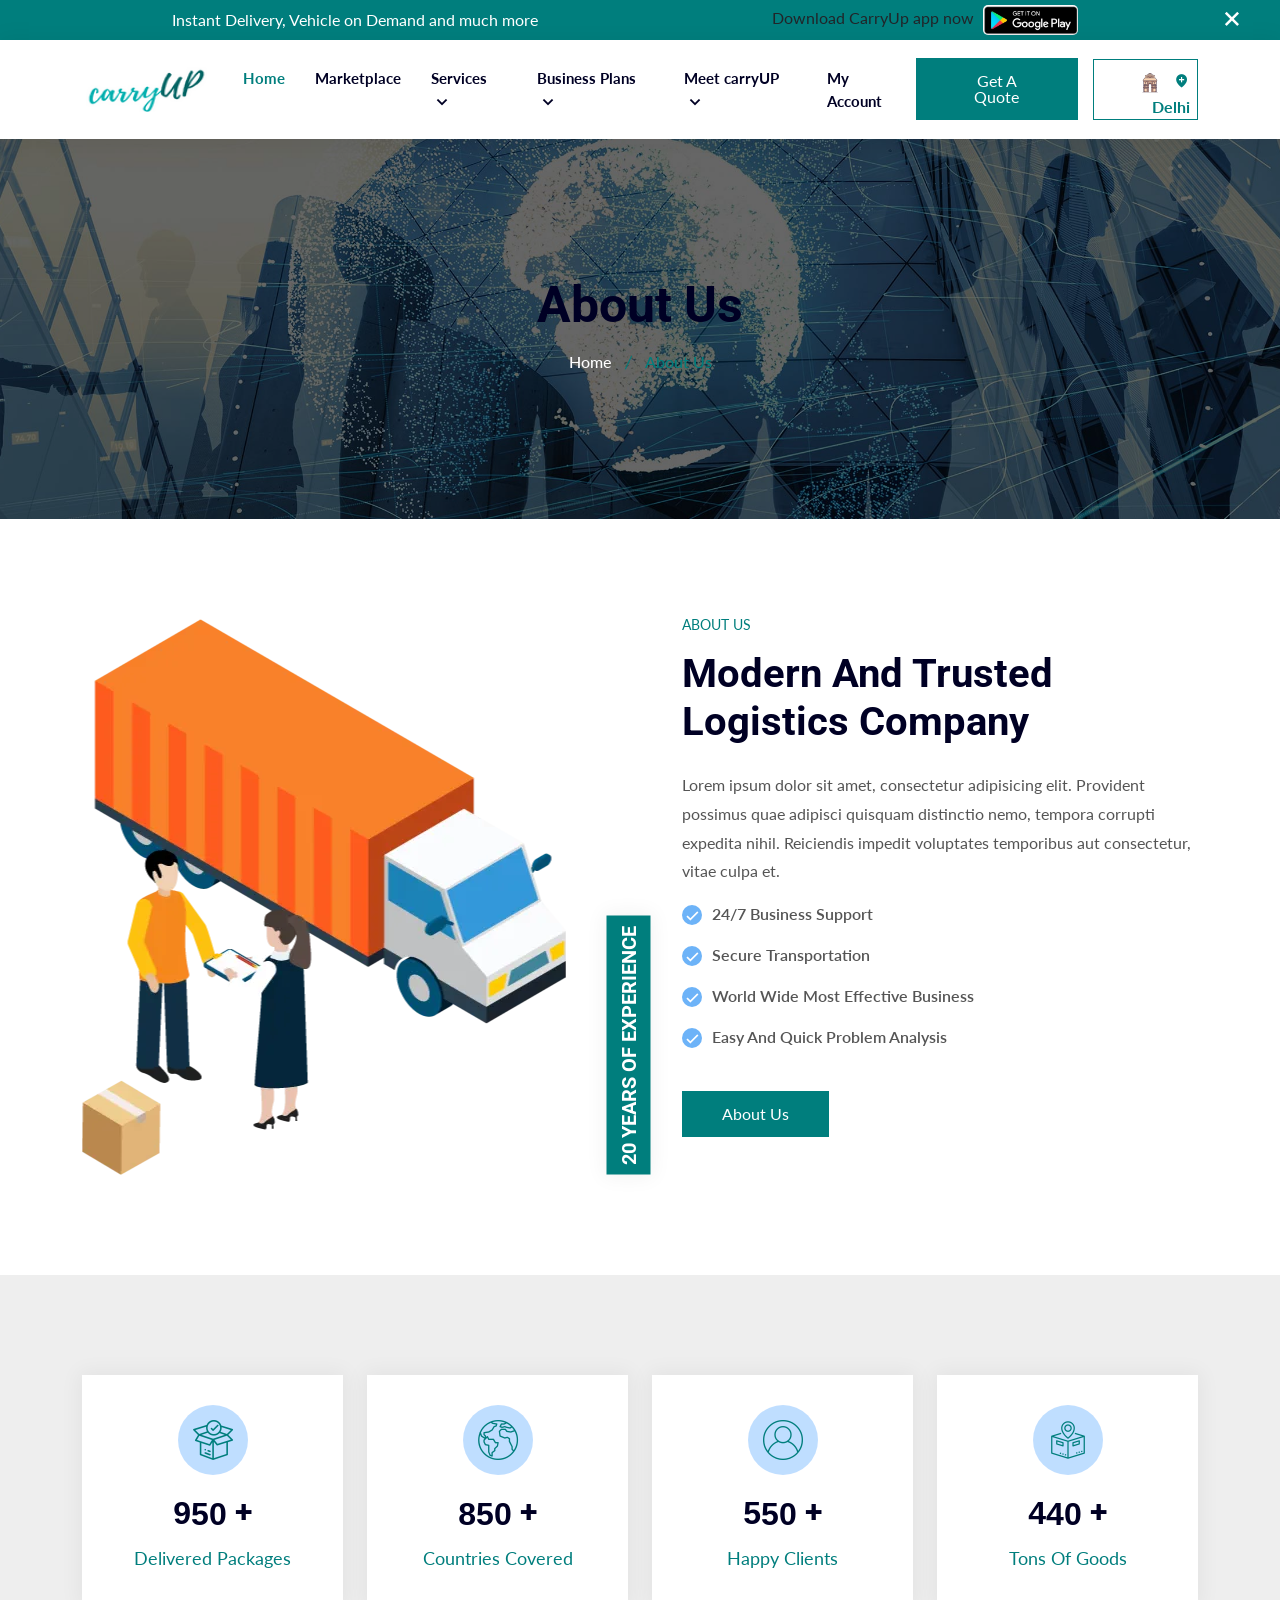
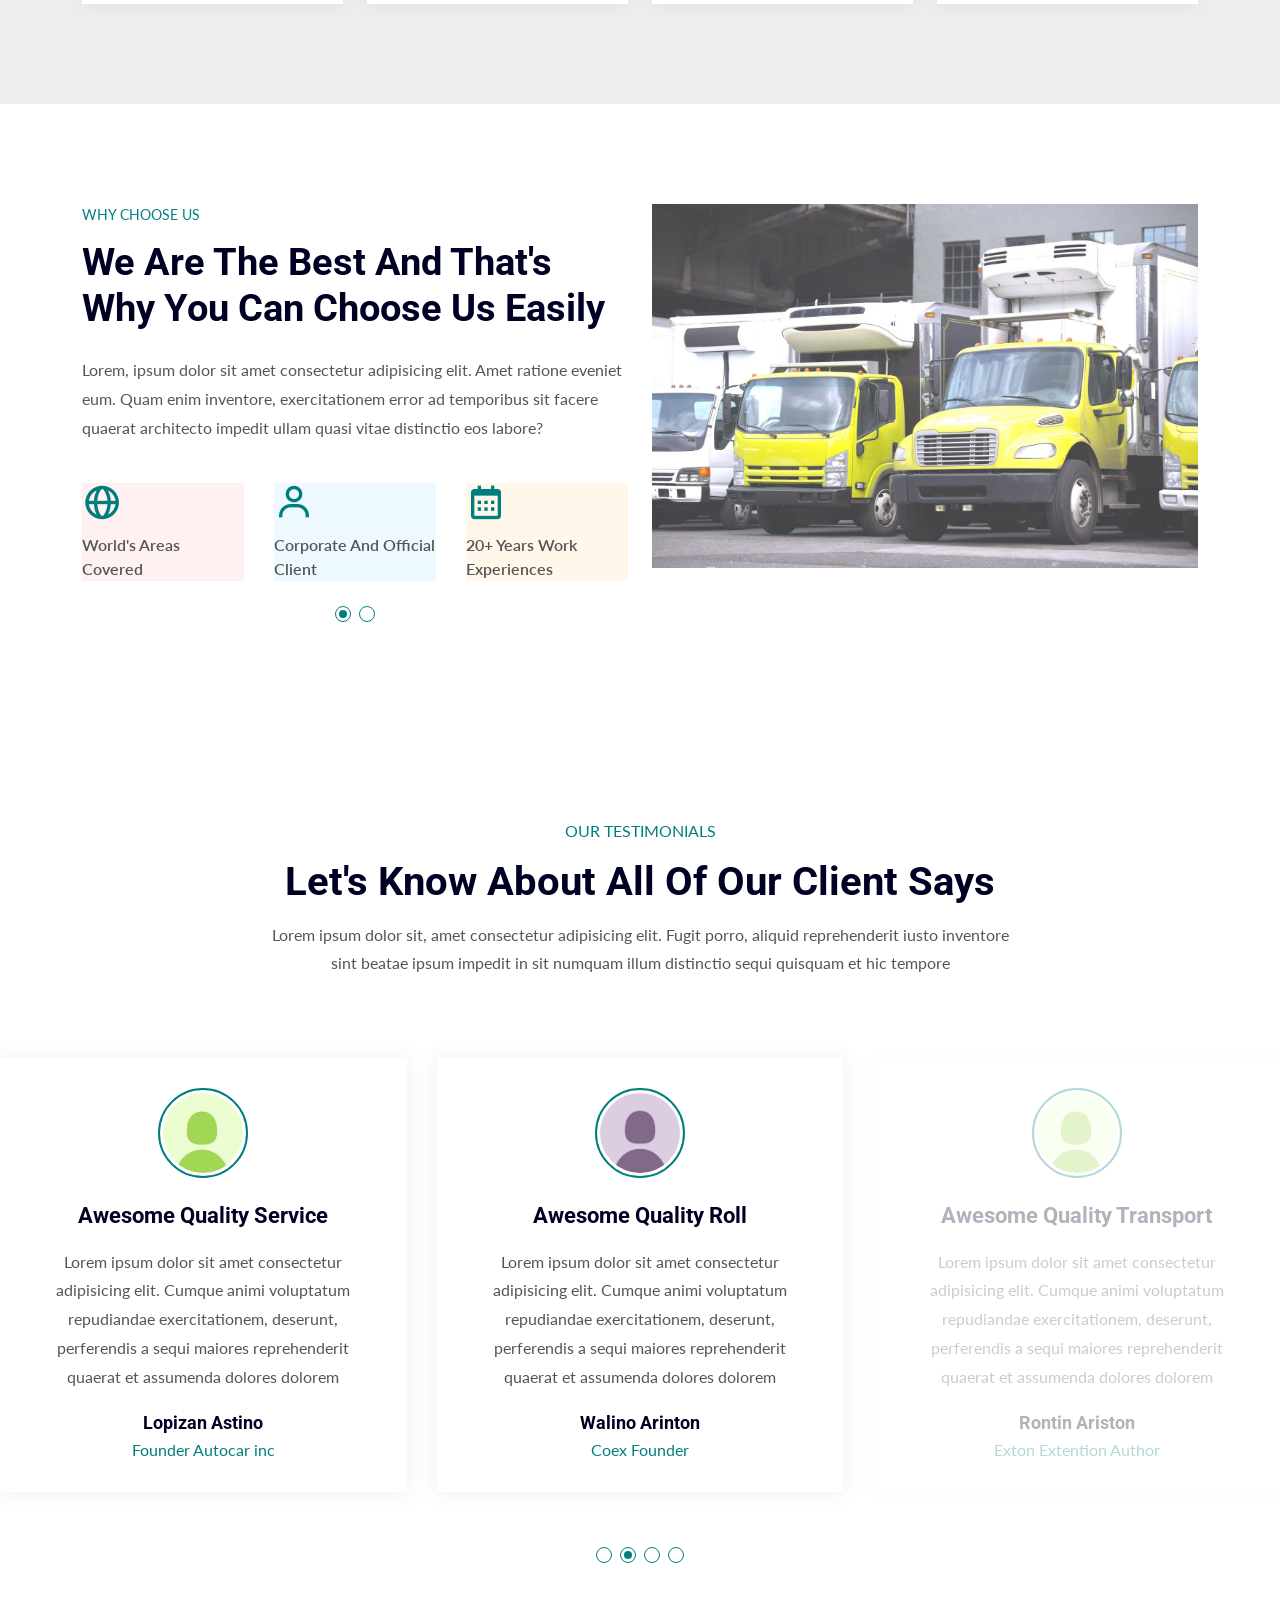
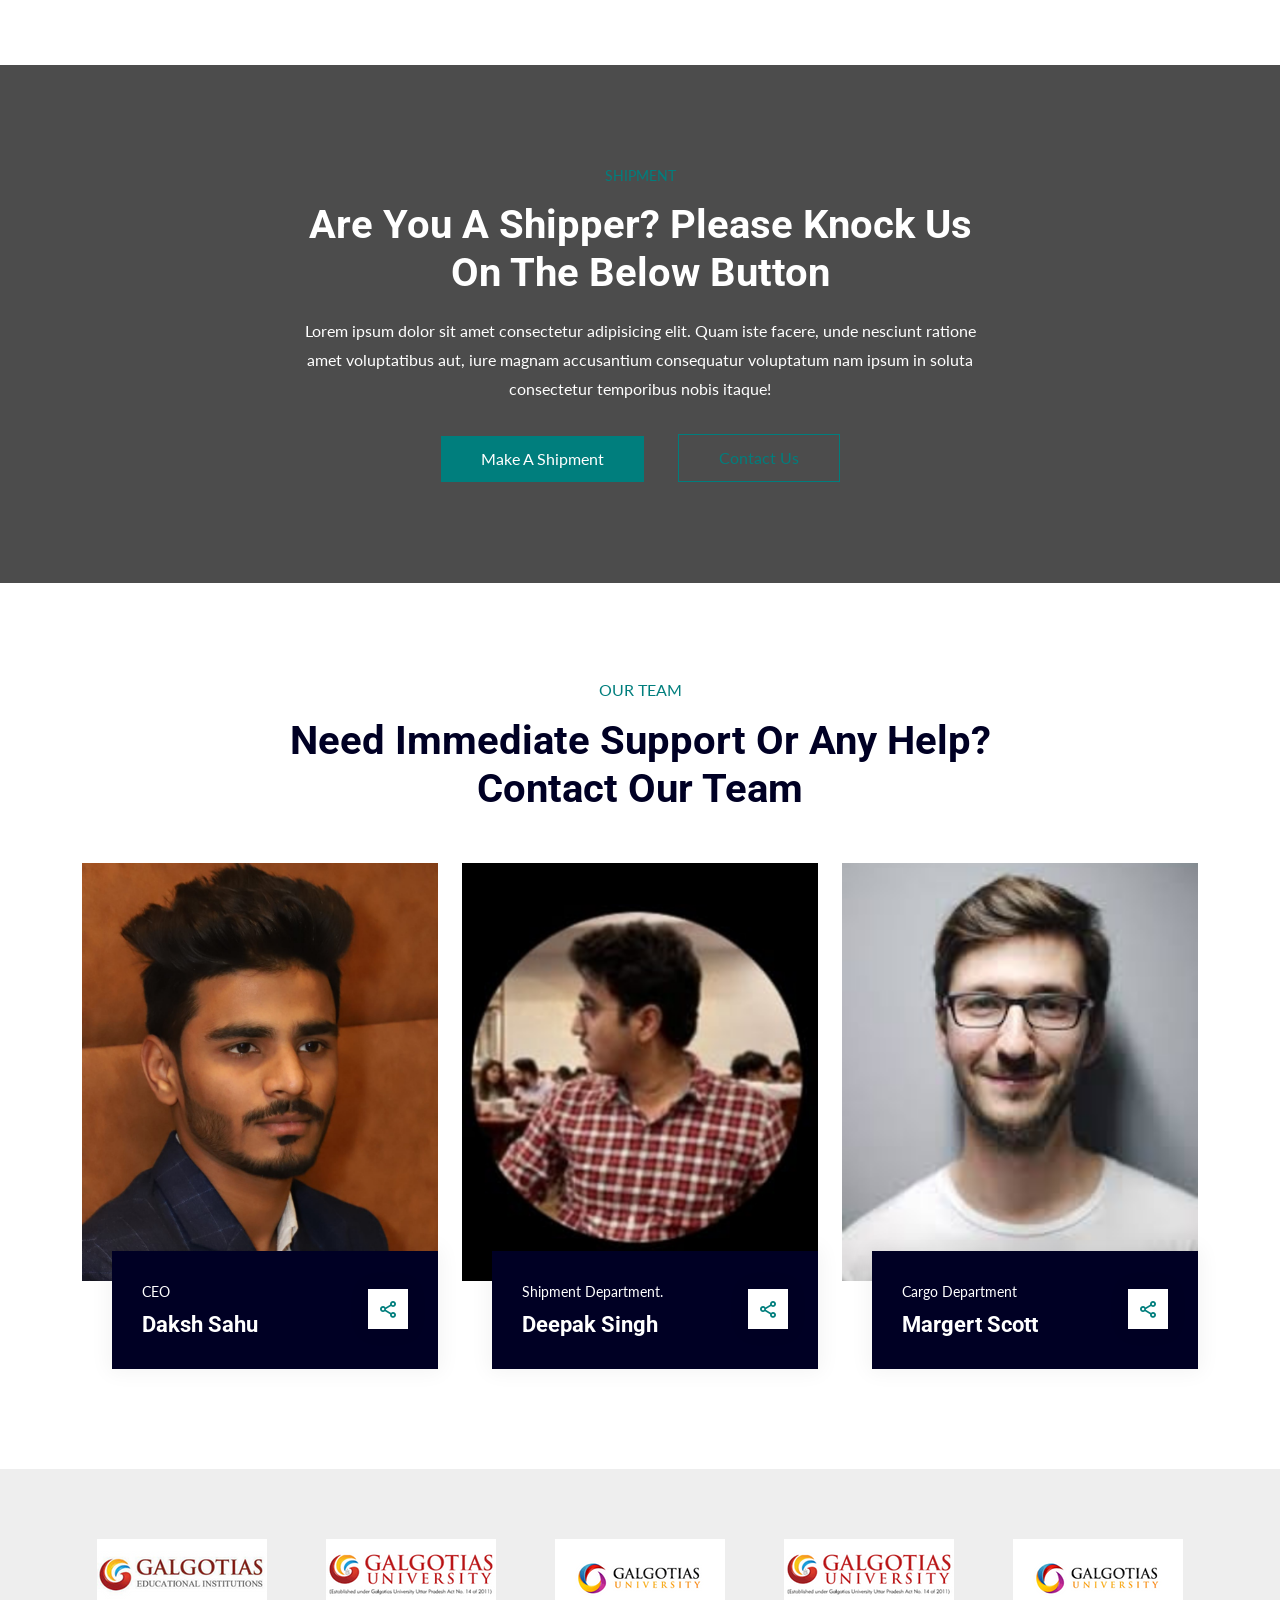
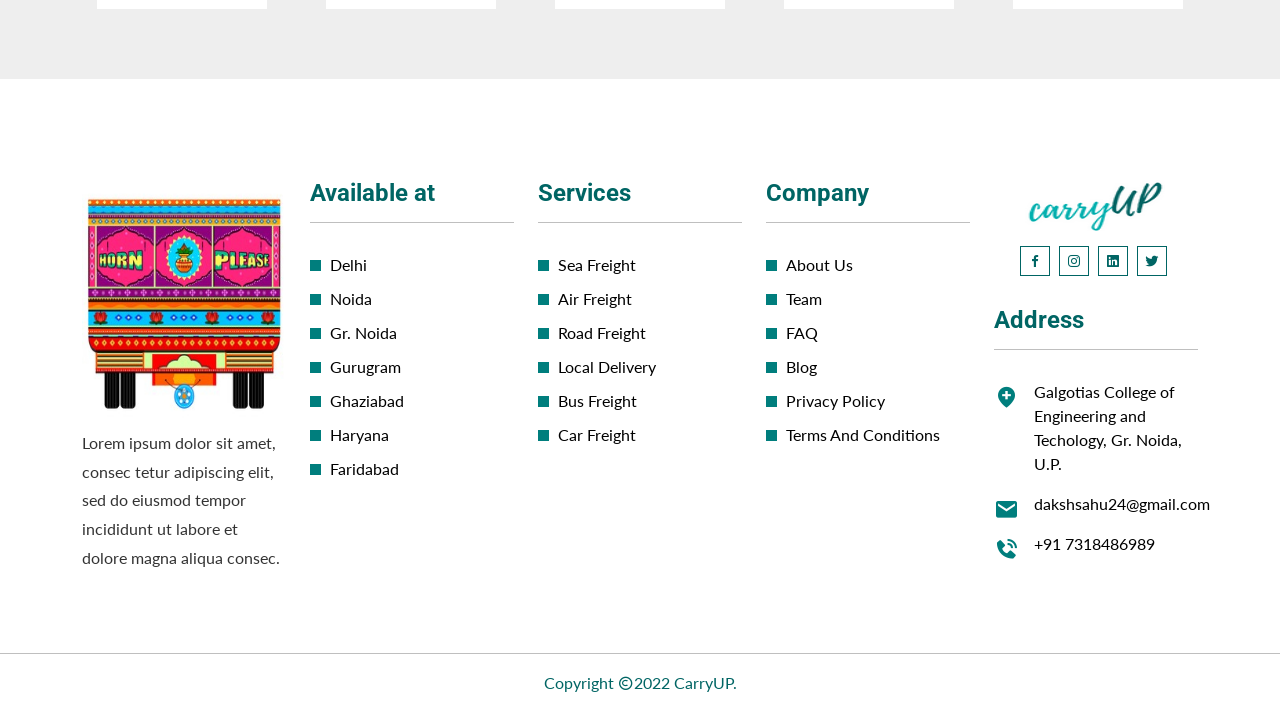
==== commit d49bc134: "Frontend almost ready" ====
--- a/about-us.html
+++ b/about-us.html
@@ -31,9 +31,9 @@
 		<link rel="stylesheet" href="assets/css/responsive.css">
 		
 		<!-- Favicon -->
-		<link rel="icon" type="image/png" href="assets/img/favicon.png">
+		<link rel="icon" type="image/png" href="assets/img/logo.jpeg">
 		<!-- Title -->
-		<title>Ezio - Transport & Logistics Company HTML Template</title>
+		<title>carryUP - Transport & Logistics Company</title>
     </head>
 
     <body>
@@ -47,308 +47,311 @@
 		<!-- End Preloader Area -->
 		
 		<!-- Start Header Area -->
-		<header class="header-area">
-			<!-- Start Top Header -->
-			<div class="top-header">
+	<header class="header-area">
+		<!-- Start Top Header -->
+		<div class="top-header" id="top-header">
+			<div class="container">
+				<div class="row align-items-center text-white">
+					<div class="col-lg-6 col-md-7 text-center">
+						Instant Delivery, Vehicle on Demand and much more
+					</div>
+
+					<div class="col-lg-6 col-md-5 text-center">
+						<a href="#" class="text-dark">
+							Download CarryUp app now
+							<img src="assets/img/flag/play-store.jpeg" alt="Image"
+								style="height: 30px; border-radius: 5px; margin-left: 5px;">
+							<!-- Explore all features on our App -->
+						</a>
+					</div>
+
+					<span class="cross" id="cross">
+						<i class="bx bx-x"></i>
+					</span>
+				</div>
+			</div>
+		</div>
+		<!-- Start Top Header -->
+
+		<!-- Start Navbar Area -->
+		<div class="navbar-area">
+			<div class="mobile-nav">
 				<div class="container">
-					<div class="row align-items-center">
-						<div class="col-lg-8 col-md-10">
-							<ul class="header-left-content">
-								<li>
-									<i class="bx bx-home"></i>
-									9170 Millbrook Rd, Newark, IL 60541
-								</li>
-								<li>
-									<i class="bx bx-phone-call"></i>
-									<a href="tel:+1-(123)-456-7890">+1 (123) 456 7890</a>
-								</li>
-								<li>
-									<i class="bx bx-envelope"></i>
-									<a href="mailto:hello@ezio.com">hello@ezio.com</a>
-								</li>
-							</ul>
-						</div>
-
-						<div class="col-lg-4 col-md-2">
-							<div class="header-right-content">
-								<ul class="flag-area">
-									<li class="flag-item-top">
-										<a href="#" class="flag-bar">
-											<img src="assets/img/flag/usa.png" alt="Image">
-											<span>USA</span>
-										</a>
-
-										<ul class="flag-item-bottom">
-											<li class="flag-item">
-												<a href="#" class="flag-link">
-													<img src="assets/img/flag/canada.png" alt="Image">
-													Canada 
-												</a>
-											</li>
-											<li class="flag-item">
-												<a href="#" class="flag-link">
-													<img src="assets/img/flag/australia.png" alt="Image">
-													Australia
-												</a>
-											</li>
-											<li class="flag-item">
-												<a href="#" class="flag-link">
-													<img src="assets/img/flag/germany.png" alt="Image">
-													Germany
-												</a>
-											</li>
-											<li class="flag-item">
-												<a href="#" class="flag-link">
-													<img src="assets/img/flag/argentina.png" alt="Image">
-													Argentina
-												</a>
-											</li>
-										</ul>
-									</li>
-								</ul>
-							</div>
-						</div>
-					</div>
-				</div>
-			</div>
-			<!-- Start Top Header -->
-			
-			<!-- Start Navbar Area -->
-			<div class="navbar-area">
-				<div class="mobile-nav">
-					<div class="container">
-						<div class="mobile-menu">
-							<div class="logo">
-								<a href="index.html">
-									<img src="assets/img/logo.png" alt="logo">
-								</a>
-							</div>
-						</div>
-					</div>
-				</div>
-	
-				<div class="desktop-nav">
-					<div class="container">
-						<nav class="navbar navbar-expand-md navbar-light">
-							<a class="navbar-brand" href="index.html">
+					<div class="mobile-menu">
+						<div class="logo">
+							<a href="index.html">
 								<img src="assets/img/logo.png" alt="logo">
 							</a>
-	
-							<div class="collapse navbar-collapse mean-menu">
-								<ul class="navbar-nav m-auto">
-									<li class="nav-item">
-										<a href="#" class="nav-link">
-											Home
-											<i class="bx bx-chevron-down"></i>
-										</a>
-			
-										<ul class="dropdown-menu">
-											<li class="nav-item">
-												<a href="index.html" class="nav-link">Home One</a>
-											</li>
-											<li class="nav-item">
-												<a href="index-2.html" class="nav-link">Home Two</a>
-											</li>
-											<li class="nav-item">
-												<a href="index-3.html" class="nav-link">Home Three</a>
-											</li>
-										</ul>
-									</li>
-			
-									<li class="nav-item">
-										<a href="#" class="nav-link active">
-											Pages
-											<i class="bx bx-chevron-down"></i>
-										</a>
-			
-										<ul class="dropdown-menu">
-											<li class="nav-item">
-												<a href="about-us.html" class="nav-link active">About Us</a>
-											</li>
-			
-											<li class="nav-item">
-												<a href="#" class="nav-link">
-													Pricing
-													<i class="bx bx-chevron-right"></i>
-												</a>
-			
-												<ul class="dropdown-menu">
-													<li class="nav-item">
-														<a href="pricing-style-one.html" class="nav-link">Pricing Style One</a>
+						</div>
+					</div>
+				</div>
+			</div>
+
+			<div class="desktop-nav">
+				<div class="container">
+					<nav class="navbar navbar-expand-md navbar-light">
+						<a class="navbar-brand" href="index.html">
+							<!-- originally img is made of 105x45px with name in image and no text -->
+							<!-- <img src="assets/img/logo.jpeg" alt="logo" style="height: 45px; width: 50px;"> -->
+							<img src="assets/img/carry.png" alt="logo" style="height: 45px; width: 150px;">
+						</a>
+
+						<div class="collapse navbar-collapse mean-menu">
+							<ul class="navbar-nav m-auto">
+								<li class="nav-item">
+									<a href="index.html" class="nav-link active">
+										Home
+									</a>
+								</li>
+								
+								<li class="nav-item">
+									<a href="coming-soon.html" class="nav-link">
+										Marketplace
+									</a>
+								</li>
+
+								<li class="nav-item">
+									<a href="#" class="nav-link">
+										Services
+										<i class="bx bx-chevron-down"></i>
+									</a>
+		
+									<ul class="dropdown-menu">
+										<li class="nav-item">
+											<a href="coming-soon.html" class="nav-link">Marketplace</a>
+										</li>
+		
+										<li class="nav-item">
+											<a href="#" class="nav-link">All Services
+												<i class="bx bx-chevron-right"></i>
+											</a>
+		
+											<ul class="dropdown-menu">
+												<li class="nav-item">
+													<a href="services-style-three.html" class="nav-link">All Goods Shipment</a>
+												</li>
+												<li class="nav-item">
+													<a href="services-style-three.html" class="nav-link">Marketplace - Bid your Transport</a>
+												</li>
+												<li class="nav-item">
+													<a href="services-style-three.html" class="nav-link">Fast Freight</a>
+												</li>
+												
+												<li class="nav-item">
+													<a href="services-style-three.html" class="nav-link">Hyper Space Management</a>
+												</li>
+												<li class="nav-item">
+													<a href="services-style-three.html" class="nav-link">Drivers Available</a>
+												</li>
+												<li class="nav-item">
+													<a href="services-style-three.html" class="nav-link">For B2B</a>
 													</li>
-													<li class="nav-item">
-														<a href="pricing-style-two.html" class="nav-link">Pricing Style Two</a>
-													</li>
-												</ul>
-											</li>
-			
-											<li class="nav-item">
-												<a href="testimonials.html" class="nav-link">Testimonials</a>
-											</li>
-			
-											<li class="nav-item">
-												<a href="#" class="nav-link">
-													Shop
-													<i class="bx bx-chevron-right"></i>
-												</a>
-			
-												<ul class="dropdown-menu">
-													<li class="nav-item">
-														<a href="products.html" class="nav-link">Products</a>
-													</li>
-													<li class="nav-item">
-														<a href="cart.html" class="nav-link">Cart</a>
-													</li>
-													<li class="nav-item">
-														<a href="checkout.html" class="nav-link">Checkout</a>
-													</li>
-													<li class="nav-item">
-														<a href="product-details.html" class="nav-link">Product Details</a>
-													</li>
-												</ul>
-											</li>
-			
-											<li class="nav-item">
-												<a href="team.html" class="nav-link">Team</a>
-											</li>
-			
-											<li class="nav-item">
-												<a href="#" class="nav-link">
-													User
-													<i class="bx bx-chevron-right"></i>
-												</a>
-			
-												<ul class="dropdown-menu">
-													<li class="nav-item">
-														<a href="my-account.html" class="nav-link">My Account</a>
-													</li>
-													<li class="nav-item">
-														<a href="log-in.html" class="nav-link">Log In</a>
-													</li>
-													<li class="nav-item">
-														<a href="register.html" class="nav-link">Register</a>
-													</li>
-													<li class="nav-item">
-														<a href="recover-password.html" class="nav-link">Recover Password</a>
-													</li>
-												</ul>
-											</li>
-			
-											<li class="nav-item">
-												<a href="global-location.html" class="nav-link">Global Location</a>
-											</li>
-											<li class="nav-item">
-												<a href="faq.html" class="nav-link">FAQ</a>
-											</li>
-											<li class="nav-item">
-												<a href="privacy-policy.html" class="nav-link">Privacy Policy</a>
-											</li>
-											<li class="nav-item">
-												<a href="terms-conditions.html" class="nav-link">Terms & Conditions</a>
-											</li>
-											<li class="nav-item">
-												<a href="coming-soon.html" class="nav-link">Coming Soon</a>
-											</li>
-											<li class="nav-item">
-												<a href="404.html" class="nav-link">404 Error Page</a>
-											</li>
-										</ul>
-									</li>
-			
-									<li class="nav-item">
-										<a href="#" class="nav-link">
-											Services
-											<i class="bx bx-chevron-down"></i>
-										</a>
-			
-										<ul class="dropdown-menu">
-											<li class="nav-item">
-												<a href="services-style-one.html" class="nav-link">Services Style One</a>
-											</li>
-											<li class="nav-item">
-												<a href="services-style-two.html" class="nav-link">Services Style Two</a>
-											</li>
-											<li class="nav-item">
-												<a href="services-style-three.html" class="nav-link">Services Style Three</a>
-											</li>
-											<li class="nav-item">
-												<a href="services-details.html" class="nav-link">Service Details</a>
-											</li>
-										</ul>
-									</li>
-			
-									<li class="nav-item">
-										<a href="#" class="nav-link">
-											Blog
-											<i class="bx bx-chevron-down"></i>
-										</a>
-			
-										<ul class="dropdown-menu">
-											<li class="nav-item">
-												<a href="blog-column-one.html" class="nav-link">Blog Column One</a>
-											</li>
-											<li class="nav-item">
-												<a href="blog-column-two.html" class="nav-link">Blog Column Two</a>
-											</li>
-											<li class="nav-item">
-												<a href="blog-column-three.html" class="nav-link">Blog Column Three</a>
-											</li>
-											<li class="nav-item">
-												<a href="blog-left-sidebar.html" class="nav-link">Blog Left Sidebar</a>
-											</li>
-											<li class="nav-item">
-												<a href="blog-details.html" class="nav-link">Blog Details</a>
-											</li>
-										</ul>
-									</li>
-			
-									<li class="nav-item">
-										<a href="company.html" class="nav-link">Company</a>
-									</li>
-									<li class="nav-item">
-										<a href="contact-us.html" class="nav-link">Contact Us</a>
-									</li>
-								</ul>
-								
-								<div class="others-option">
-									<div class="get-quote">
-										<a href="pricing-style-two.html" class="default-btn">
-											<span>Get A Quote</span>
-										</a>
-									</div>
+												<li class="nav-item">
+													<a href="services-style-three.html" class="nav-link">For B2C</a>
+												</li>
+												</li>
+												<li class="nav-item">
+													<a href="services-style-three.html" class="nav-link">Courier Service</a>
+												</li>
+												<li class="nav-item">
+													<a href="services-style-three.html" class="nav-link">Home Delivery</a>
+												</li>
+												<li class="nav-item">
+													<a href="services-style-three.html" class="nav-link">Packaging</a>
+												</li>
+											</ul>
+										</li>
+
+										<li class="nav-item">
+											<a href="coming-soon.html" class="nav-link">Rent Vehicle
+												<i class="bx bx-chevron-right"></i>
+											</a>
+		
+											<ul class="dropdown-menu">
+												<li class="nav-item">
+													<a href="coming-soon.html" class="nav-link">Small Vehicle</a>
+												</li>
+												<li class="nav-item">
+													<a href="coming-soon.html" class="nav-link">Medium Vehicle</a>
+												</li>
+												<li class="nav-item">
+													<a href="coming-soon.html" class="nav-link">Large Vehicle</a>
+												</li>
+												<li class="nav-item">
+													<a href="coming-soon.html" class="nav-link">Heavy Vehicle</a>
+												</li>
+											</ul>
+										</li>
+		
+										<li class="nav-item">
+											<a href="services-details.html" class="nav-link">Service Detail</a>
+										</li>
+									</ul>
+								</li>
+
+
+								<li class="nav-item">
+									<a href="#" class="nav-link">
+										Business Plans
+										<i class="bx bx-chevron-down"></i>
+									</a>
+
+									<ul class="dropdown-menu">
+										<li class="nav-item">
+											<a href="#" class="nav-link">Starter</a>
+										</li>
+										<li class="nav-item">
+											<a href="#" class="nav-link">Premium</a>
+										</li>
+										<li class="nav-item">
+											<a href="#" class="nav-link">Platinum</a>
+										</li>
+										<!-- <li class="nav-item">
+											<a href="blog-left-sidebar.html" class="nav-link">Blog Left Sidebar</a>
+										</li>
+										<li class="nav-item">
+											<a href="blog-details.html" class="nav-link">Blog Details</a>
+										</li> -->
+									</ul>
+								</li>
+
+								<li class="nav-item">
+									<a href="#" class="nav-link">
+										Meet carryUP
+										<i class="bx bx-chevron-down"></i>
+									</a>
+
+									<ul class="dropdown-menu">
+										<li class="nav-item">
+											<a href="about-us.html" class="nav-link">How it works</a>
+										</li>
+										<li class="nav-item">
+											<a href="about-us.html" class="nav-link">About us</a>
+										</li>
+										<li class="nav-item">
+											<a href="#" class="nav-link">Career</a>
+										</li>
+										<li class="nav-item">
+											<a href="team.html" class="nav-link">Team</a>
+										</li>
+										<li class="nav-item">
+											<a href="#" class="nav-link">Privacy Policy</a>
+										</li>
+										<li class="nav-item">
+											<a href="#" class="nav-link">Terms & Conditions</a>
+										</li>
+										<li class="nav-item">
+											<a href="contact-us.html" class="nav-link">Contact us</a>
+										</li>
+									</ul>
+								</li>
+
+								<li class="nav-item">
+									<a href="my-account.html" class="nav-link">
+										My Account
+										<!-- <i class="bx bx-chevron-down"></i> -->
+									</a>
+
+									<!-- <ul class="dropdown-menu">
+										<li class="nav-item">
+											<a href="my-account.html" class="nav-link">My Account</a>
+										</li>
+										<li class="nav-item">
+											<a href="log-in.html" class="nav-link">Log in</a>
+										</li>
+										<li class="nav-item">
+											<a href="register.html" class="nav-link">Register</a>
+										</li>
+										<li class="nav-item">
+											<a href="recover-password.html" class="nav-link">Recover Password</a>
+										</li>
+									</ul> -->
+								</li>
+
+								<!-- <li class="nav-item">
+									<a href="company.html" class="nav-link">Company</a>
+								</li> -->
+							</ul>
+
+							<div class="others-option">
+								<div class="get-quote">
+									<a href="#category" class="default-btn">
+										<span>Get A Quote</span>
+									</a>
 								</div>
 							</div>
-						</nav>
-					</div>
-				</div>
-	
-				<div class="others-option-for-responsive">
-					<div class="container">
-						<div class="dot-menu">
-							<div class="inner">
-								<div class="circle circle-one"></div>
-								<div class="circle circle-two"></div>
-								<div class="circle circle-three"></div>
-							</div>
-						</div>
-						
-						<div class="container">
-							<div class="option-inner">
-								<div class="others-option justify-content-center d-flex align-items-center">
-									<div class="get-quote">
-										<a href="pricing-style-two.html" class="default-btn">
-											<span>Get A Quote</span>
-										</a>
-									</div>
+
+							<div class="top-header">
+								<div class="header-right-content">
+									<ul class="flag-area">
+										<li class="flag-item-top">
+											<a href="#" class="flag-bar">
+												<img src="assets/img/flag/delhi.png" alt="Image">
+												<span><i class="bx bxs-location-plus"></i>Delhi</span>
+											</a>
+
+											<ul class="flag-item-bottom">
+												<li class="flag-item">
+													<a href="#" class="flag-link">
+														<img src="assets/img/flag/gurugram.jpg" alt="Image">
+														Gurugram
+													</a>
+												</li>
+												<li class="flag-item">
+													<a href="#" class="flag-link">
+														<img src="assets/img/flag/noida.png" alt="Image">
+														Noida
+													</a>
+												</li>
+												<li class="flag-item">
+													<a href="#" class="flag-link">
+														<img src="assets/img/flag/haryana.jpg" alt="Image">
+														Haryana
+													</a>
+												</li>
+												<li class="flag-item">
+													<a href="#" class="flag-link">
+														<img src="assets/img/flag/ghaziabad.jpg" alt="Image">
+														Ghaziabad
+													</a>
+												</li>
+											</ul>
+										</li>
+									</ul>
 								</div>
 							</div>
 						</div>
-					</div>
-				</div>
-			</div>
-			<!-- End Navbar Area -->
-		</header>
-		<!-- End Header Area -->
+					</nav>
+				</div>
+			</div>
+
+			<div class="others-option-for-responsive">
+				<div class="container">
+					<div class="dot-menu">
+						<div class="inner">
+							<div class="circle circle-one"></div>
+							<div class="circle circle-two"></div>
+							<div class="circle circle-three"></div>
+						</div>
+					</div>
+
+					<div class="container">
+						<div class="option-inner">
+							<div class="others-option justify-content-center d-flex align-items-center">
+								<div class="get-quote">
+									<a href="pricing-style-two.html" class="default-btn">
+										<span>Get A Quote</span>
+									</a>
+								</div>
+							</div>
+						</div>
+					</div>
+				</div>
+			</div>
+		</div>
+		<!-- End Navbar Area -->
+	</header>
+	<!-- End Header Area -->
 
 		<!-- Start Page Title Area -->
 		<div class="page-title-area bg-1">
@@ -374,7 +377,7 @@
 				<div class="row">
 					<div class="col-lg-6">
 						<div class="about-img">
-							<img src="assets/img/about-img.jpg" alt="Image">
+							<img src="assets/img/team/about-us.webp" alt="Image">
 
 							<div class="experience">
 								<div class="">
@@ -515,247 +518,13 @@
 
 					<div class="col-lg-6 col-md-6">
 						<div class="choose-us-img">
-							<img src="assets/img/choose-us-img.jpg" alt="Image">
+							<img src="assets/img/choose-us-img-4.jpg" alt="Image">
 						</div>
 					</div>
 				</div>
 			</div>
 		</section>
 		<!-- End Choose Us Area -->
-
-		<!-- Start Track Area -->
-		<section class="track-area ptb-100 jarallax" data-jarallax='{"speed": 0.3}'>
-			<div class="container">
-				<div class="row">
-					<div class="col-lg-12">
-						<div class="tab quote-list-tab">
-							<ul class="tabs">
-								<li>
-									<a href="#">
-										<i class="flaticon-truck"></i>
-										Track & Trace
-									</a>
-								</li>
-								<li>
-									<a href="#">
-										Request A Quote
-										<i class="flaticon-location"></i>
-									</a>
-								</li>
-							</ul>
-
-							<div class="tab_content">
-								<div class="tabs_item">
-									<form>
-										<div class="row">
-											<div class="col-12">
-												<h3>Personal Data</h3>
-											</div>
-
-											<div class="col-lg-4 col-sm-6">
-												<div class="form-group">
-													<input type="text" class="form-control" placeholder="Your Name">
-												</div>
-											</div>
-
-											<div class="col-lg-4 col-sm-6">
-												<div class="form-group">
-													<input type="email" class="form-control" placeholder="Your Email">
-												</div>
-											</div>
-
-											<div class="col-lg-4">
-												<div class="form-group">
-													<input type="text" class="form-control" placeholder="Your Phone">
-												</div>
-											</div>
-										</div>
-
-										<div class="row">
-											<div class="col-12">
-												<h3>Shipment Data</h3>
-											</div>
-
-											<div class="col-lg-4 col-sm-6">
-												<div class="form-group">
-													<select>
-														<option value="1">Type of flight One</option>
-														<option value="2">Type of flight Two</option>
-														<option value="0">Type of flight Three</option>
-														<option value="3">Type of flight Four</option>
-														<option value="4">Type of flight Five</option>
-														<option value="5">Type of flight Six</option>
-														<option value="6">Type of flight Seven</option>
-													</select>
-												</div>
-											</div>
-
-											<div class="col-lg-4 col-sm-6">
-												<div class="form-group">
-													<input type="text" class="form-control" placeholder="City of Departure">
-												</div>
-											</div>
-
-											<div class="col-lg-4">
-												<div class="form-group">
-													<input type="text" class="form-control" placeholder="Which City">
-												</div>
-											</div>
-										</div>
-
-										<div class="row">
-											<div class="col-lg-4 col-sm-6">
-												<div class="form-group">
-													<select>
-														<option value="1">Incomers One</option>
-														<option value="2">Incomers Two</option>
-														<option value="0">Incomers Three</option>
-														<option value="3">Incomers Four</option>
-														<option value="4">Travel Insurance Five</option>
-														<option value="5">Incomers Six</option>
-														<option value="6">Incomers Seven</option>
-													</select>
-												</div>
-											</div>
-
-											<div class="col-lg-2 col-sm-6">
-												<div class="form-group">
-													<input type="text" class="form-control" placeholder="width">
-												</div>
-											</div>
-
-											<div class="col-lg-2 col-sm-6">
-												<div class="form-group">
-													<input type="text" class="form-control" placeholder="Height">
-												</div>
-											</div>
-
-											<div class="col-lg-2 col-sm-6">
-												<div class="form-group">
-													<input type="text" class="form-control" placeholder="weight">
-												</div>
-											</div>
-
-											<div class="col-lg-2">
-												<div class="form-group">
-													<input type="text" class="form-control" placeholder="Length">
-												</div>
-											</div>
-										</div>
-
-										<div class="row">
-											<div class="col-lg-3 col-sm-6 col-md-3">
-												<label class="single-check">
-													Express Delivery
-													<input type="radio" checked="checked" name="radio">
-													<span class="checkmark"></span>
-												</label>
-											</div>
-
-											<div class="col-lg-3 col-sm-6 col-md-3">
-												<label class="single-check">
-													Ocean Freight
-													<input type="radio" name="radio">
-													<span class="checkmark"></span>
-												</label>
-											</div>
-
-											<div class="col-lg-3 col-sm-6 col-md-3">
-												<label class="single-check">
-													Road Freight
-													<input type="radio" name="radio">
-													<span class="checkmark"></span>
-												</label>
-											</div>
-
-											<div class="col-lg-3 col-sm-6 col-md-3">
-												<label class="single-check">
-													Air Freight
-													<input type="radio" name="radio">
-													<span class="checkmark"></span>
-												</label>
-											</div>
-
-											<div class="col-12">
-												<button type="submit" class="default-btn">
-													Request A Quote
-												</button>
-											</div>
-										</div>
-									</form>
-								</div>
-		
-								<div class="tabs_item">
-									<form>
-										<div class="row">
-											<div class="col-12">
-												<h3>Shipment Type</h3>
-												<div class="form-group">
-													<select>
-														<option value="1">Property Used For</option>
-														<option value="2">Home Insurance</option>
-														<option value="0">Business Insurance</option>
-														<option value="3">Health Insurance</option>
-														<option value="4">Travel Insurance</option>
-														<option value="5">Car Insurance</option>
-														<option value="6">Life Insurance</option>
-													</select>
-												</div>
-											</div>
-
-											<div class="col-12 mt-30">
-												<h3>Tracking Number</h3>
-											</div>
-
-											<div class="col-12">
-												<div class="form-group">
-													<textarea class="form-control" placeholder="You can enter up to a maximum of 10 airway bill numbers for tracking."></textarea>
-												</div>
-											</div>
-										</div>
-
-										<div class="row">
-											<div class="col-lg-3 col-sm-6 col-md-3">
-												<label class="single-check">
-													Express Delivery
-													<input type="radio" checked="checked" name="radio">
-													<span class="checkmark"></span>
-												</label>
-											</div>
-
-											<div class="col-lg-3 col-sm-6 col-md-3">
-												<label class="single-check">
-													Ocean Freight
-													<input type="radio" name="radio">
-													<span class="checkmark"></span>
-												</label>
-											</div>
-
-											<div class="col-lg-3 col-sm-6 col-md-3">
-												<label class="single-check">
-													Road Freight
-													<input type="radio" name="radio">
-													<span class="checkmark"></span>
-												</label>
-											</div>
-
-											<div class="col-lg-3 col-sm-6 col-md-3">
-												<label class="single-check">
-													Air Freight
-													<input type="radio" name="radio">
-													<span class="checkmark"></span>
-												</label>
-											</div>
-										</div>
-									</form>
-								</div>
-							</div>
-						</div>
-					</div>
-				</div>
-			</div>
-		</section>
-		<!-- End Track Area -->
 
 		<!-- Start Testimonials Area -->
 		<section class="testimonials-area ptb-100">
@@ -768,7 +537,7 @@
 
 				<div class="testimonials-slider owl-carousel owl-theme">
 					<div class="single-testimonials">
-						<img src="assets/img/testimonials/testimonials-1.jpg" alt="Image">
+						<img src="assets/img/testimonials/profile-green.jpg" alt="Image">
 						<h3>Awesome Quality Service</h3>
 						<p>Lorem ipsum dolor sit amet consectetur adipisicing elit. Cumque animi voluptatum repudiandae exercitationem, deserunt, perferendis a sequi maiores reprehenderit quaerat et assumenda dolores dolorem</p>
 						<h4>Lopizan Astino</h4>
@@ -776,7 +545,7 @@
 					</div>
 
 					<div class="single-testimonials">
-						<img src="assets/img/testimonials/testimonials-2.jpg" alt="Image">
+						<img src="assets/img/testimonials/profile-purple.jpg" alt="Image">
 						<h3>Awesome Quality Roll</h3>
 						<p>Lorem ipsum dolor sit amet consectetur adipisicing elit. Cumque animi voluptatum repudiandae exercitationem, deserunt, perferendis a sequi maiores reprehenderit quaerat et assumenda dolores dolorem</p>
 						<h4>Walino Arinton</h4>
@@ -784,7 +553,7 @@
 					</div>
 
 					<div class="single-testimonials">
-						<img src="assets/img/testimonials/testimonials-3.jpg" alt="Image">
+						<img src="assets/img/testimonials/profile-green.jpg" alt="Image">
 						<h3>Awesome Quality Transport</h3>
 						<p>Lorem ipsum dolor sit amet consectetur adipisicing elit. Cumque animi voluptatum repudiandae exercitationem, deserunt, perferendis a sequi maiores reprehenderit quaerat et assumenda dolores dolorem</p>
 						<h4>Rontin Ariston</h4>
@@ -792,7 +561,7 @@
 					</div>
 
 					<div class="single-testimonials">
-						<img src="assets/img/testimonials/testimonials-4.jpg" alt="Image">
+						<img src="assets/img/testimonials/profile-purple.jpg" alt="Image">
 						<h3>Awesome Quality Logistics</h3>
 						<p>Lorem ipsum dolor sit amet consectetur adipisicing elit. Cumque animi voluptatum repudiandae exercitationem, deserunt, perferendis a sequi maiores reprehenderit quaerat et assumenda dolores dolorem</p>
 						<h4>Lopizan Juhon</h4>
@@ -835,11 +604,11 @@
 				<div class="row">
 					<div class="col-lg-4 col-md-6">
 						<div class="single-team-member">
-							<img src="assets/img/team/team-1.jpg" alt="Image">
+							<img src="assets/img/team/daksh.png" alt="Image">
 
 							<div class="team-content">
-								<span>Cargo Department</span>
-								<h3>David Cunningham</h3>
+								<span>CEO</span>
+								<h3>Daksh Sahu</h3>
 
 								<div class="team-social">
 									<a href="#" class="control">
@@ -875,11 +644,11 @@
 
 					<div class="col-lg-4 col-md-6">
 						<div class="single-team-member">
-							<img src="assets/img/team/team-2.jpg" alt="Image">
+							<img src="assets/img/team/deepak.png" alt="Image">
 
 							<div class="team-content">
 								<span>Shipment Department.</span>
-								<h3>Michele A. Murphy</h3>
+								<h3>Deepak Singh</h3>
 								
 								<div class="team-social">
 									<a href="#" class="control">
@@ -915,10 +684,10 @@
 
 					<div class="col-lg-4 col-md-6 offset-md-3 offset-lg-0">
 						<div class="single-team-member">
-							<img src="assets/img/team/team-3.jpg" alt="Image">
+							<img src="assets/img/team/Untitled design (5).png" alt="Image">
 
 							<div class="team-content">
-								<span>CEO</span>
+								<span>Cargo Department</span>
 								<h3>Margert Scott</h3>
 								
 								<div class="team-social">
@@ -964,27 +733,27 @@
 					<div class="partner-slider owl-carousel owl-theme">
 						<div class="partner-item">
 							<a href="#">
-								<img src="assets/img/partner/partner-1.png" alt="Image">
+								<img src="assets/img/partner/Untitled design (1).png" alt="Image">
 							</a>
 						</div>
 						<div class="partner-item">
 							<a href="#">
-								<img src="assets/img/partner/partner-2.png" alt="Image">
+								<img src="assets/img/partner/Untitled design.png" alt="Image">
 							</a>
 						</div>
 						<div class="partner-item">
 							<a href="#">
-								<img src="assets/img/partner/partner-3.png" alt="Image">
+								<img src="assets/img/partner/Untitled design (2).png" alt="Image">
 							</a>
 						</div>
 						<div class="partner-item">
 							<a href="#">
-								<img src="assets/img/partner/partner-4.png" alt="Image">
+								<img src="assets/img/partner/Untitled design (1).png" alt="Image">
 							</a>
 						</div>
 						<div class="partner-item">
 							<a href="#">
-								<img src="assets/img/partner/partner-5.png" alt="Image">
+								<img src="assets/img/partner/Untitled design (2).png" alt="Image">
 							</a>
 						</div>
 					</div>
@@ -994,129 +763,262 @@
 		<!-- End Partner Area -->
 
 		<!-- Start Footer Area -->
-		<footer class="footer-area pt-100 pb-70">
-			<div class="container">
-				<div class="row">
-					<div class="col-lg-3 col-md-6">
-						<div class="single-footer-widget">
-							<a href="index.html" class="logo">
-								<img src="assets/img/logo.png" alt="Image">
-							</a>
-
-							<p>Lorem ipsum dolor sit amet, consec tetur adipiscing elit, sed do eiusmod tempor incididunt ut labore et dolore magna aliqua consec.</p>
-
-							<ul class="social-icon">
-								<li>
-									<a href="#">
-										<i class="bx bxl-facebook"></i>
-									</a>
-								</li>
-								<li>
-									<a href="#">
-										<i class="bx bxl-instagram"></i>
-									</a>
-								</li>
-								<li>
-									<a href="#">
-										<i class="bx bxl-linkedin-square"></i>
-									</a>
-								</li>
-								<li>
-									<a href="#">
-										<i class="bx bxl-twitter"></i>
-									</a>
-								</li>
-							</ul>
-						</div>
-					</div>
-
-					<div class="col-lg-3 col-md-6">
-						<div class="single-footer-widget">
-							<h3>Services</h3>
-
-							<ul class="import-link">
-								<li>
-									<a href="#">Sea Freight</a>
-								</li>
-								<li>
-									<a href="#">Air Freight</a>
-								</li>
-								<li>
-									<a href="#">Road Freight</a>
-								</li>
-								<li>
-									<a href="#">Local Delivery</a>
-								</li>
-								<li>
-									<a href="#">Bus Freight</a>
-								</li>
-								<li>
-									<a href="#">Car Freight</a>
-								</li>
-							</ul>
-						</div>
-					</div>
-
-					<div class="col-lg-3 col-md-6">
-						<div class="single-footer-widget">
-							<h3>Company</h3>
-
-							<ul class="import-link">
-								<li>
-									<a href="about-us.html">About Us</a>
-								</li>
-								<li>
-									<a href="team.html">Team</a>
-								</li>
-								<li>
-									<a href="faq.html">FAQ</a>
-								</li>
-								<li>
-									<a href="blog-column-one.html">Blog</a>
-								</li>
-								<li>
-									<a href="privacy-policy.html">Privacy Policy</a>
-								</li>
-								<li>
-									<a href="terms-conditions.html">Terms And Conditions</a>
-								</li>
-							</ul>
-						</div>
-					</div>
-
-					<div class="col-lg-3 col-md-6">
-						<div class="single-footer-widget">
-							<h3>Address</h3>
-
-							<ul class="address">
-								<li class="location">
-									<i class="bx bxs-location-plus"></i>
-									9170 Millbrook Rd, Newark, IL 60541 
-								</li>
-								<li>
-									<i class="bx bxs-envelope"></i>
-									<a href="mailto:hello@ezio.com">hello@ezio.com</a>
-									<a href="mailto:info@ezio.com">info@ezio.com</a>
-								</li>
-								<li>
-									<i class="bx bxs-phone-call"></i>
-									<a href="tel:+1-(123)-456-7890">+1 (123) 456 7890</a>
-									<a href="tel:+1-(514)-312-6678">+1 (514) 312-6678</a>
-								</li>
-							</ul>
-						</div>
-					</div>
-				</div>
-			</div>
-		</footer>
-		<!-- End Footer Area -->
+	<footer class="footer-area pt-100 pb-50">
+		<div class="container">
+			<div class="row">
+				
+				<div class="col-lg-2-5 col-md-4 d-lg-none d-md-none">
+					<div class="single-footer-widget">
+						<h3>Available at</h3>
+
+						<ul class="import-link">
+							<li>
+								<a href="">Delhi</a>
+							</li>
+							<li>
+								<a href="">Noida</a>
+							</li>
+							<li>
+								<a href="">Gr. Noida</a>
+							</li>
+							<li>
+								<a href="">Gurugram</a>
+							</li>
+							<li>
+								<a href="">Ghaziabad</a>
+							</li>
+							<li>
+								<a href="">Haryana</a>
+							</li>
+							<li>
+								<a href="">Faridabad</a>
+							</li>
+						</ul>
+					</div>
+				</div>
+
+				<div class="col-lg-2-5 col-md-6">
+					<div class="single-footer-widget">
+						<!-- <a href="index.html" class="logo"> -->
+						<!-- originally img is made of 105x45px with name in image and no text -->
+						<!-- <img src="assets/img/logo.jpeg" alt="Image" style="height: 52px; width: 70px;">SARTHI -->
+						<!-- </a> -->
+						<div class="footer-img">
+							<img src="assets/img/banner/shutterstock_download (1).jpg" style="height: 250px;">
+						</div>
+
+						<p>Lorem ipsum dolor sit amet, consec tetur adipiscing elit, sed do eiusmod tempor incididunt ut
+							labore et dolore magna aliqua consec.</p>
+
+					</div>
+				</div>
+
+				<div class="col-lg-2-5 col-md-6 d-md-block d-none d-lg-none">
+					<div class="logo">
+						<a href="index.html">
+							<!-- originally img is made of 105x45px with name in image and no text -->
+							<img src="assets/img/carry.png" alt="Image" style="height: 52px; width: 150px;">
+						</a>
+					</div>
+					<div class="single-footer-widget">
+						<ul class="social-icon">
+							<li>
+								<a href="">
+									<i class="bx bxl-facebook"></i>
+								</a>
+							</li>
+							<li>
+								<a href="">
+									<i class="bx bxl-instagram"></i>
+								</a>
+							</li>
+							<li>
+								<a href="">
+									<i class="bx bxl-linkedin-square"></i>
+								</a>
+							</li>
+							<li>
+								<a href="">
+									<i class="bx bxl-twitter"></i>
+								</a>
+							</li>
+						</ul>
+					</div>
+					<div class="single-footer-widget">
+						<h3>Address</h3>
+
+
+
+						<ul class="address">
+							<li class="location">
+								<i class="bx bxs-location-plus"></i>
+								Galgotias College of Engineering and Techology, Gr. Noida, U.P.
+							</li>
+							<li>
+								<i class="bx bxs-envelope"></i>
+								<a href="">dakshsahu24@gmail.com</a>
+								<!-- <a href="#">daksh.20gcebcs144@galgotiacollege.edu</a> -->
+								<!-- <a href="mailto:info@ezio.com">info@ezio.com</a> -->
+							</li>
+							<li>
+								<i class="bx bxs-phone-call"></i>
+								<a href="">+91 7318486989</a>
+								<!-- <a href="tel:+1-(514)-312-6678">+1 (514) 312-6678</a> -->
+							</li>
+						</ul>
+					</div>
+				</div>
+
+				<div class="col-lg-2-5 col-md-4 d-none d-lg-block d-md-block">
+					<div class="single-footer-widget">
+						<h3>Available at</h3>
+
+						<ul class="import-link">
+							<li>
+								<a href="">Delhi</a>
+							</li>
+							<li>
+								<a href="">Noida</a>
+							</li>
+							<li>
+								<a href="">Gr. Noida</a>
+							</li>
+							<li>
+								<a href="">Gurugram</a>
+							</li>
+							<li>
+								<a href="">Ghaziabad</a>
+							</li>
+							<li>
+								<a href="">Haryana</a>
+							</li>
+							<li>
+								<a href="">Faridabad</a>
+							</li>
+						</ul>
+					</div>
+				</div>
+
+				<div class="col-lg-2-5 col-md-4 col-sm-6">
+					<div class="single-footer-widget">
+						<h3>Services</h3>
+
+						<ul class="import-link">
+							<li>
+								<a href="">Sea Freight</a>
+							</li>
+							<li>
+								<a href="">Air Freight</a>
+							</li>
+							<li>
+								<a href="">Road Freight</a>
+							</li>
+							<li>
+								<a href="">Local Delivery</a>
+							</li>
+							<li>
+								<a href="">Bus Freight</a>
+							</li>
+							<li>
+								<a href="">Car Freight</a>
+							</li>
+						</ul>
+					</div>
+				</div>
+
+				<div class="col-lg-2-5 col-md-4 col-sm-6">
+					<div class="single-footer-widget">
+						<h3>Company</h3>
+
+						<ul class="import-link">
+							<li>
+								<a href="about-us.html">About Us</a>
+							</li>
+							<li>
+								<a href="team.html">Team</a>
+							</li>
+							<li>
+								<a href="faq.html">FAQ</a>
+							</li>
+							<li>
+								<a href="">Blog</a>
+							</li>
+							<li>
+								<a href="">Privacy Policy</a>
+							</li>
+							<li>
+								<a href="">Terms And Conditions</a>
+							</li>
+						</ul>
+					</div>
+				</div>
+
+				<div class="col-lg-2-5 col-md-6 d-md-none d-lg-block">
+					<div class="logo">
+						<a href="index.html">
+							<!-- originally img is made of 105x45px with name in image and no text -->
+							<img src="assets/img/carry.png" alt="Image" style="height: 52px; width: 150px;">
+						</a>
+					</div>
+					<div class="single-footer-widget">
+						<ul class="social-icon">
+							<li>
+								<a href="">
+									<i class="bx bxl-facebook"></i>
+								</a>
+							</li>
+							<li>
+								<a href="">
+									<i class="bx bxl-instagram"></i>
+								</a>
+							</li>
+							<li>
+								<a href="">
+									<i class="bx bxl-linkedin-square"></i>
+								</a>
+							</li>
+							<li>
+								<a href="">
+									<i class="bx bxl-twitter"></i>
+								</a>
+							</li>
+						</ul>
+					</div>
+					<div class="single-footer-widget">
+						<h3>Address</h3>
+
+
+
+						<ul class="address">
+							<li class="location">
+								<i class="bx bxs-location-plus"></i>
+								Galgotias College of Engineering and Techology, Gr. Noida, U.P.
+							</li>
+							<li>
+								<i class="bx bxs-envelope"></i>
+								<a href="">dakshsahu24@gmail.com</a>
+								<!-- <a href="#">daksh.20gcebcs144@galgotiacollege.edu</a> -->
+							</li>
+							<li>
+								<i class="bx bxs-phone-call"></i>
+								<a href="">+91 7318486989</a>
+							</li>
+						</ul>
+					</div>
+				</div>
+			</div>
+		</div>
+	</footer>
+	<!-- End Footer Area -->
+
 
 		<!-- Start Copy Right Area -->
 		<div class="copy-right-area">
 			<div class="container">
 				<p>
-					Copyright <i class="bx bx-copyright"></i>2021 Ezio. Designed By
-					<a href="https://hibootstrap.com/" target="_blank">HiBootstrap</a>
+					Copyright <i class="bx bx-copyright"></i>2022 CarryUP.
+					 <!-- Designed By -->
+					<!-- <a href="https://hibootstrap.com/" target="_blank">HiBootstrap</a> -->
 				</p>
 			</div>
 		</div>
@@ -1160,5 +1062,16 @@
 		<script src="assets/js/ajaxchimp.min.js"></script>
         <!-- Custom JS -->
 		<script src="assets/js/custom.js"></script>
+		<!-- JAVASCRIPT added by daksh -->
+	<script>
+		const cross = document.getElementById('cross');
+		const topHeader = document.getElementById('top-header');
+
+		cross.addEventListener("click", () => {
+			topHeader.classList.add('none')
+		})
+
+
+	</script>
     </body>
 </html>
--- a/assets/css/style.css
+++ b/assets/css/style.css
@@ -1594,7 +1594,7 @@
 
 .choose-us-content .single-choose-us-box {
   background-color: #eef9ff;
-  padding: 20px;
+  /* padding: 20px; */
 }
 
 .choose-us-content .single-choose-us-box i {
@@ -2143,7 +2143,7 @@
 }
 
 .single-blog-post .blog-content {
-  padding: 25px;
+  padding: 15px 25px;
 }
 
 .single-blog-post .blog-content .date {
@@ -2825,7 +2825,7 @@
   width: 100%;
   height: 100%;
   background-color: black;
-  opacity: 0.65;
+  opacity: 0.5;
 }
 
 .page-title-area .page-title-content {
@@ -2884,7 +2884,7 @@
 }
 
 .page-title-area.bg-1 {
-  background-image: url(../../assets/img/page-bg/page-bg-1.jpg);
+  background-image: url(../../assets/img/about-us-big.jpg);
 }
 
 .page-title-area.bg-2 {
@@ -2904,7 +2904,7 @@
 }
 
 .page-title-area.bg-6 {
-  background-image: url(../../assets/img/page-bg/page-bg-6.jpg);
+  background-image: url(../../assets/img/team.jpg);
 }
 
 .page-title-area.bg-7 {
@@ -2949,11 +2949,11 @@
 }
 
 .page-title-area.bg-17 {
-  background-image: url(../../assets/img/page-bg/page-bg-7.jpg);
+  background-image: url(../../assets/img/banner/shutterstock-2.jpeg);
 }
 
 .page-title-area.bg-18 {
-  background-image: url(../../assets/img/page-bg/page-bg-8.jpg);
+  background-image: url(../../assets/img/services/services-bg.jpg);
 }
 
 .page-title-area.bg-19 {
@@ -2965,7 +2965,8 @@
 }
 
 .page-title-area.bg-21 {
-  background-image: url(../../assets/img/page-bg/page-bg-1.jpg);
+  /* background-image: url(../../assets/img/page-bg/page-bg-1.jpg); */
+  background-color: white;
 }
 
 .page-title-area.bg-22 {
@@ -2981,7 +2982,7 @@
 }
 
 .page-title-area.bg-25 {
-  background-image: url(../../assets/img/page-bg/page-bg-5.jpg);
+  background-image: url(../../assets/img/contact.jpg);
 }
 
 .page-title-area.bg-26 {
@@ -3086,7 +3087,7 @@
 }
 
 .faq-area .faq-img {
-  background-image: url(../img/faq-img.jpg);
+  background-image: url(../img/faq-1.png);
   background-position: center center;
   background-size: cover;
   background-repeat: no-repeat;
@@ -3464,7 +3465,10 @@
 .user-area-style {
   position: relative;
   z-index: 1;
-  background-image: url('../img/flag/vector-bg-2.jpg');
+  /* background-image: url('../img/flag/vector-bg-1.jpg'); */
+  /* background-color: rgba(0, 49, 49, 1); */
+  background-color: rgba(0, 126, 125, 1);
+  /* background-color: #006564; */
 }
 
 .user-area-style .contact-form-action {
@@ -3583,6 +3587,7 @@
 Product Area Style
 ======================================================*/
 .showing-result {
+  margin-top: 35px;
   margin-bottom: 30px;
   margin-right: 15px;
   background-color: #ffffff;
@@ -3680,8 +3685,8 @@
 
 .single-product {
   text-align: center;
-  margin-bottom: 30px;
-  padding: 30px;
+  margin-bottom: 20px;
+  padding: 15px;
   -webkit-box-shadow: 0 0 20px 3px rgba(0, 0, 0, 0.05);
           box-shadow: 0 0 20px 3px rgba(0, 0, 0, 0.05);
 }
@@ -3796,7 +3801,7 @@
 }
 
 .product-view-one.modal.show .modal-dialog {
-  margin-top: 25px;
+  margin-top: 15px;
 }
 
 .product-view-one .product-view-one-image {
@@ -3811,7 +3816,7 @@
 
 .product-view-one .modal-content {
   border: none;
-  padding: 40px;
+  /* padding: 40px; */
   border-radius: 0;
 }
 
@@ -3821,7 +3826,8 @@
   top: 0;
   outline: 0;
   opacity: 1;
-  color: #000024;
+  color: white;
+  background-color: #007e7d;
   -webkit-transition: 0.5s;
   transition: 0.5s;
   line-height: 35px;
@@ -3831,6 +3837,7 @@
   width: 35px;
   text-shadow: unset;
   height: 35px;
+  z-index: 5;
 }
 
 .product-view-one .modal-content button.close:hover {
@@ -6467,4 +6474,83 @@
 .tab .tabs_item:first-child {
   display: block;
 }
-/*# sourceMappingURL=style.css.map */+/*# sourceMappingURL=style.css.map */
+
+/* css added by daksh */
+
+.pd-top-160 {
+  padding-top: 160px;
+}
+
+.pd-bottom-30 {
+  padding-bottom: 30px;
+}
+
+.search-button-market {
+  font-size: 27px;
+  background-color: #007e7d;
+  color: white;
+  padding: 5px 10px 0 10px;
+  margin-top: 3px;
+}
+
+.dot {
+  height: 10px;
+  width: 10px;
+  background-color: #007e7d;
+  border-radius: 50%;
+  display: inline-block;
+  margin: 0 5px;
+}
+
+.vert-line {
+  border-left: 3px solid #007e7d;
+  height: 30px;
+  margin: -6px 7px -9px 8px;
+}
+
+.market-profile {
+  border-radius: 50%;
+  height: 50px;
+}
+
+.light-colr-bg {
+  background-color: rgba(0, 126, 125, 0.15);
+}
+
+.product-area {
+  margin-top: -3rem;
+}
+
+.light-colr-bg-opp .blog-content h3 a {
+  font-size: 15px;
+}
+
+.light-colr-bg-opp .vert-line {
+  height: 25px;
+  border-left: 2px solid #007e7d;
+  margin-left: 9px;
+}
+
+.bg-grad {
+  border-radius: 10px;
+  background-image: url(../../assets/img/team/css-gradient.webp);
+  /* opacity: 0.5; */
+  background: #FF512F;  /* fallback for old browsers */
+  background: -webkit-linear-gradient(to right, #DD2476, #FF512F);  /* Chrome 10-25, Safari 5.1-6 */
+  background: linear-gradient(to right, #DD2476, #FF512F); /* W3C, IE 10+/ Edge, Firefox 16+, Chrome 26+, Opera 12+, Safari 7+ */
+}
+
+.bg-grad-2 {
+  border-radius: 10px;
+  background: #603813;  /* fallback for old browsers */
+background: -webkit-linear-gradient(to right, #b29f94, #603813);  /* Chrome 10-25, Safari 5.1-6 */
+background: linear-gradient(to right, #b29f94, #603813); /* W3C, IE 10+/ Edge, Firefox 16+, Chrome 26+, Opera 12+, Safari 7+ */
+}
+
+.bg-grad-3 {
+  border-radius: 10px;
+  background: #E55D87;  /* fallback for old browsers */
+background: -webkit-linear-gradient(to right, #5FC3E4, #E55D87);  /* Chrome 10-25, Safari 5.1-6 */
+background: linear-gradient(to right, #5FC3E4, #E55D87); /* W3C, IE 10+/ Edge, Firefox 16+, Chrome 26+, Opera 12+, Safari 7+ */
+}
